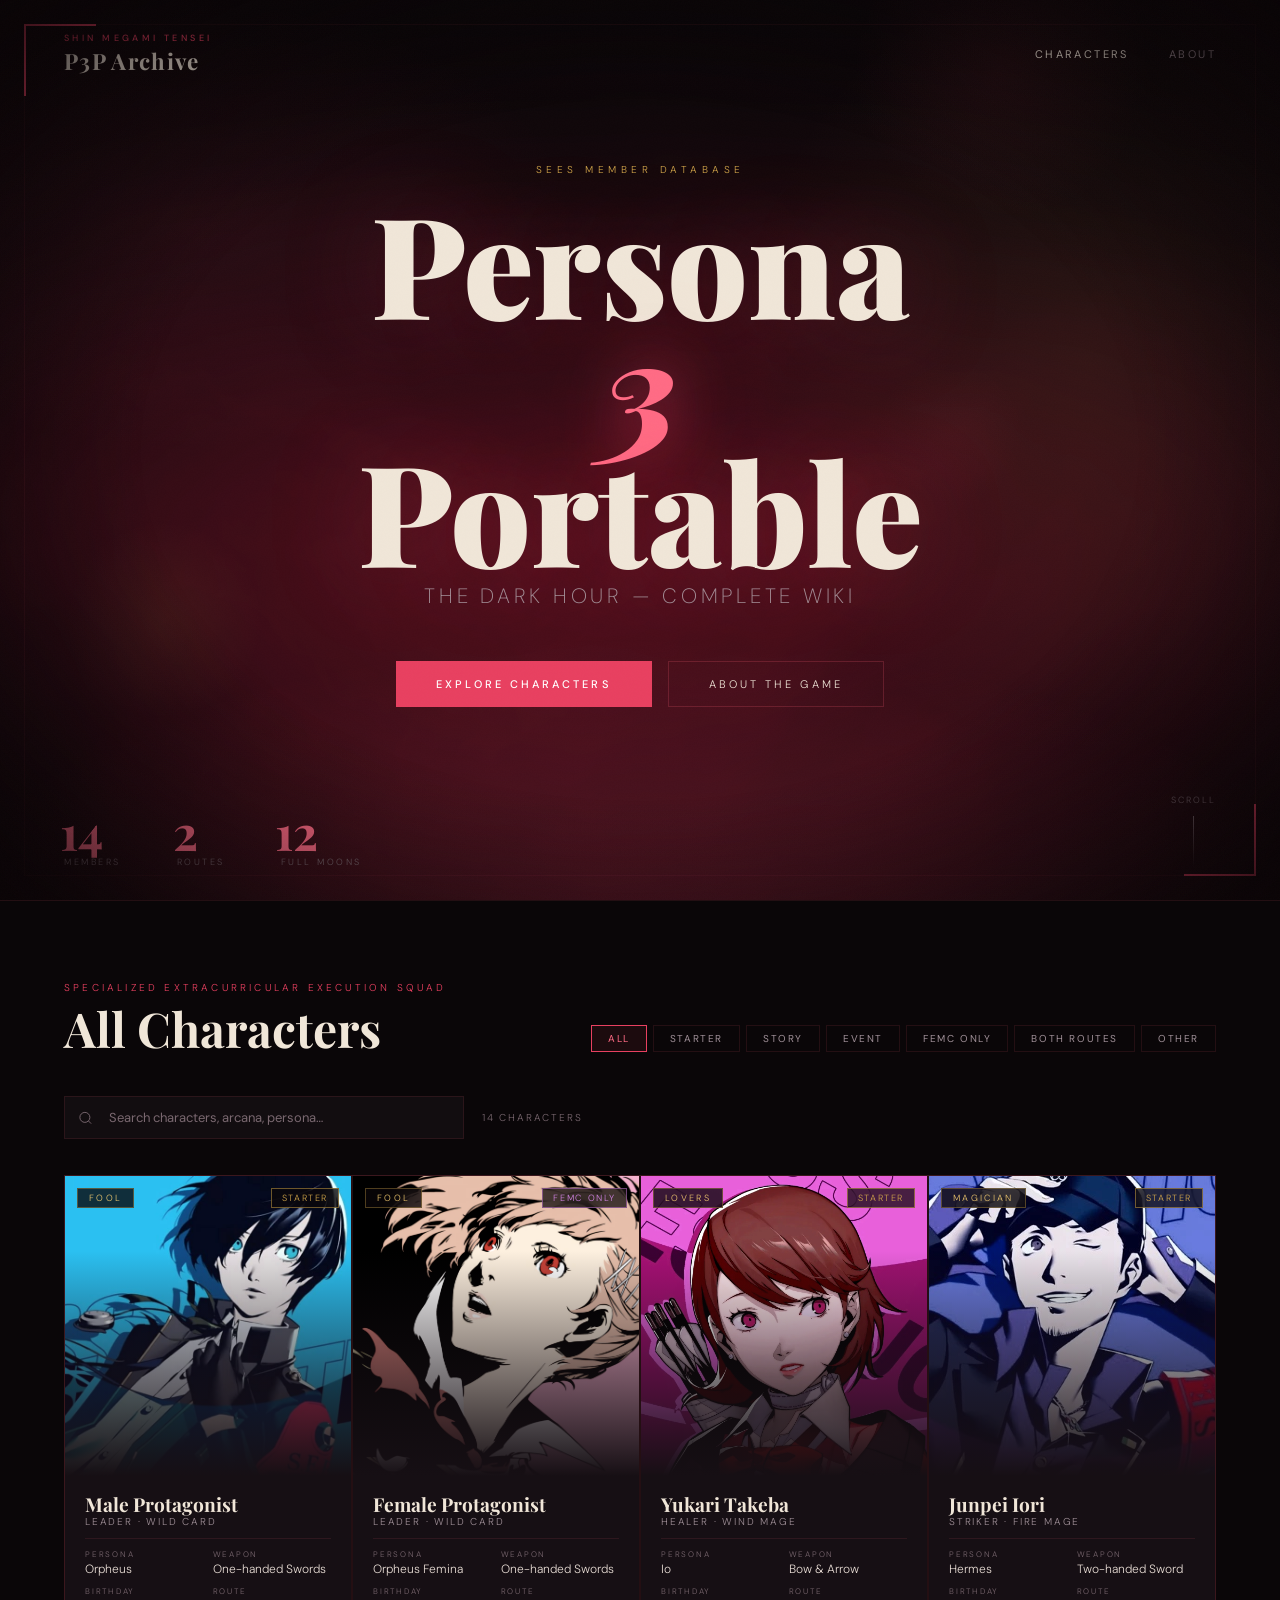
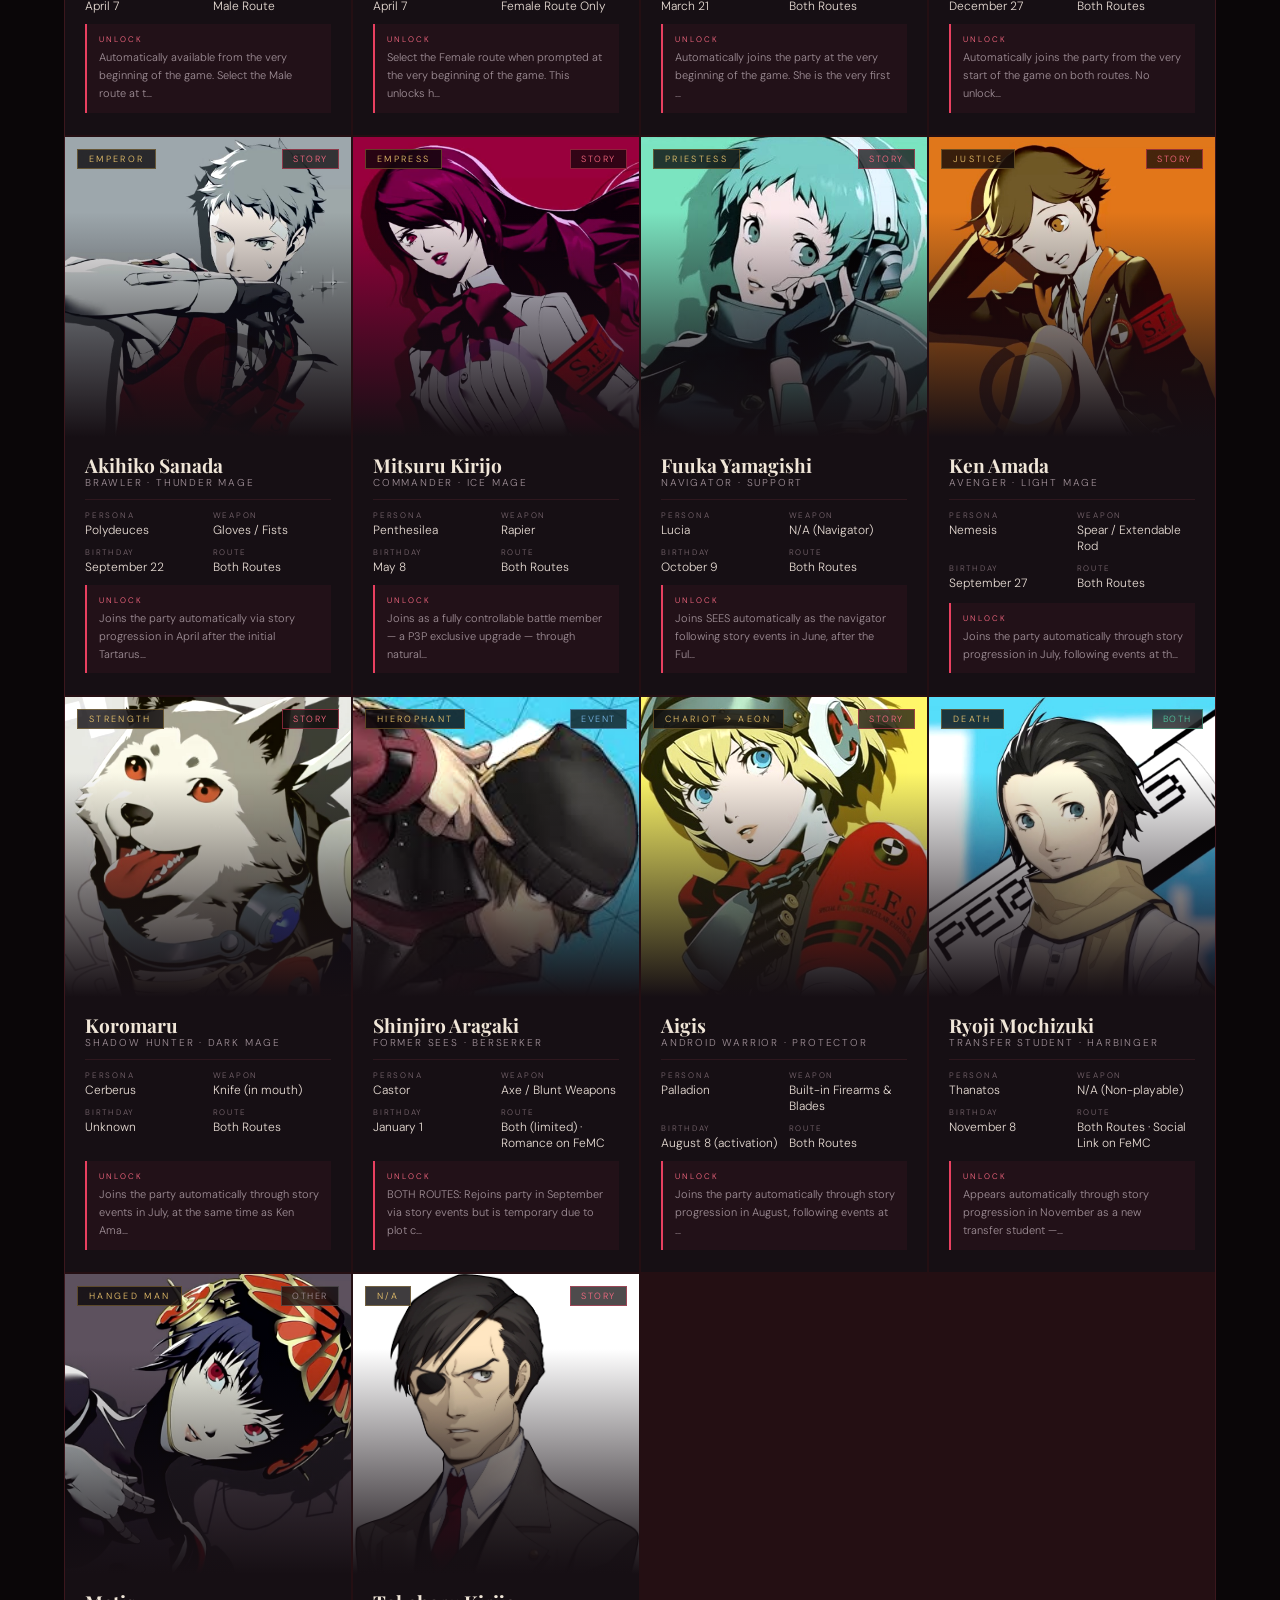
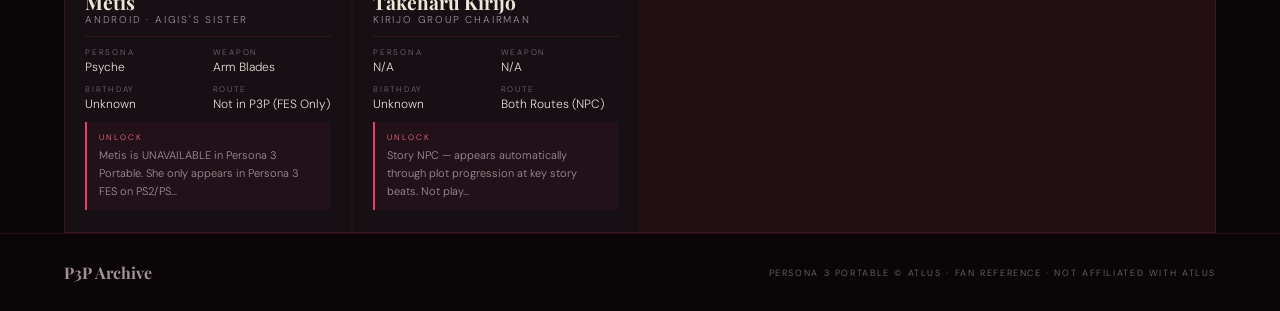
==== P3P-Wiki/index.html @ 615972b2 "Add optimization.js" ====
<!DOCTYPE html>
<html lang="en">
<head>
<meta charset="UTF-8">
<meta name="viewport" content="width=device-width, initial-scale=1.0">
<title>Persona 3 Portable — SEES Archive</title>
<link rel="preconnect" href="https://fonts.googleapis.com">
<link href="https://fonts.googleapis.com/css2?family=Playfair+Display:ital,wght@0,400;0,700;0,900;1,400;1,700&family=DM+Sans:wght@200;300;400;500&display=swap" rel="stylesheet">
<link rel="stylesheet" href="css/styles.css">
</head>
<body>

<!-- HERO -->
<section class="hero">
  <div class="hero-bg"></div>
  <canvas id="glsl-canvas"></canvas>
  <div class="hero-frame"></div>
  <div class="vignette-pulse"></div>
  <div class="orb orb1"></div>
  <div class="orb orb2"></div>
  <div class="orb orb3"></div>

  <nav class="hero-nav">
    <div class="logo">
      <span class="logo-sub">Shin Megami Tensei</span>
      <span class="logo-main">P3P Archive</span>
    </div>
    <div class="nav-links">
      <button class="nav-link active" onclick="showSec('chars',this)">Characters</button>
      <button class="nav-link" onclick="showSec('about',this)">About</button>
    </div>
  </nav>

  <div class="hero-center">
    <div class="eyebrow">SEES Member Database</div>
    <h1 class="hero-title" style="animation: glitch-flicker 3.2s steps(1) 0.5s both;">
      <span class="glitch-wrap" data-text="Persona">Persona</span><br>
      <em><span class="glitch-wrap" data-text="3">3</span></em><br>
      <span class="glitch-wrap" data-text="Portable">Portable</span>
    </h1>
    <p class="hero-sub">The Dark Hour — Complete Wiki</p>
    <div class="hero-cta">
      <button class="btn-primary" onclick="document.getElementById('chars-section').scrollIntoView({behavior:'smooth'})">Explore Characters</button>
      <button class="btn-ghost" onclick="showSec('about',document.querySelectorAll('.nav-link')[1])">About the Game</button>
    </div>
  </div>

  <div class="hero-bottom">
    <div class="hero-stats">
      <div class="hstat"><span class="hstat-n">0</span><span class="hstat-l">Members</span></div>
      <div class="hstat"><span class="hstat-n">0</span><span class="hstat-l">Routes</span></div>
      <div class="hstat"><span class="hstat-n">0</span><span class="hstat-l">Full Moons</span></div>
    </div>
    <div class="scroll-hint"><span>Scroll</span><div class="scroll-line"></div></div>
  </div>
</section>

<!-- MAIN -->
<main class="page-main" id="chars-section">

  <div class="chars-section visible" id="chars-content">
    <div class="sec-header">
      <div class="sec-title-group">
        <span class="sec-label">Specialized Extracurricular Execution Squad</span>
        <h2 class="sec-title">All Characters</h2>
      </div>
      <div class="filter-group">
        <button class="ftag on" onclick="setF('all',this)">All</button>
        <button class="ftag" onclick="setF('starter',this)">Starter</button>
        <button class="ftag" onclick="setF('story',this)">Story</button>
        <button class="ftag" onclick="setF('event',this)">Event</button>
        <button class="ftag" onclick="setF('fem',this)">FeMC Only</button>
        <button class="ftag" onclick="setF('both',this)">Both Routes</button>
        <button class="ftag" onclick="setF('optional',this)">Other</button>
      </div>
    </div>

    <div class="search-row">
      <div class="sw">
        <svg width="15" height="15" viewBox="0 0 24 24" fill="none" stroke="currentColor" stroke-width="1.5">
          <circle cx="11" cy="11" r="8"/><path d="m21 21-4.35-4.35"/>
        </svg>
        <input type="text" id="search" placeholder="Search characters, arcana, persona…" oninput="liveSearch(this.value)">
      </div>
      <span class="rcount" id="rcount">14 characters</span>
    </div>

    <div class="char-grid" id="grid"></div>
  </div>

  <div class="about-section" id="about-content">
    <div class="about-hero">
      <h2>The <em>Midnight Hour</em> Awaits</h2>
      <p>Persona 3 Portable is the definitive portable edition of one of the most beloved JRPGs ever made. Released for PlayStation Portable, it introduced an entirely new Female Protagonist route — giving players the chance to experience the Dark Hour through a fresh perspective with unique social links and story beats. The 2023 remaster brought this enhanced version to PC and modern consoles.</p>
    </div>
    <div class="about-cards">
      <div class="about-card"><div class="about-icon">🌑</div><h3>The Dark Hour</h3><p>A hidden 25th hour occurring each midnight, invisible to ordinary people who transform into coffins. Only Persona-users remain conscious, while the monsters called Shadows roam freely through this twisted reality.</p></div>
      <div class="about-card"><div class="about-icon">🗼</div><h3>Tartarus</h3><p>A massive tower manifesting every Dark Hour, formed from Gekkoukan High School itself. SEES must ascend through hundreds of procedurally generated floors, battling Shadows to uncover the mystery behind the Dark Hour.</p></div>
      <div class="about-card"><div class="about-icon">🌕</div><h3>Full Moon Operations</h3><p>Each month, a powerful Shadow boss manifests during the Full Moon. These high-stakes fixed story events advance the narrative — all twelve must be cleared to reach the true ending of the game.</p></div>
      <div class="about-card"><div class="about-icon">🎴</div><h3>Social Links</h3><p>The heart of Persona. Building bonds with characters representing Tarot Arcana strengthens your ability to create more powerful Personas through fusion. Maxing Social Links is crucial to unlocking the true ending.</p></div>
      <div class="about-card"><div class="about-icon">⚔️</div><h3>Persona System</h3><p>Characters awaken to Personas — manifestations of their inner selves — by pointing an Evoker at their head. The Wild Card protagonist can hold multiple Personas simultaneously, switching freely in battle.</p></div>
      <div class="about-card"><div class="about-icon">👤</div><h3>Two Routes</h3><p>P3P offers two protagonists. The Male route follows the original story. The Female route features unique Social Links, romance options with Shinjiro and Ryoji, and a different emotional tone throughout the journey.</p></div>
    </div>
  </div>
</main>

<footer>
  <span class="footer-logo">P3P Archive</span>
  <span class="footer-note">Persona 3 Portable © Atlus · Fan Reference · Not affiliated with Atlus</span>
</footer>

<!-- MODAL -->
<div class="modal-bd" id="modal" onclick="outsideClose(event)">
  <div class="modal" id="modal-box">
    <button class="modal-close" onclick="closeModal()">✕</button>
    <div class="modal-portrait-wrap">
      <img id="m-img" class="modal-img" src="" alt="" onerror="this.style.display='none';document.getElementById('m-ph').style.display='flex'">
      <div id="m-ph" class="modal-img-placeholder" style="display:none">?</div>
      <div class="modal-img-overlay"></div>
      <div class="modal-name-wrap">
        <div class="modal-mname" id="m-name"></div>
        <div class="modal-mrole" id="m-role"></div>
      </div>
    </div>
    <div class="modal-content">
      <div class="modal-grid">
        <div class="mi"><span class="mi-l">Arcana</span><span class="mi-v" id="m-arcana"></span></div>
        <div class="mi"><span class="mi-l">Persona</span><span class="mi-v" id="m-persona"></span></div>
        <div class="mi"><span class="mi-l">Birthday</span><span class="mi-v" id="m-bday"></span></div>
        <div class="mi"><span class="mi-l">Weapon</span><span class="mi-v" id="m-weapon"></span></div>
        <div class="mi"><span class="mi-l">Route</span><span class="mi-v" id="m-route"></span></div>
        <div class="mi"><span class="mi-l">Voice Actor</span><span class="mi-v" id="m-va"></span></div>
      </div>
      <div class="modal-hr"></div>
      <div><div class="modal-sl">Character Profile</div><p class="modal-desc" id="m-desc"></p></div>
      <div><div class="modal-sl">How to Unlock</div><div class="modal-unlock-box"><p id="m-unlock"></p></div></div>
      <div><div class="modal-sl">Notable Skills</div><div class="skills" id="m-skills"></div></div>
    </div>
  </div>
</div>

<!-- IDLE DARK HOUR -->
<div id="idle-overlay">
  <div id="idle-content">
    <div id="idle-eyebrow">— Dark Hour Initiating —</div>
    <div id="idle-clock">
      <svg viewBox="0 0 200 200" id="clock-svg">
        <circle cx="100" cy="100" r="90" fill="none" stroke="rgba(232,64,96,0.3)" stroke-width="1"/>
        <circle cx="100" cy="100" r="85" fill="none" stroke="rgba(232,64,96,0.1)" stroke-width="0.5"/>
        <g id="hour-marks"></g>
        <line id="hour-hand"   x1="100" y1="100" x2="100" y2="38" stroke="var(--cream)" stroke-width="2.5" stroke-linecap="round"/>
        <line id="minute-hand" x1="100" y1="100" x2="100" y2="22" stroke="var(--cream)" stroke-width="1.5" stroke-linecap="round"/>
        <line id="second-hand" x1="100" y1="100" x2="100" y2="18" stroke="var(--red2)"  stroke-width="1"   stroke-linecap="round"/>
        <circle cx="100" cy="100" r="4" fill="var(--red2)"/>
        <circle cx="100" cy="100" r="2" fill="var(--cream)"/>
      </svg>
    </div>
    <div id="idle-time">00:00:00</div>
    <div id="idle-message">The Dark Hour has begun.<br>All souls have returned to their coffins.</div>
    <button id="idle-dismiss">— Return —</button>
  </div>
</div>

<!-- CUSTOM CURSOR -->
<div id="cursor-dot"></div>
<div id="cursor-ring"></div>
<canvas id="cursor-trail-canvas"></canvas>

<!-- SCRIPTS -->
<script src="js/script.js"></script>
<script src="js/effects.js"></script>
<script src="js/optimizations.js"></script>

</body>
</html>
---- P3P-Wiki/css/styles.css ----
/* ═══════════════════════════════════════════
   P3P ARCHIVE — styles.css
   All styles unified and clean
═══════════════════════════════════════════ */

/* ── VARIABLES ── */
:root {
  --bg:      #0a0608;
  --surface: #120d10;
  --card-bg: #160f14;
  --border:  rgba(220,80,100,0.12);
  --border2: rgba(220,80,100,0.25);
  --red:     #e84060;
  --red2:    #ff6b85;
  --cream:   #f0e6d8;
  --gold:    #d4a84b;
  --gold2:   #f0c86e;
  --text:    #e8ddd5;
  --muted:   #7a6870;
  --muted2:  #a09098;
}

/* ── RESET ── */
* { margin:0; padding:0; box-sizing:border-box; }
html { scroll-behavior: smooth; }
body {
  background: var(--bg);
  color: var(--text);
  font-family: 'DM Sans', sans-serif;
  font-weight: 300;
  overflow-x: hidden;
}

/* ── GRAIN OVERLAY ── */
body::after {
  content: '';
  position: fixed; inset: 0;
  pointer-events: none; z-index: 9999;
  background-image: url("data:image/svg+xml,%3Csvg xmlns='http://www.w3.org/2000/svg' width='300' height='300'%3E%3Cfilter id='n'%3E%3CfeTurbulence type='fractalNoise' baseFrequency='0.75' numOctaves='4' stitchTiles='stitch'/%3E%3C/filter%3E%3Crect width='300' height='300' filter='url(%23n)' opacity='0.035'/%3E%3C/svg%3E");
  opacity: 0.45;
}

/* ── CUSTOM CURSOR ── */
* {
  cursor: url("data:image/svg+xml,%3Csvg xmlns='http://www.w3.org/2000/svg' width='20' height='20' viewBox='0 0 20 20'%3E%3Cpath d='M4 2 L4 16 L7.5 12.5 L10.5 18 L12 17.2 L9 11.5 L13.5 11.5 Z' fill='%23c0192c' stroke='%23300008' stroke-width='0.8'/%3E%3C/svg%3E") 4 2, auto !important;
}
#cursor-dot {
  position: fixed; width: 8px; height: 8px;
  background: var(--red2); border-radius: 50%;
  pointer-events: none; z-index: 99999;
  transform: translate(-50%, -50%);
  transition: transform 0.1s ease, background 0.3s ease, width 0.3s ease, height 0.3s ease;
  box-shadow: 0 0 8px var(--red2), 0 0 20px rgba(232,64,96,0.6);
  mix-blend-mode: screen;
}
#cursor-ring {
  position: fixed; width: 36px; height: 36px;
  border: 1px solid rgba(232,64,96,0.5); border-radius: 50%;
  pointer-events: none; z-index: 99998;
  transform: translate(-50%, -50%);
  transition: width 0.35s ease, height 0.35s ease, border-color 0.35s ease, opacity 0.35s ease;
}
#cursor-trail-canvas {
  position: fixed; inset: 0;
  pointer-events: none; z-index: 99997;
}
body.hovering #cursor-dot {
  width: 6px; height: 6px;
  background: var(--gold2);
  box-shadow: 0 0 12px var(--gold2), 0 0 28px rgba(212,168,75,0.7);
}
body.hovering #cursor-ring {
  width: 52px; height: 52px;
  border-color: rgba(212,168,75,0.6);
}
body.clicking #cursor-dot { width: 4px; height: 4px; }
body.clicking #cursor-ring { width: 64px; height: 64px; opacity: 0; }

/* ── HERO ── */
.hero {
  min-height: 100vh;
  display: grid; grid-template-rows: auto 1fr auto;
  position: relative; overflow: hidden;
}
.hero-bg {
  position: absolute; inset: 0;
  background:
    radial-gradient(ellipse 90% 60% at 50% 110%, rgba(232,64,96,0.22) 0%, transparent 65%),
    radial-gradient(ellipse 50% 80% at 85% 40%,  rgba(212,168,75,0.07) 0%, transparent 55%),
    radial-gradient(ellipse 60% 50% at 15% 25%,  rgba(232,64,96,0.08) 0%, transparent 50%);
  pointer-events: none;
}

/* GLSL canvas */
#glsl-canvas {
  position: absolute; inset: 0;
  width: 100%; height: 100%;
  pointer-events: none; z-index: 1;
  opacity: 0.72; mix-blend-mode: screen;
}

/* Hero frame corners */
.hero-frame {
  position: absolute; inset: 24px;
  border: 1px solid rgba(220,80,100,0.07);
  pointer-events: none;
}
.hero-frame::before, .hero-frame::after {
  content: ''; position: absolute;
  width: 70px; height: 70px;
  border-color: var(--red); border-style: solid;
}
.hero-frame::before { top:-1px; left:-1px; border-width:2px 0 0 2px; }
.hero-frame::after  { bottom:-1px; right:-1px; border-width:0 2px 2px 0; }

/* Vignette pulse */
.vignette-pulse {
  position: fixed; inset: 0;
  pointer-events: none; z-index: 9998;
  background: radial-gradient(
    ellipse at center,
    transparent 55%,
    rgba(10,4,6,0.45) 80%,
    rgba(10,4,6,0.85) 100%
  );
  animation: vignette-beat 3.8s ease-in-out infinite;
}
@keyframes vignette-beat {
  0%   { opacity: 0.6; }
  40%  { opacity: 1;   }
  55%  { opacity: 0.7; }
  70%  { opacity: 1;   }
  100% { opacity: 0.6; }
}

/* Orbs */
.orb { position:absolute; border-radius:50%; pointer-events:none; animation:pulse 6s ease-in-out infinite; }
.orb1 { width:300px;height:300px;top:-80px;right:10%;background:radial-gradient(circle,rgba(232,64,96,0.08),transparent 70%);animation-delay:0s; }
.orb2 { width:200px;height:200px;bottom:20%;left:5%;background:radial-gradient(circle,rgba(212,168,75,0.06),transparent 70%);animation-delay:2s; }
.orb3 { width:150px;height:150px;top:40%;right:20%;background:radial-gradient(circle,rgba(232,64,96,0.05),transparent 70%);animation-delay:4s; }
@keyframes pulse { 0%,100%{transform:scale(1);opacity:0.6;} 50%{transform:scale(1.15);opacity:1;} }

/* Nav */
.hero-nav {
  position:relative; z-index:10; padding:32px 64px;
  display:flex; align-items:center; justify-content:space-between;
  animation:fadeIn 1s ease both;
}
.logo { display:flex; flex-direction:column; gap:2px; }
.logo-sub  { font-size:9px;letter-spacing:0.38em;text-transform:uppercase;color:var(--red);font-weight:500; }
.logo-main { font-family:'Playfair Display',serif;font-size:1.4rem;font-weight:700;color:var(--cream);letter-spacing:0.06em; }
.nav-links { display:flex; gap:40px; }
.nav-link {
  font-size:11px; letter-spacing:0.22em; text-transform:uppercase;
  color:var(--muted2); background:none; border:none;
  font-family:'DM Sans',sans-serif; padding:0; transition:color 0.25s;
}
.nav-link:hover, .nav-link.active { color:var(--cream); }

/* Hero center */
.hero-center {
  position:relative; z-index:5;
  display:flex; flex-direction:column; align-items:center; justify-content:center;
  text-align:center; padding:40px 24px;
  animation:heroIn 1.2s cubic-bezier(0.16,1,0.3,1) 0.2s both;
}
.eyebrow {
  font-size:10px; letter-spacing:0.45em; text-transform:uppercase;
  color:var(--gold); margin-bottom:24px;
  display:flex; align-items:center; gap:20px;
}
.eyebrow::before, .eyebrow::after {
  content:''; flex:1; max-width:100px; height:1px;
  background:linear-gradient(to right,transparent,var(--gold),transparent); opacity:0.5;
}
.hero-title {
  font-family:'Playfair Display',serif;
  font-size:clamp(3.8rem,11vw,10rem); font-weight:900; line-height:0.88;
  color:var(--cream);
  text-shadow:0 0 100px rgba(232,64,96,0.28),0 0 200px rgba(232,64,96,0.1);
  margin-bottom:10px;
}
.hero-title em {
  font-style:italic; color:var(--red2);
  text-shadow:0 0 60px rgba(232,64,96,0.7),0 0 120px rgba(232,64,96,0.3);
}
.hero-sub {
  font-size:clamp(0.85rem,1.8vw,1.3rem); font-weight:200;
  color:var(--muted2); letter-spacing:0.18em; text-transform:uppercase; margin-bottom:52px;
}
.hero-cta { display:flex; gap:16px; flex-wrap:wrap; justify-content:center; }
.btn-primary {
  padding:15px 40px; background:var(--red); color:#fff;
  font-size:11px; letter-spacing:0.28em; text-transform:uppercase;
  border:none; font-family:'DM Sans',sans-serif; transition:all 0.3s; font-weight:500;
  position:relative; overflow:hidden;
}
.btn-primary::before {
  content:''; position:absolute; inset:0;
  background:linear-gradient(135deg,rgba(255,255,255,0.15),transparent);
  opacity:0; transition:opacity 0.3s;
}
.btn-primary:hover { background:var(--red2); transform:translateY(-3px); box-shadow:0 12px 40px rgba(232,64,96,0.45); }
.btn-primary:hover::before { opacity:1; }
.btn-ghost {
  padding:15px 40px; background:transparent; color:var(--cream);
  font-size:11px; letter-spacing:0.28em; text-transform:uppercase;
  border:1px solid var(--border2); font-family:'DM Sans',sans-serif; transition:all 0.3s; font-weight:300;
}
.btn-ghost:hover { border-color:rgba(240,230,216,0.5); background:rgba(240,230,216,0.04); transform:translateY(-2px); }

/* Hero bottom */
.hero-bottom {
  position:relative; z-index:5; padding:32px 64px;
  display:flex; align-items:flex-end; justify-content:space-between;
  animation:fadeIn 1.4s ease 0.4s both;
}
.hero-stats { display:flex; gap:56px; }
.hstat { display:flex; flex-direction:column; gap:4px; }
.hstat-n {
  font-family:'Playfair Display',serif; font-size:2.6rem;
  font-weight:700; color:var(--red2); line-height:1;
  display:inline-block; transition:transform 0.1s ease;
}
.hstat-n.bump { transform:scale(1.15); }
.hstat-l { font-size:9px; letter-spacing:0.28em; text-transform:uppercase; color:var(--muted); }
.scroll-hint {
  font-size:9px; letter-spacing:0.22em; text-transform:uppercase;
  color:var(--muted); display:flex; flex-direction:column; align-items:center; gap:10px;
}
.scroll-line { width:1px; height:52px; background:linear-gradient(to bottom,var(--muted),transparent); }

/* ── MAIN ── */
.page-main { position:relative; z-index:5; }
.chars-section, .about-section { display:none; }
.chars-section.visible, .about-section.visible { display:block; }

/* Section header */
.sec-header {
  padding:80px 64px 44px;
  display:flex; align-items:flex-end; justify-content:space-between; gap:24px;
  border-top:1px solid var(--border);
}
.sec-title-group { display:flex; flex-direction:column; gap:10px; }
.sec-label { font-size:10px; letter-spacing:0.32em; text-transform:uppercase; color:var(--red); }
.sec-title {
  font-family:'Playfair Display',serif;
  font-size:clamp(2rem,4vw,3rem); font-weight:700; color:var(--cream); line-height:1;
}

/* Filters */
.filter-group { display:flex; gap:6px; flex-wrap:wrap; }
.ftag {
  padding:6px 16px; font-size:10px; letter-spacing:0.16em; text-transform:uppercase;
  background:transparent; border:1px solid var(--border); color:var(--muted2);
  font-family:'DM Sans',sans-serif; transition:all 0.22s;
}
.ftag:hover { border-color:var(--red2); color:var(--cream); }
.ftag.on { border-color:var(--red); color:var(--red2); background:rgba(232,64,96,0.08); }

/* Search */
.search-row { padding:0 64px 36px; display:flex; align-items:center; gap:18px; }
.sw { position:relative; max-width:400px; flex:1; }
.sw svg { position:absolute; left:14px; top:50%; transform:translateY(-50%); color:var(--muted); pointer-events:none; }
#search {
  width:100%; padding:12px 14px 12px 44px;
  background:var(--surface); border:1px solid var(--border);
  color:var(--text); font-family:'DM Sans',sans-serif; font-size:13px;
  outline:none; transition:border-color 0.25s;
}
#search::placeholder { color:var(--muted); }
#search:focus { border-color:var(--red2); }
.rcount { font-size:10px; letter-spacing:0.18em; text-transform:uppercase; color:var(--muted); }

/* ── GRID ── */
.char-grid {
  display:grid; grid-template-columns:repeat(auto-fill,minmax(270px,1fr));
  gap:2px; margin:0 64px;
  background:var(--border); border:1px solid var(--border);
}

/* ── CARD ── */
.char-card {
  background:var(--card-bg); position:relative; overflow:hidden;
  transition:background 0.25s, transform 0.35s cubic-bezier(0.16,1,0.3,1);
  animation:cardIn 0.5s ease both; display:flex; flex-direction:column;
}
.char-card:hover { background:var(--surface); z-index:2; transform:scale(1.025); }
.char-card.hidden { display:none; }

.card-portrait {
  width:100%; aspect-ratio:3/4; max-height:300px;
  position:relative; overflow:hidden;
  background:linear-gradient(160deg,#1e1018,#0e0810);
}
.portrait-img {
  width:100%; height:100%; object-fit:cover; object-position:top center;
  transition:transform 0.55s cubic-bezier(0.16,1,0.3,1), filter 0.35s;
  filter:saturate(0.8) contrast(1.08);
}
.char-card:hover .portrait-img { transform:scale(1.08); filter:saturate(1.1) contrast(1.12); }
.portrait-overlay {
  position:absolute; inset:0;
  background:linear-gradient(to bottom,transparent 25%,rgba(22,15,20,0.55) 65%,var(--card-bg) 100%);
  transition:opacity 0.3s;
}
.char-card:hover .portrait-overlay { opacity:0.8; }
.portrait-placeholder {
  width:100%; height:100%; display:flex; align-items:center; justify-content:center;
  font-family:'Playfair Display',serif; font-size:4rem; font-weight:900;
  color:rgba(232,64,96,0.15); background:linear-gradient(160deg,#1e1018,#0e0810);
  position:absolute; inset:0;
}

.p-arcana {
  position:absolute; top:12px; left:12px; padding:3px 11px;
  background:rgba(10,6,8,0.78); backdrop-filter:blur(10px);
  border:1px solid rgba(212,168,75,0.35);
  font-size:9px; letter-spacing:0.26em; text-transform:uppercase; color:var(--gold2);
}
.p-route {
  position:absolute; top:12px; right:12px; padding:3px 10px;
  border:1px solid; font-size:9px; letter-spacing:0.18em; text-transform:uppercase;
  background:rgba(10,6,8,0.72); backdrop-filter:blur(8px);
}
.rt-starter  { border-color:rgba(212,168,75,0.5); color:var(--gold); }
.rt-story    { border-color:rgba(232,64,96,0.5);  color:var(--red2); }
.rt-event    { border-color:rgba(100,180,240,0.5);color:#7ab8e8; }
.rt-fem      { border-color:rgba(200,120,220,0.5);color:#d484e8; }
.rt-both     { border-color:rgba(80,200,160,0.5); color:#50c8a0; }
.rt-optional { border-color:rgba(140,140,140,0.35);color:var(--muted2); }

.card-body { padding:18px 20px 22px; flex:1; display:flex; flex-direction:column; gap:10px; }
.card-name { font-family:'Playfair Display',serif; font-size:1.2rem; font-weight:700; color:var(--cream); line-height:1.1; }
.card-role { font-size:10px; letter-spacing:0.18em; text-transform:uppercase; color:var(--muted2); }
.card-hr   { height:1px; background:var(--border); }
.card-meta { display:grid; grid-template-columns:1fr 1fr; gap:9px; }
.meta-i    { display:flex; flex-direction:column; gap:2px; }
.meta-l    { font-size:8px; letter-spacing:0.22em; text-transform:uppercase; color:var(--muted); }
.meta-v    { font-size:12px; color:var(--text); }
.card-unlock {
  background:rgba(232,64,96,0.055); border-left:2px solid var(--red);
  padding:10px 12px; margin-top:auto;
}
.ul-tag  { font-size:8px; letter-spacing:0.28em; text-transform:uppercase; color:var(--red2); margin-bottom:4px; }
.ul-text { font-size:11px; line-height:1.65; color:var(--muted2); }
.card-glow {
  position:absolute; bottom:0; left:0; right:0; height:2px;
  background:linear-gradient(90deg,transparent,var(--red),transparent);
  opacity:0; transition:opacity 0.35s;
}
.char-card:hover .card-glow { opacity:1; }

/* Search highlight */
.highlight {
  color:var(--red2); background:rgba(232,64,96,0.15);
  border-radius:2px; padding:0 1px; font-weight:500;
}

/* ── MODAL ── */
.modal-bd {
  position:fixed; inset:0; z-index:200;
  background:rgba(10,6,8,0.93); backdrop-filter:blur(14px);
  display:flex; align-items:center; justify-content:center; padding:24px;
  opacity:0; pointer-events:none; transition:opacity 0.35s;
}
.modal-bd.open { opacity:1; pointer-events:all; }
.modal {
  width:100%; max-width:840px; max-height:90vh; overflow-y:auto;
  background:var(--surface); border:1px solid var(--border2);
  position:relative;
  transform:translateY(28px) scale(0.97);
  transition:transform 0.38s cubic-bezier(0.16,1,0.3,1);
  display:grid; grid-template-columns:300px 1fr;
}
.modal-bd.open .modal { transform:translateY(0) scale(1); }
.modal-portrait-wrap { position:relative; overflow:hidden; background:var(--card-bg); min-height:420px; }
.modal-img { width:100%; height:100%; object-fit:cover; object-position:top center; filter:saturate(0.88) contrast(1.06); }
.modal-img-overlay { position:absolute; inset:0; background:linear-gradient(135deg,rgba(10,6,8,0.15),rgba(10,6,8,0.65)); }
.modal-img-placeholder {
  width:100%; height:100%; min-height:420px;
  display:flex; align-items:center; justify-content:center;
  font-family:'Playfair Display',serif; font-size:6rem; font-weight:900;
  color:rgba(232,64,96,0.12);
}
.modal-name-wrap {
  position:absolute; bottom:0; left:0; right:0; padding:24px 28px;
  background:linear-gradient(to top,rgba(10,6,8,0.95),transparent);
}
.modal-mname {
  font-family:'Playfair Display',serif; font-size:1.8rem; font-weight:700;
  color:var(--cream); line-height:1.1; text-shadow:0 2px 12px rgba(0,0,0,0.9);
}
.modal-mrole {
  font-size:10px; letter-spacing:0.22em; text-transform:uppercase;
  color:var(--red2); margin-top:5px; text-shadow:0 1px 8px rgba(0,0,0,0.8);
}
.modal-close {
  position:absolute; top:14px; right:14px; z-index:5;
  width:34px; height:34px; background:rgba(10,6,8,0.82);
  border:1px solid var(--border2); color:var(--muted2);
  font-size:15px; display:flex; align-items:center; justify-content:center;
  transition:all 0.22s; backdrop-filter:blur(6px);
}
.modal-close:hover { border-color:var(--red); color:var(--red2); }
.modal-content { padding:32px; display:flex; flex-direction:column; gap:22px; overflow-y:auto; }
.modal-grid { display:grid; grid-template-columns:1fr 1fr; gap:14px 28px; }
.mi { display:flex; flex-direction:column; gap:4px; }
.mi-l { font-size:9px; letter-spacing:0.26em; text-transform:uppercase; color:var(--muted); }
.mi-v { font-size:14px; color:var(--text); }
.modal-hr { height:1px; background:var(--border); }
.modal-sl { font-size:9px; letter-spacing:0.3em; text-transform:uppercase; color:var(--red2); margin-bottom:10px; }
.modal-desc { font-size:13px; line-height:1.88; color:var(--muted2); }
.modal-unlock-box {
  background:var(--card-bg); border:1px solid var(--border);
  border-left:3px solid var(--red); padding:16px 18px;
}
.modal-unlock-box p { font-size:13px; line-height:1.8; color:var(--text); }
.skills { display:flex; flex-wrap:wrap; gap:6px; margin-top:6px; }
.skill {
  padding:4px 13px; font-size:10px; letter-spacing:0.1em;
  border:1px solid var(--border2); color:var(--muted2); transition:all 0.2s;
}
.skill:hover { border-color:var(--red2); color:var(--cream); }

/* ── ABOUT ── */
.about-section { padding:80px 64px; }
.about-hero { max-width:720px; margin-bottom:64px; }
.about-hero h2 {
  font-family:'Playfair Display',serif;
  font-size:clamp(2rem,4vw,3.4rem); font-weight:700; color:var(--cream); line-height:1.1; margin-bottom:20px;
}
.about-hero h2 em { font-style:italic; color:var(--red2); }
.about-hero p { font-size:15px; line-height:1.9; color:var(--muted2); }
.about-cards {
  display:grid; grid-template-columns:repeat(auto-fill,minmax(280px,1fr));
  gap:2px; border:1px solid var(--border); background:var(--border);
}
.about-card {
  background:var(--card-bg); padding:32px;
  border-top:2px solid transparent; transition:border-color 0.3s, background 0.25s;
}
.about-card:hover { border-top-color:var(--red); background:var(--surface); }
.about-icon { font-size:1.8rem; margin-bottom:18px; }
.about-card h3 { font-family:'Playfair Display',serif; font-size:1.15rem; font-weight:700; color:var(--cream); margin-bottom:10px; }
.about-card p  { font-size:13px; line-height:1.82; color:var(--muted2); }

/* ── FOOTER ── */
footer {
  border-top:1px solid var(--border); padding:28px 64px;
  display:flex; align-items:center; justify-content:space-between;
}
.footer-logo { font-family:'Playfair Display',serif; font-size:1rem; font-weight:700; color:var(--muted2); }
.footer-note { font-size:9px; letter-spacing:0.18em; text-transform:uppercase; color:var(--muted); }

/* ── GLITCH ── */
.glitch-wrap { position:relative; display:inline-block; }
.glitch-wrap::before, .glitch-wrap::after {
  content:attr(data-text); position:absolute; top:0; left:0;
  width:100%; height:100%;
  font-family:'Playfair Display',serif; font-size:inherit; font-weight:900; line-height:inherit;
  pointer-events:none; opacity:0;
}
.glitch-wrap::before {
  color:var(--red2); text-shadow:-3px 0 var(--red2);
  clip-path:polygon(0 15%,100% 15%,100% 38%,0 38%);
  animation:glitch-top 3.2s steps(1) 0.5s both;
}
.glitch-wrap::after {
  color:var(--gold); text-shadow:3px 0 var(--gold);
  clip-path:polygon(0 58%,100% 58%,100% 80%,0 80%);
  animation:glitch-bot 3.2s steps(1) 0.5s both;
}
@keyframes glitch-top {
  0%  { opacity:0; transform:translate(0,0); }
  5%  { opacity:1; transform:translate(-6px,-2px); }
  7%  { opacity:1; transform:translate(5px,1px); }
  9%  { opacity:0; }
  14% { opacity:1; transform:translate(-4px,3px); }
  16% { opacity:0; }
  21% { opacity:1; transform:translate(8px,-1px); clip-path:polygon(0 10%,100% 10%,100% 32%,0 32%); }
  23% { opacity:0; }
  28% { opacity:1; transform:translate(-2px,2px); }
  30% { opacity:0; }
  100%{ opacity:0; }
}
@keyframes glitch-bot {
  0%  { opacity:0; transform:translate(0,0); }
  6%  { opacity:1; transform:translate(7px,2px); }
  8%  { opacity:1; transform:translate(-5px,-1px); }
  10% { opacity:0; }
  15% { opacity:1; transform:translate(4px,-2px); }
  17% { opacity:0; }
  22% { opacity:1; transform:translate(-7px,1px); clip-path:polygon(0 55%,100% 55%,100% 78%,0 78%); }
  24% { opacity:0; }
  29% { opacity:1; transform:translate(3px,-1px); }
  31% { opacity:0; }
  100%{ opacity:0; }
}
@keyframes glitch-flicker {
  0%,100% { opacity:1; }
  7%  { opacity:0.85; transform:skewX(-1deg); }
  8%  { opacity:1; transform:skewX(0); }
  20% { opacity:0.9; transform:skewX(0.5deg); }
  21% { opacity:1; transform:skewX(0); }
}

/* ── IDLE OVERLAY ── */
#idle-overlay {
  position:fixed; inset:0; z-index:100000;
  background:rgba(4,2,4,0.97);
  display:flex; align-items:center; justify-content:center;
  opacity:0; pointer-events:none; transition:opacity 1.8s ease;
  backdrop-filter:blur(8px);
}
#idle-overlay.active { opacity:1; pointer-events:all; }
#idle-overlay::before {
  content:''; position:absolute; inset:0;
  background:radial-gradient(ellipse at center,transparent 30%,rgba(232,64,96,0.04) 60%,rgba(4,2,4,0.6) 100%);
  pointer-events:none; animation:idleVignette 6s ease-in-out infinite;
}
@keyframes idleVignette { 0%,100%{opacity:0.8;} 50%{opacity:1;} }
#idle-content {
  display:flex; flex-direction:column; align-items:center;
  gap:28px; text-align:center;
  animation:idleIn 2s ease both;
}
@keyframes idleIn { from{opacity:0;transform:translateY(24px);}to{opacity:1;transform:translateY(0);} }
#idle-eyebrow {
  font-size:10px; letter-spacing:0.45em; text-transform:uppercase; color:var(--red);
  animation:flicker 4s ease-in-out infinite;
}
@keyframes flicker {
  0%,100%{opacity:1;} 45%{opacity:1;} 47%{opacity:0.2;} 49%{opacity:1;} 72%{opacity:1;} 74%{opacity:0.3;} 76%{opacity:1;}
}
#idle-clock { width:200px; height:200px; filter:drop-shadow(0 0 24px rgba(232,64,96,0.4)); }
#clock-svg  { width:100%; height:100%; }
#idle-time  {
  font-family:'Playfair Display',serif; font-size:3.5rem; font-weight:700;
  color:var(--cream); letter-spacing:0.08em;
  text-shadow:0 0 40px rgba(232,64,96,0.5); font-variant-numeric:tabular-nums;
}
#idle-message { font-size:14px; line-height:1.9; color:var(--muted2); letter-spacing:0.06em; max-width:360px; }
#idle-dismiss {
  padding:12px 40px; background:transparent; border:1px solid var(--border2);
  color:var(--cream); font-size:11px; letter-spacing:0.3em; text-transform:uppercase;
  font-family:'DM Sans',sans-serif; transition:all 0.3s; margin-top:8px;
}
#idle-dismiss:hover { border-color:var(--red2); color:var(--red2); box-shadow:0 0 20px rgba(232,64,96,0.2); }

/* ── ANIMATIONS ── */
@keyframes fadeIn  { from{opacity:0} to{opacity:1} }
@keyframes heroIn  { from{opacity:0;transform:translateY(32px)} to{opacity:1;transform:translateY(0)} }
@keyframes cardIn  { from{opacity:0;transform:translateY(20px)} to{opacity:1;transform:translateY(0)} }

/* ── SCROLLBAR ── */
::-webkit-scrollbar { width:4px; }
::-webkit-scrollbar-track { background:var(--bg); }
::-webkit-scrollbar-thumb { background:rgba(232,64,96,0.3); }
::-webkit-scrollbar-thumb:hover { background:var(--red); }

/* ── RESPONSIVE ── */
@media(max-width:900px) {
  .hero-nav,.hero-bottom,.sec-header,.search-row,.about-section,footer { padding-left:20px; padding-right:20px; }
  .hero-stats { display:none; }
  .char-grid  { margin:0 20px; }
  .modal { grid-template-columns:1fr; }
  .modal-portrait-wrap { min-height:260px; max-height:280px; }
  .sec-header { flex-direction:column; align-items:flex-start; padding-top:48px; }
  .hero-title { font-size:clamp(3rem,14vw,6rem); }
}
@media(max-width:600px) {
  .modal-grid { grid-template-columns:1fr; }
  .modal-content { padding:20px; }
  .char-grid { grid-template-columns:1fr 1fr; margin:0 12px; }
  .hero-cta  { flex-direction:column; align-items:center; }
}
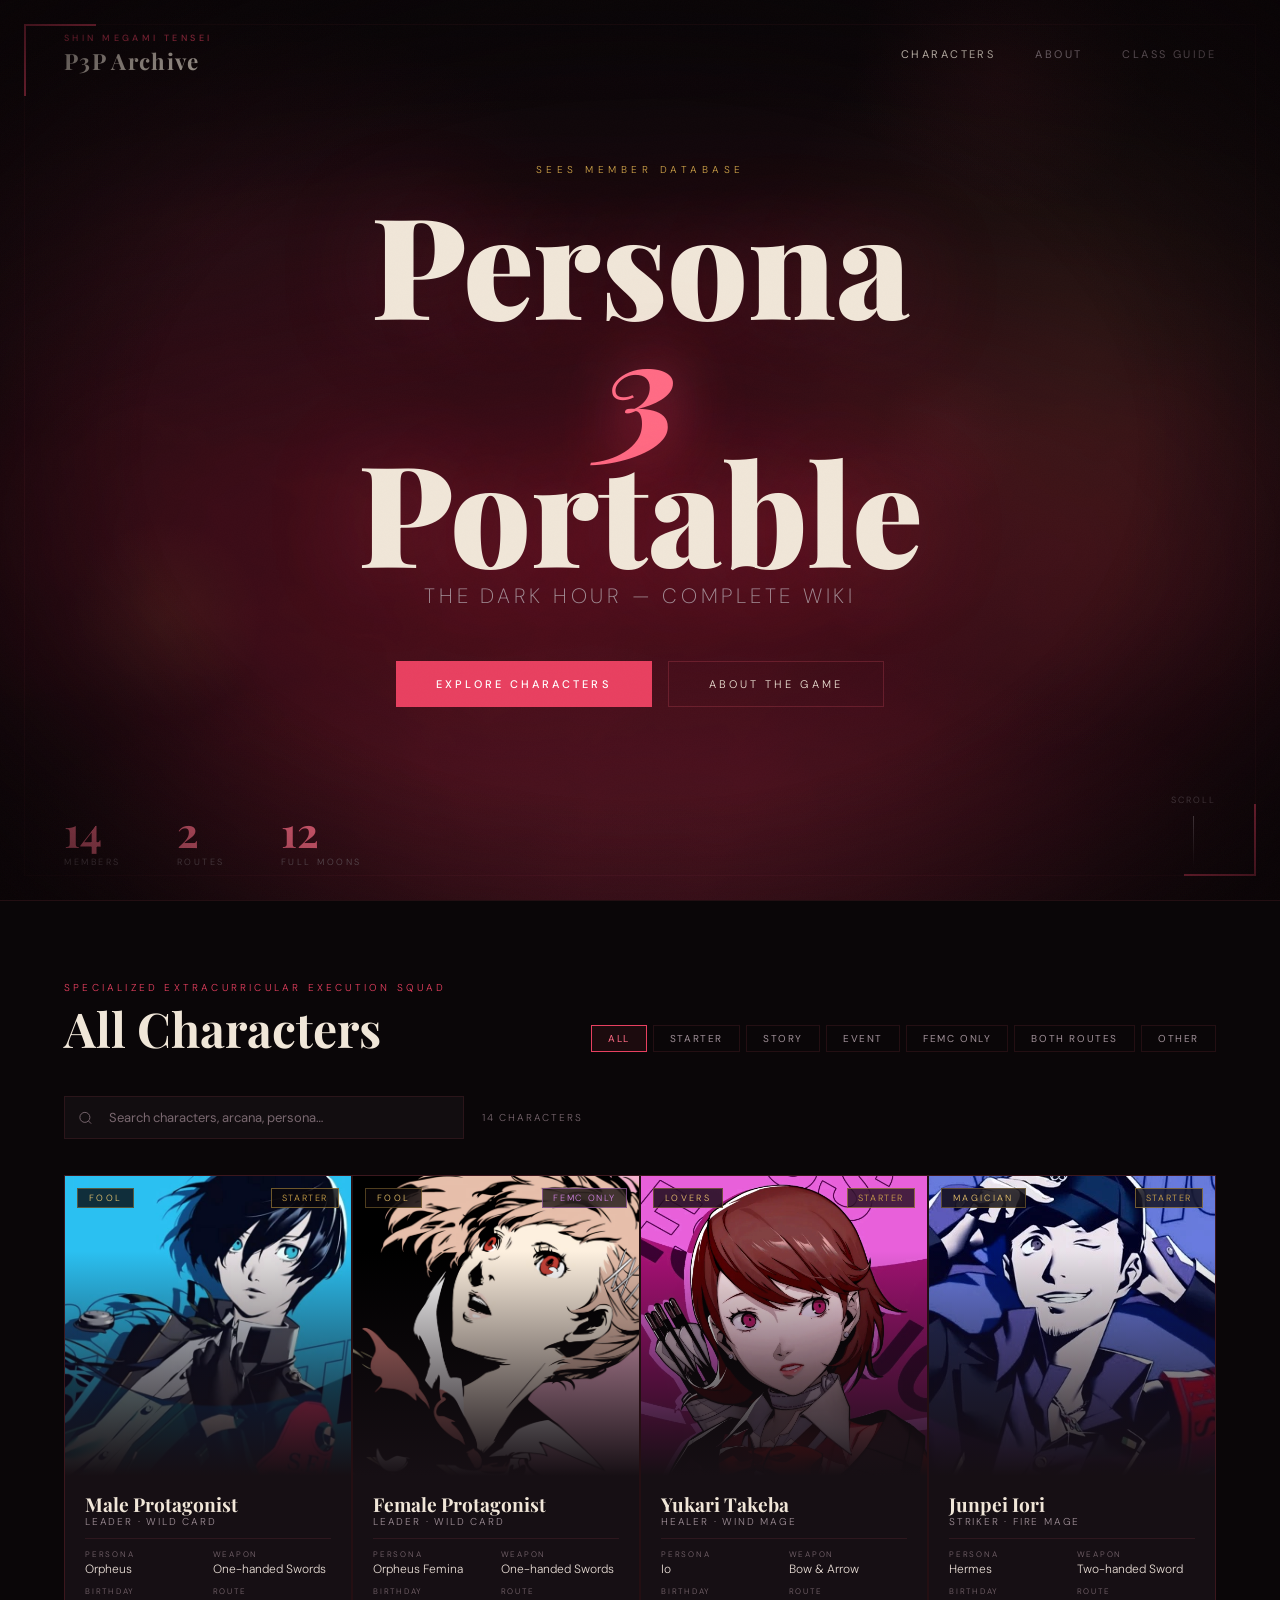
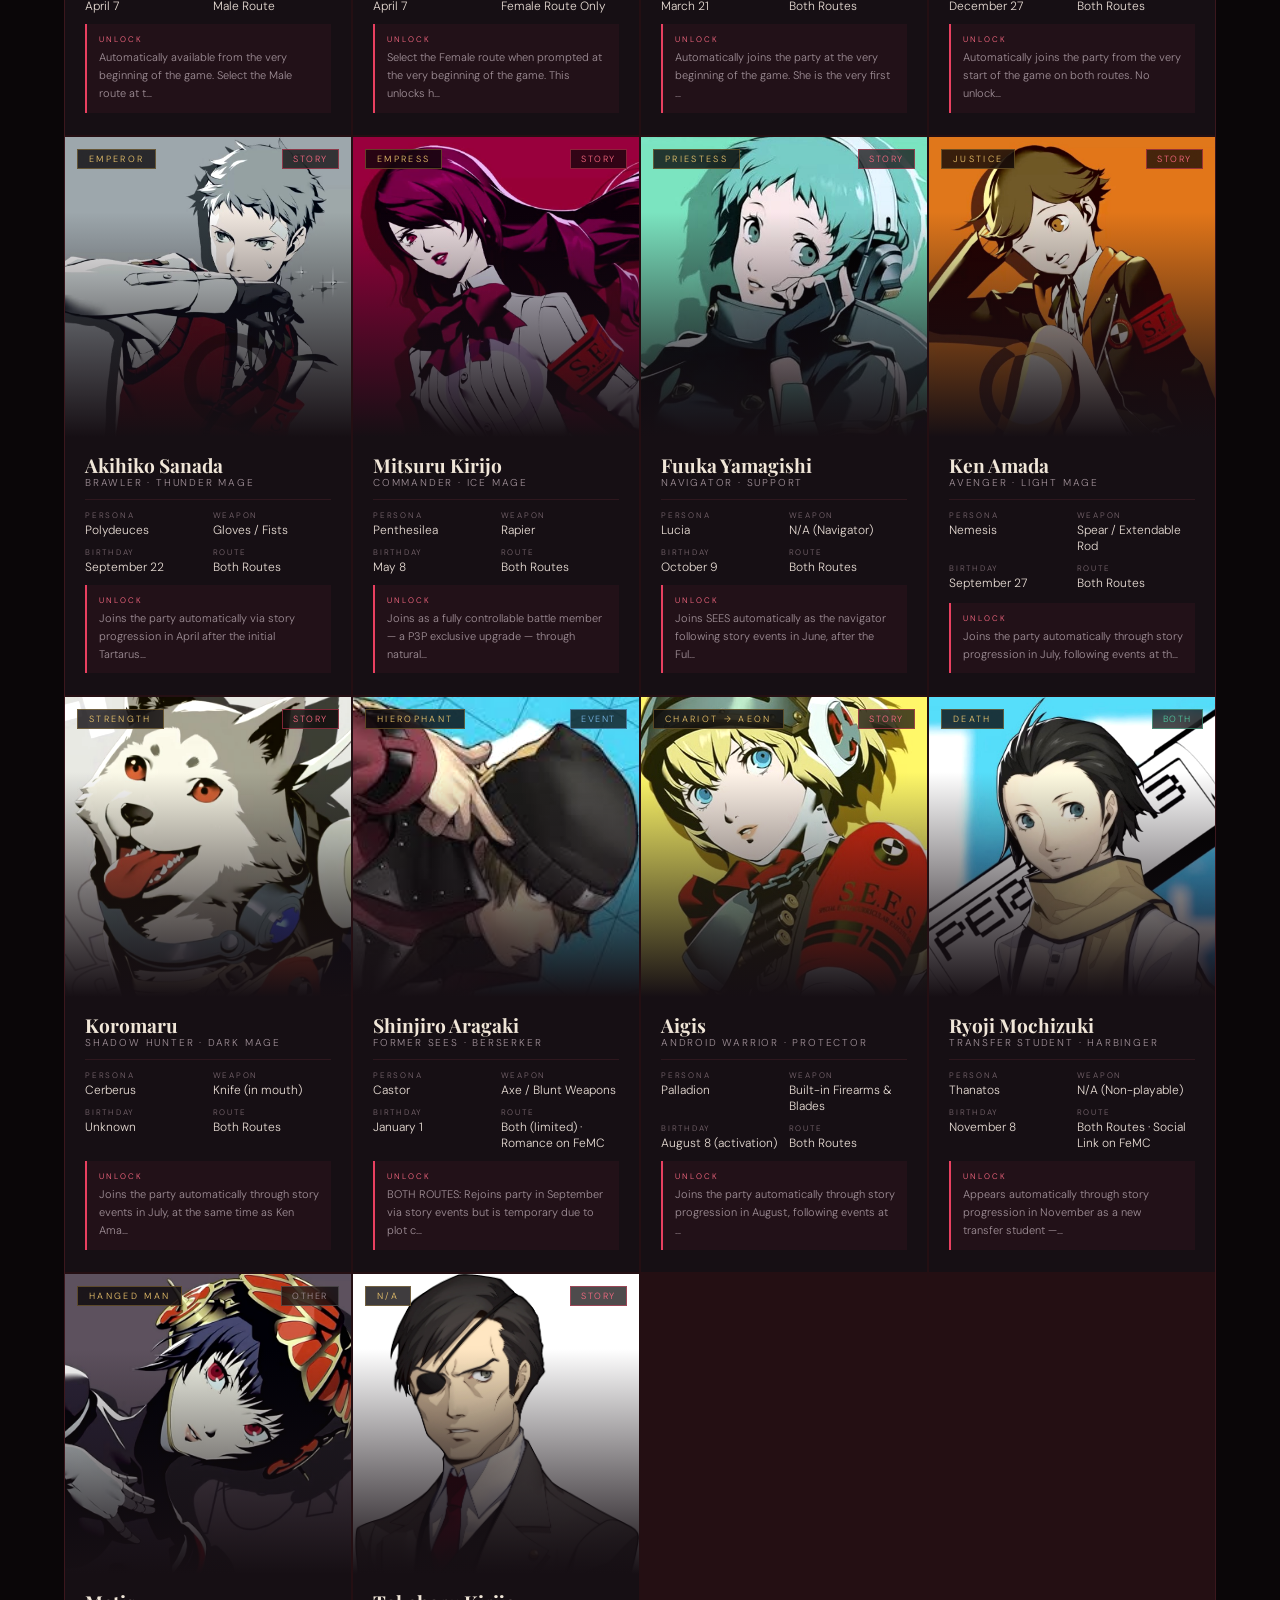
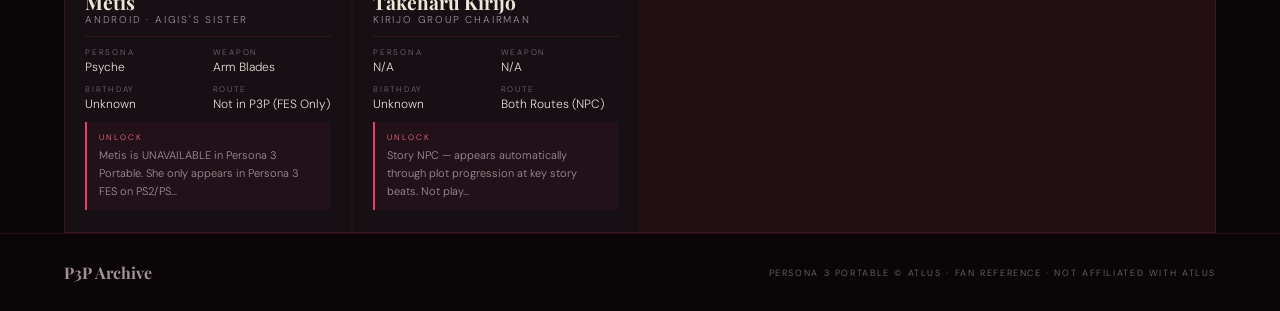
==== commit c67ff536: "add class guide" ====
--- a/P3P-Wiki/index.html
+++ b/P3P-Wiki/index.html
@@ -28,6 +28,7 @@
     <div class="nav-links">
       <button class="nav-link active" onclick="showSec('chars',this)">Characters</button>
       <button class="nav-link" onclick="showSec('about',this)">About</button>
+      <button class="nav-link" onclick="showSec('classes',this)">Class Guide</button>
     </div>
   </nav>
 
@@ -102,6 +103,49 @@
       <div class="about-card"><div class="about-icon">👤</div><h3>Two Routes</h3><p>P3P offers two protagonists. The Male route follows the original story. The Female route features unique Social Links, romance options with Shinjiro and Ryoji, and a different emotional tone throughout the journey.</p></div>
     </div>
   </div>
+  <!-- CLASS GUIDE SECTION -->
+  <div class="class-section" id="classes-content">
+    <div class="sec-header">
+      <div class="sec-title-group">
+        <span class="sec-label">Gekkoukan High School — Academic Calendar</span>
+        <h2 class="sec-title">Class &amp; Exam Guide</h2>
+      </div>
+      <div class="class-legend">
+        <span class="leg-item leg-exam">Exam</span>
+        <span class="leg-item leg-test">Mid-term</span>
+        <span class="leg-item leg-class">Class Q&amp;A</span>
+        <span class="leg-item leg-tip">Free Day</span>
+      </div>
+    </div>
+    <div class="class-intro">
+      <p>Attending classes and answering questions correctly boosts your <strong>Academics</strong> stat, which is required to rank up certain Social Links. Exams reward you with bonus points if answered perfectly. Use this guide to never miss a correct answer.</p>
+    </div>
+    <div class="month-tabs" id="month-tabs">
+      <button class="mtab active" onclick="setMonth('april',this)">Apr</button>
+      <button class="mtab" onclick="setMonth('may',this)">May</button>
+      <button class="mtab" onclick="setMonth('june',this)">Jun</button>
+      <button class="mtab" onclick="setMonth('july',this)">Jul</button>
+      <button class="mtab" onclick="setMonth('august',this)">Aug</button>
+      <button class="mtab" onclick="setMonth('september',this)">Sep</button>
+      <button class="mtab" onclick="setMonth('october',this)">Oct</button>
+      <button class="mtab" onclick="setMonth('november',this)">Nov</button>
+      <button class="mtab" onclick="setMonth('december',this)">Dec</button>
+      <button class="mtab" onclick="setMonth('january',this)">Jan</button>
+    </div>
+    <div class="month-content" id="month-content"></div>
+    <div class="class-tips-section">
+      <div class="sec-label" style="padding:0 64px;margin-bottom:24px;">Academic Tips</div>
+      <div class="class-tips-grid">
+        <div class="class-tip-card"><div class="tip-icon">📚</div><h3>Study at the Dorm</h3><p>On nights with no Tartarus exploration or events, studying in your dorm room gives +2 to +3 Academics. Always study on free evenings.</p></div>
+        <div class="class-tip-card"><div class="tip-icon">📖</div><h3>Library Books</h3><p>Borrowing and reading books from the school library passively boosts Academics. Some books also improve Courage or Charm. Prioritize academic books early game.</p></div>
+        <div class="class-tip-card"><div class="tip-icon">🍔</div><h3>Wakatsu Kitchen</h3><p>Eating the daily special at Wakatsu Kitchen can grant Academic boosts. Check the special every day — it rotates and some meals give +2 Academics.</p></div>
+        <div class="class-tip-card"><div class="tip-icon">🎯</div><h3>Exam Scores Matter</h3><p>Scoring in the top 10 on exams rewards you with bonus items and significantly more Academic points. Use this guide to get perfect exam scores every time.</p></div>
+        <div class="class-tip-card"><div class="tip-icon">🌙</div><h3>Dark Hour Priority</h3><p>On full moon nights and story event nights, academic activities are locked. Plan your study schedule around these fixed dates to maximize free evening productivity.</p></div>
+        <div class="class-tip-card"><div class="tip-icon">⚡</div><h3>Required Thresholds</h3><p>Mitsuru's Social Link requires <strong>Academics: Genius</strong> to start. Emperor (Akihiko) and several NPCs also require high Academics. Prioritize hitting Genius before mid-game.</p></div>
+      </div>
+    </div>
+  </div>
+
 </main>
 
 <footer>
--- a/P3P-Wiki/css/styles.css
+++ b/P3P-Wiki/css/styles.css
@@ -575,3 +575,108 @@
   .char-grid { grid-template-columns:1fr 1fr; margin:0 12px; }
   .hero-cta  { flex-direction:column; align-items:center; }
 }
+
+/* ═══════════════════════════════════════════
+   CLASS GUIDE SECTION
+═══════════════════════════════════════════ */
+.class-section { display:none; padding-bottom:80px; }
+.class-section.visible { display:block; }
+
+.class-legend { display:flex; gap:10px; flex-wrap:wrap; align-items:center; }
+.leg-item { font-size:9px; letter-spacing:0.2em; text-transform:uppercase; padding:4px 12px; border:1px solid; }
+.leg-exam  { border-color:rgba(232,64,96,0.6);   color:var(--red2);  background:rgba(232,64,96,0.08); }
+.leg-test  { border-color:rgba(212,168,75,0.6);  color:var(--gold2); background:rgba(212,168,75,0.08); }
+.leg-class { border-color:rgba(100,180,240,0.5); color:#7ab8e8;      background:rgba(100,180,240,0.06); }
+.leg-tip   { border-color:rgba(80,200,160,0.5);  color:#50c8a0;      background:rgba(80,200,160,0.06); }
+
+.class-intro { padding:0 64px 40px; border-bottom:1px solid var(--border); }
+.class-intro p { font-size:14px; line-height:1.85; color:var(--muted2); max-width:720px; }
+.class-intro strong { color:var(--cream); font-weight:500; }
+
+.month-tabs { display:flex; gap:2px; padding:32px 64px 0; flex-wrap:wrap; }
+.mtab {
+  padding:8px 20px; font-size:10px; letter-spacing:0.2em; text-transform:uppercase;
+  background:var(--card-bg); border:1px solid var(--border); color:var(--muted2);
+  font-family:'DM Sans',sans-serif; transition:all 0.22s;
+}
+.mtab:hover { border-color:var(--red2); color:var(--cream); }
+.mtab.active { border-color:var(--red); color:var(--red2); background:rgba(232,64,96,0.1); }
+
+.month-content { padding:32px 64px 48px; }
+.month-header { display:flex; align-items:baseline; gap:16px; margin-bottom:28px; }
+.month-name { font-family:'Playfair Display',serif; font-size:2rem; font-weight:700; color:var(--cream); }
+.month-sub  { font-size:10px; letter-spacing:0.2em; text-transform:uppercase; color:var(--muted); }
+
+.entries-list { display:flex; flex-direction:column; gap:2px; }
+.entry {
+  display:grid; grid-template-columns:80px 100px 1fr auto;
+  align-items:stretch; background:var(--card-bg);
+  border:1px solid var(--border); border-top:none; transition:background 0.2s;
+}
+.entry:first-child { border-top:1px solid var(--border); }
+.entry:hover { background:var(--surface); }
+
+.entry-date {
+  padding:14px 16px; font-family:'Playfair Display',serif;
+  font-size:1rem; font-weight:700; color:var(--muted2);
+  border-right:1px solid var(--border);
+  display:flex; align-items:center; justify-content:center; text-align:center;
+}
+.entry-type {
+  padding:14px 16px; display:flex; align-items:center;
+  border-right:1px solid var(--border);
+}
+.entry-type-badge { font-size:9px; letter-spacing:0.18em; text-transform:uppercase; padding:3px 10px; border:1px solid; }
+.type-exam  { border-color:rgba(232,64,96,0.5);   color:var(--red2); }
+.type-test  { border-color:rgba(212,168,75,0.5);  color:var(--gold2); }
+.type-class { border-color:rgba(100,180,240,0.4); color:#7ab8e8; }
+.type-free  { border-color:rgba(80,200,160,0.4);  color:#50c8a0; }
+
+.entry-content { padding:14px 20px; display:flex; flex-direction:column; gap:4px; }
+.entry-subject  { font-size:13px; font-weight:500; color:var(--cream); }
+.entry-question { font-size:12px; color:var(--muted2); line-height:1.5; }
+.entry-answer   { font-size:12px; color:var(--red2); display:flex; align-items:center; gap:6px; margin-top:2px; }
+.entry-answer::before { content:'▶'; font-size:8px; color:var(--red); }
+.entry-reward   { padding:14px 16px; display:flex; align-items:center; border-left:1px solid var(--border); }
+.reward-tag     { font-size:9px; letter-spacing:0.15em; text-transform:uppercase; color:var(--gold); white-space:nowrap; }
+
+.exam-block {
+  background:rgba(232,64,96,0.04); border:1px solid rgba(232,64,96,0.18);
+  border-left:3px solid var(--red); padding:20px 24px; margin-bottom:20px;
+}
+.exam-block-title {
+  font-family:'Playfair Display',serif; font-size:1rem; font-weight:700;
+  color:var(--red2); margin-bottom:14px; letter-spacing:0.05em;
+}
+.exam-qa  { display:flex; flex-direction:column; gap:10px; }
+.exam-item{ display:flex; flex-direction:column; gap:3px; }
+.exam-q   { font-size:12px; color:var(--muted2); }
+.exam-a   { font-size:13px; color:var(--cream); font-weight:500; }
+.exam-a::before { content:'→ '; color:var(--red); }
+
+.class-tips-section { padding:48px 0 0; border-top:1px solid var(--border); }
+.class-tips-grid {
+  display:grid; grid-template-columns:repeat(auto-fill,minmax(280px,1fr));
+  gap:2px; margin:0 64px; background:var(--border); border:1px solid var(--border);
+}
+.class-tip-card {
+  background:var(--card-bg); padding:28px 32px;
+  border-top:2px solid transparent; transition:border-color 0.3s, background 0.25s;
+}
+.class-tip-card:hover { border-top-color:var(--gold); background:var(--surface); }
+.tip-icon { font-size:1.6rem; margin-bottom:14px; }
+.class-tip-card h3 { font-family:'Playfair Display',serif; font-size:1rem; font-weight:700; color:var(--cream); margin-bottom:8px; }
+.class-tip-card p  { font-size:12px; line-height:1.8; color:var(--muted2); }
+.class-tip-card strong { color:var(--cream); font-weight:500; }
+
+@media(max-width:900px) {
+  .month-tabs,.month-content,.class-intro { padding-left:20px; padding-right:20px; }
+  .class-tips-grid { margin:0 20px; }
+  .entry { grid-template-columns:60px 90px 1fr; }
+  .entry-reward { display:none; }
+}
+@media(max-width:600px) {
+  .entry { grid-template-columns:50px 1fr; }
+  .entry-type { display:none; }
+  .mtab { padding:6px 12px; font-size:9px; }
+}
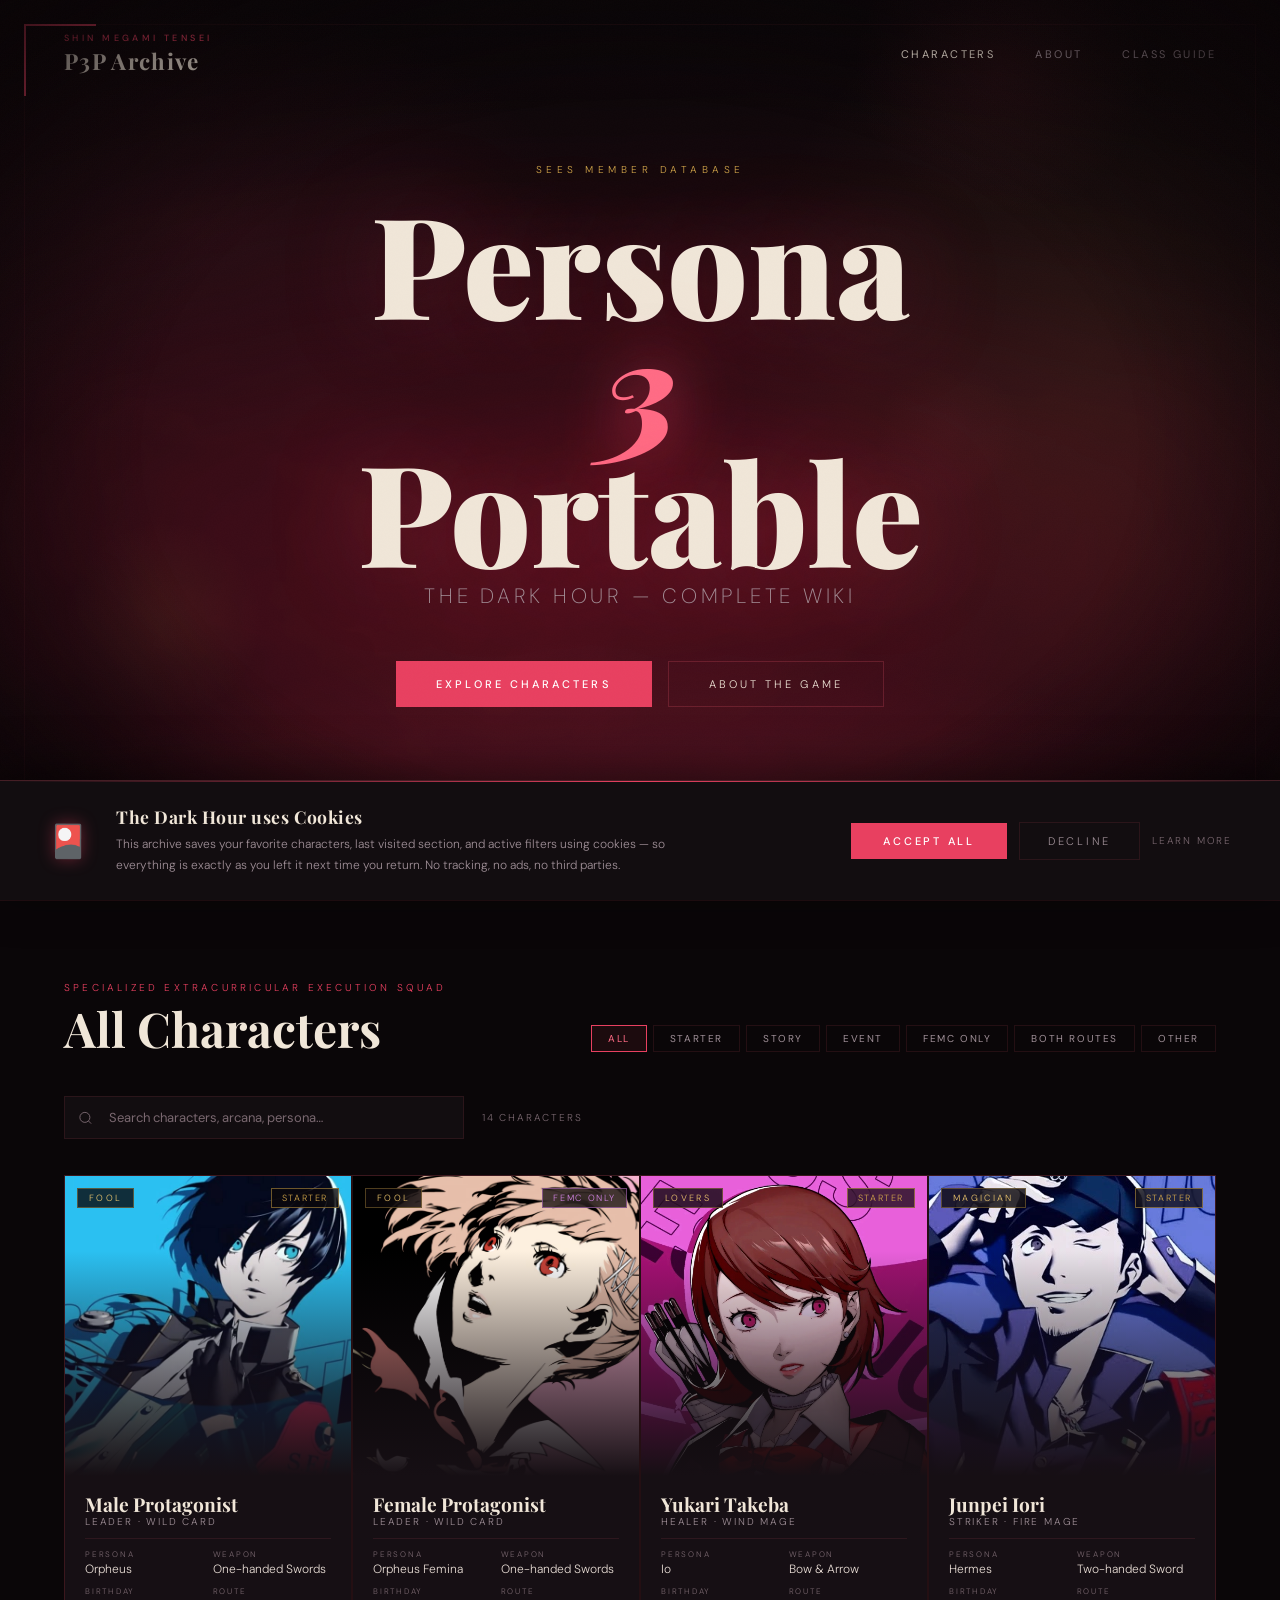
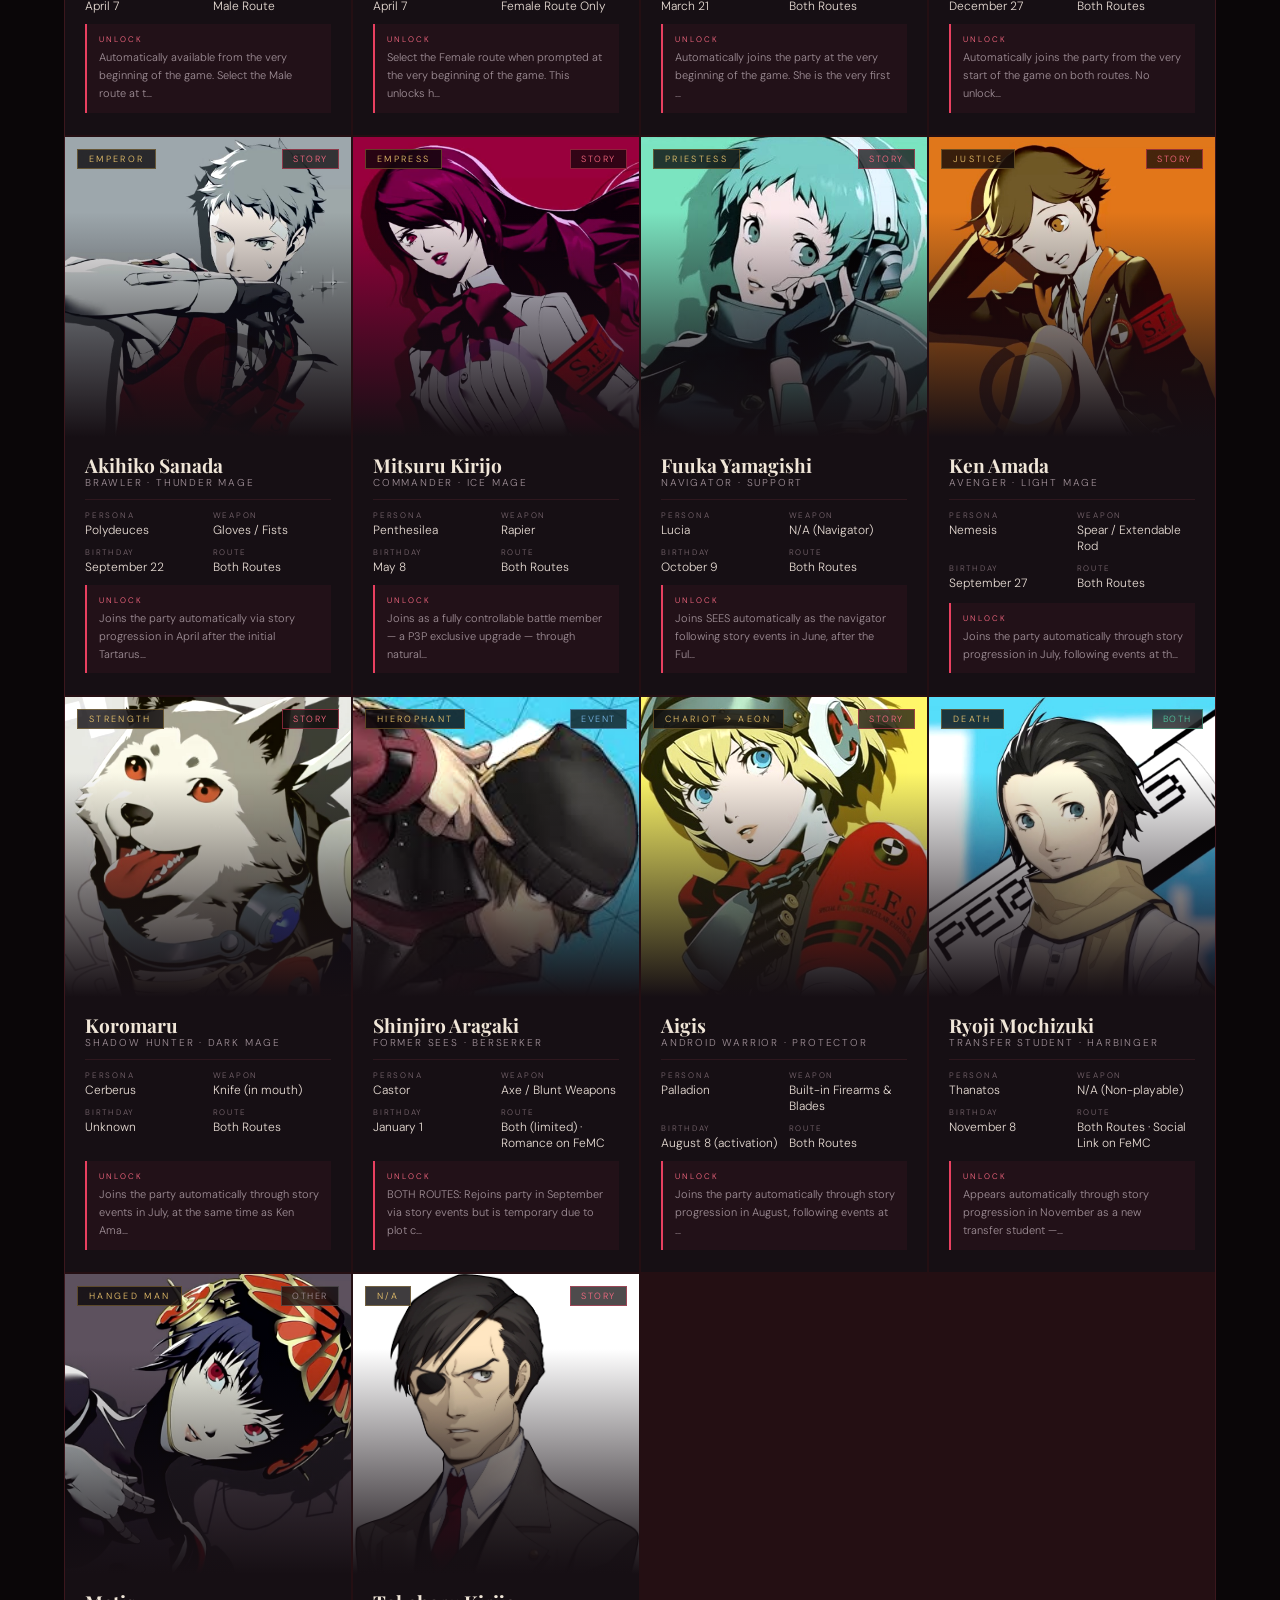
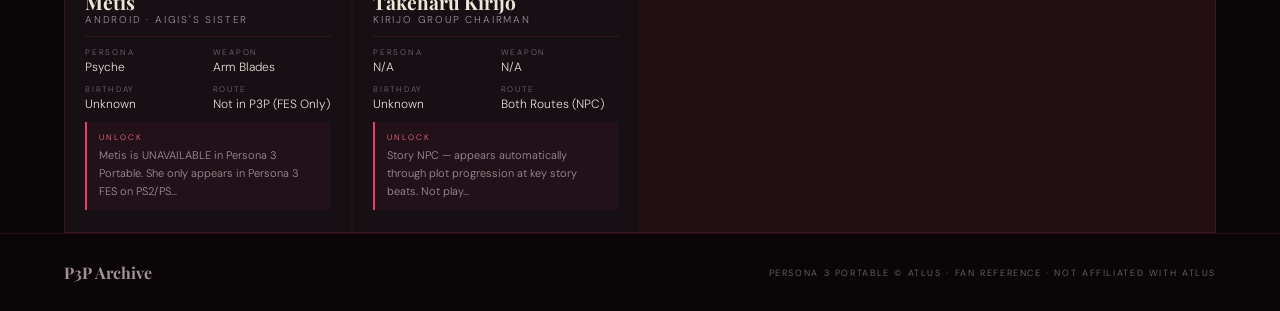
==== commit 68939d2c: "add cookies.js" ====
--- a/P3P-Wiki/index.html
+++ b/P3P-Wiki/index.html
@@ -210,10 +210,29 @@
 <div id="cursor-ring"></div>
 <canvas id="cursor-trail-canvas"></canvas>
 
+
+<!-- COOKIE CONSENT BANNER -->
+<div id="cookie-banner">
+  <div id="cookie-inner">
+    <div id="cookie-icon">🎴</div>
+    <div id="cookie-text">
+      <div id="cookie-title">The Dark Hour uses Cookies</div>
+      <p id="cookie-desc">This archive saves your favorite characters, last visited section, and active filters using cookies — so everything is exactly as you left it next time you return. No tracking, no ads, no third parties.</p>
+    </div>
+    <div id="cookie-actions">
+      <button id="cookie-accept">Accept All</button>
+      <button id="cookie-decline">Decline</button>
+      <a id="cookie-more" href="#" onclick="return false;">Learn more</a>
+    </div>
+  </div>
+</div>
+
 <!-- SCRIPTS -->
 <script src="js/script.js"></script>
 <script src="js/effects.js"></script>
 <script src="js/optimizations.js"></script>
+<script src="js/cookies.js"></script>
+</body>
 
 </body>
 </html>
--- a/P3P-Wiki/css/styles.css
+++ b/P3P-Wiki/css/styles.css
@@ -680,3 +680,184 @@
   .entry-type { display:none; }
   .mtab { padding:6px 12px; font-size:9px; }
 }
+
+
+/* ═══════════════════════════════════════════
+   COOKIE CONSENT BANNER
+═══════════════════════════════════════════ */
+#cookie-banner {
+  position: fixed;
+  bottom: 0; left: 0; right: 0;
+  z-index: 999995;
+  background: var(--surface);
+  border-top: 1px solid var(--border2);
+  padding: 24px 48px;
+  transform: translateY(100%);
+  transition: transform 0.5s cubic-bezier(0.16, 1, 0.3, 1);
+  box-shadow: 0 -8px 48px rgba(0, 0, 0, 0.5);
+}
+#cookie-banner.visible {
+  transform: translateY(0);
+}
+#cookie-banner::before {
+  content: '';
+  position: absolute;
+  top: 0; left: 0; right: 0;
+  height: 1px;
+  background: linear-gradient(90deg, transparent, var(--red), transparent);
+}
+
+#cookie-inner {
+  max-width: 1200px;
+  margin: 0 auto;
+  display: flex;
+  align-items: center;
+  gap: 28px;
+  flex-wrap: wrap;
+}
+
+#cookie-icon {
+  font-size: 2rem;
+  flex-shrink: 0;
+  filter: drop-shadow(0 0 8px rgba(232, 64, 96, 0.4));
+  animation: pulse 3s ease-in-out infinite;
+}
+
+#cookie-text {
+  flex: 1;
+  min-width: 260px;
+  display: flex;
+  flex-direction: column;
+  gap: 6px;
+}
+#cookie-title {
+  font-family: 'Playfair Display', serif;
+  font-size: 1.1rem;
+  font-weight: 700;
+  color: var(--cream);
+  letter-spacing: 0.03em;
+}
+#cookie-desc {
+  font-size: 12px;
+  line-height: 1.75;
+  color: var(--muted2);
+  max-width: 600px;
+}
+
+#cookie-actions {
+  display: flex;
+  align-items: center;
+  gap: 12px;
+  flex-shrink: 0;
+  flex-wrap: wrap;
+}
+
+#cookie-accept {
+  padding: 11px 32px;
+  background: var(--red);
+  color: #fff;
+  font-size: 11px;
+  letter-spacing: 0.25em;
+  text-transform: uppercase;
+  border: none;
+  font-family: 'DM Sans', sans-serif;
+  font-weight: 500;
+  transition: all 0.28s;
+  position: relative;
+  overflow: hidden;
+}
+#cookie-accept::before {
+  content: '';
+  position: absolute; inset: 0;
+  background: linear-gradient(135deg, rgba(255,255,255,0.15), transparent);
+  opacity: 0; transition: opacity 0.3s;
+}
+#cookie-accept:hover {
+  background: var(--red2);
+  transform: translateY(-2px);
+  box-shadow: 0 8px 24px rgba(232, 64, 96, 0.4);
+}
+#cookie-accept:hover::before { opacity: 1; }
+
+#cookie-decline {
+  padding: 11px 28px;
+  background: transparent;
+  color: var(--muted2);
+  font-size: 11px;
+  letter-spacing: 0.25em;
+  text-transform: uppercase;
+  border: 1px solid var(--border);
+  font-family: 'DM Sans', sans-serif;
+  font-weight: 300;
+  transition: all 0.28s;
+}
+#cookie-decline:hover {
+  border-color: var(--muted2);
+  color: var(--cream);
+}
+
+#cookie-more {
+  font-size: 10px;
+  letter-spacing: 0.18em;
+  text-transform: uppercase;
+  color: var(--muted);
+  text-decoration: none;
+  transition: color 0.25s;
+  border-bottom: 1px solid transparent;
+}
+#cookie-more:hover {
+  color: var(--cream);
+  border-bottom-color: var(--muted);
+}
+
+/* Cookie detail panel (Learn more) */
+#cookie-detail {
+  display: none;
+  background: var(--card-bg);
+  border: 1px solid var(--border);
+  border-top: none;
+  padding: 20px 48px;
+}
+#cookie-detail.open { display: block; }
+
+.cookie-detail-inner {
+  max-width: 1200px;
+  margin: 0 auto;
+  display: grid;
+  grid-template-columns: repeat(auto-fill, minmax(220px, 1fr));
+  gap: 16px;
+}
+.cookie-item {
+  display: flex;
+  flex-direction: column;
+  gap: 5px;
+  padding: 14px 16px;
+  background: var(--surface);
+  border: 1px solid var(--border);
+  border-left: 2px solid var(--red);
+}
+.cookie-item-name {
+  font-size: 10px;
+  letter-spacing: 0.22em;
+  text-transform: uppercase;
+  color: var(--red2);
+}
+.cookie-item-desc {
+  font-size: 11px;
+  line-height: 1.65;
+  color: var(--muted2);
+}
+.cookie-item-exp {
+  font-size: 9px;
+  letter-spacing: 0.15em;
+  text-transform: uppercase;
+  color: var(--muted);
+  margin-top: 2px;
+}
+
+@media(max-width: 768px) {
+  #cookie-banner { padding: 20px 24px; }
+  #cookie-detail { padding: 16px 24px; }
+  #cookie-inner  { gap: 16px; }
+  #cookie-actions { width: 100%; justify-content: flex-start; }
+}
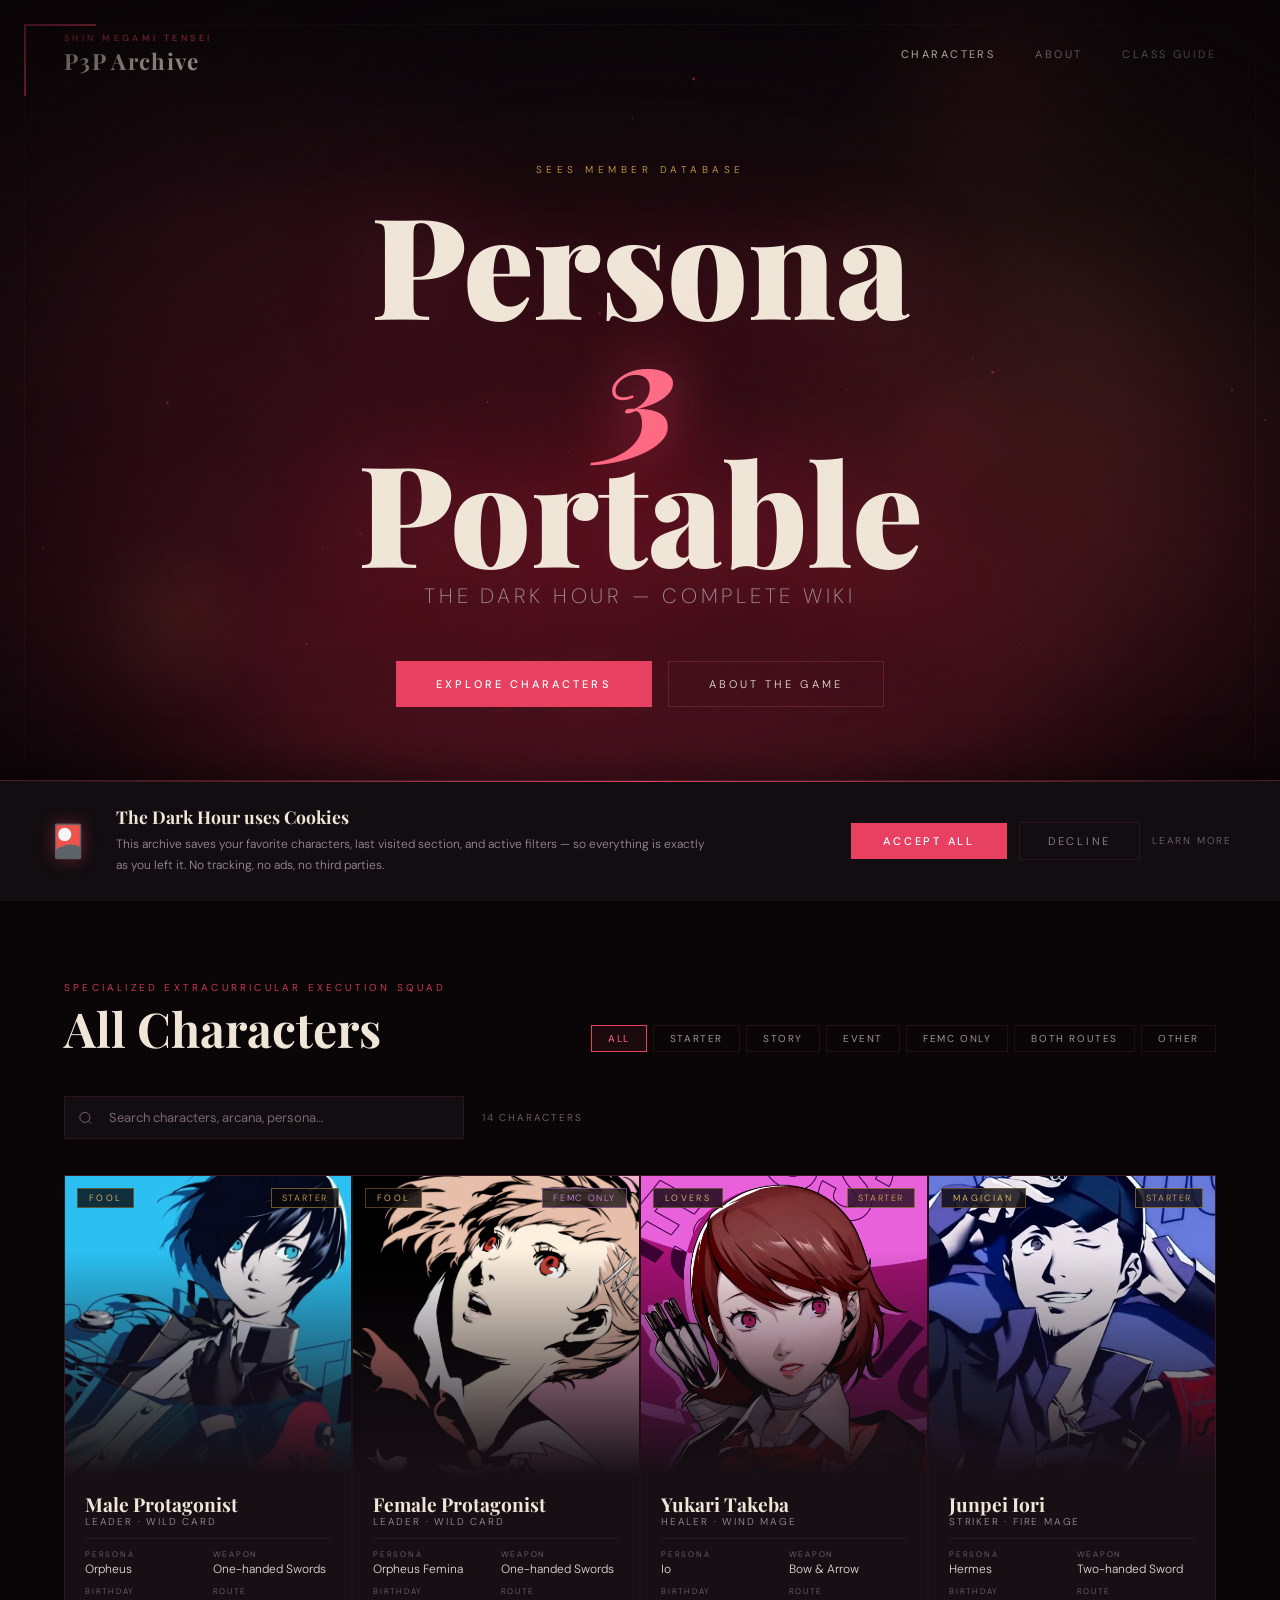
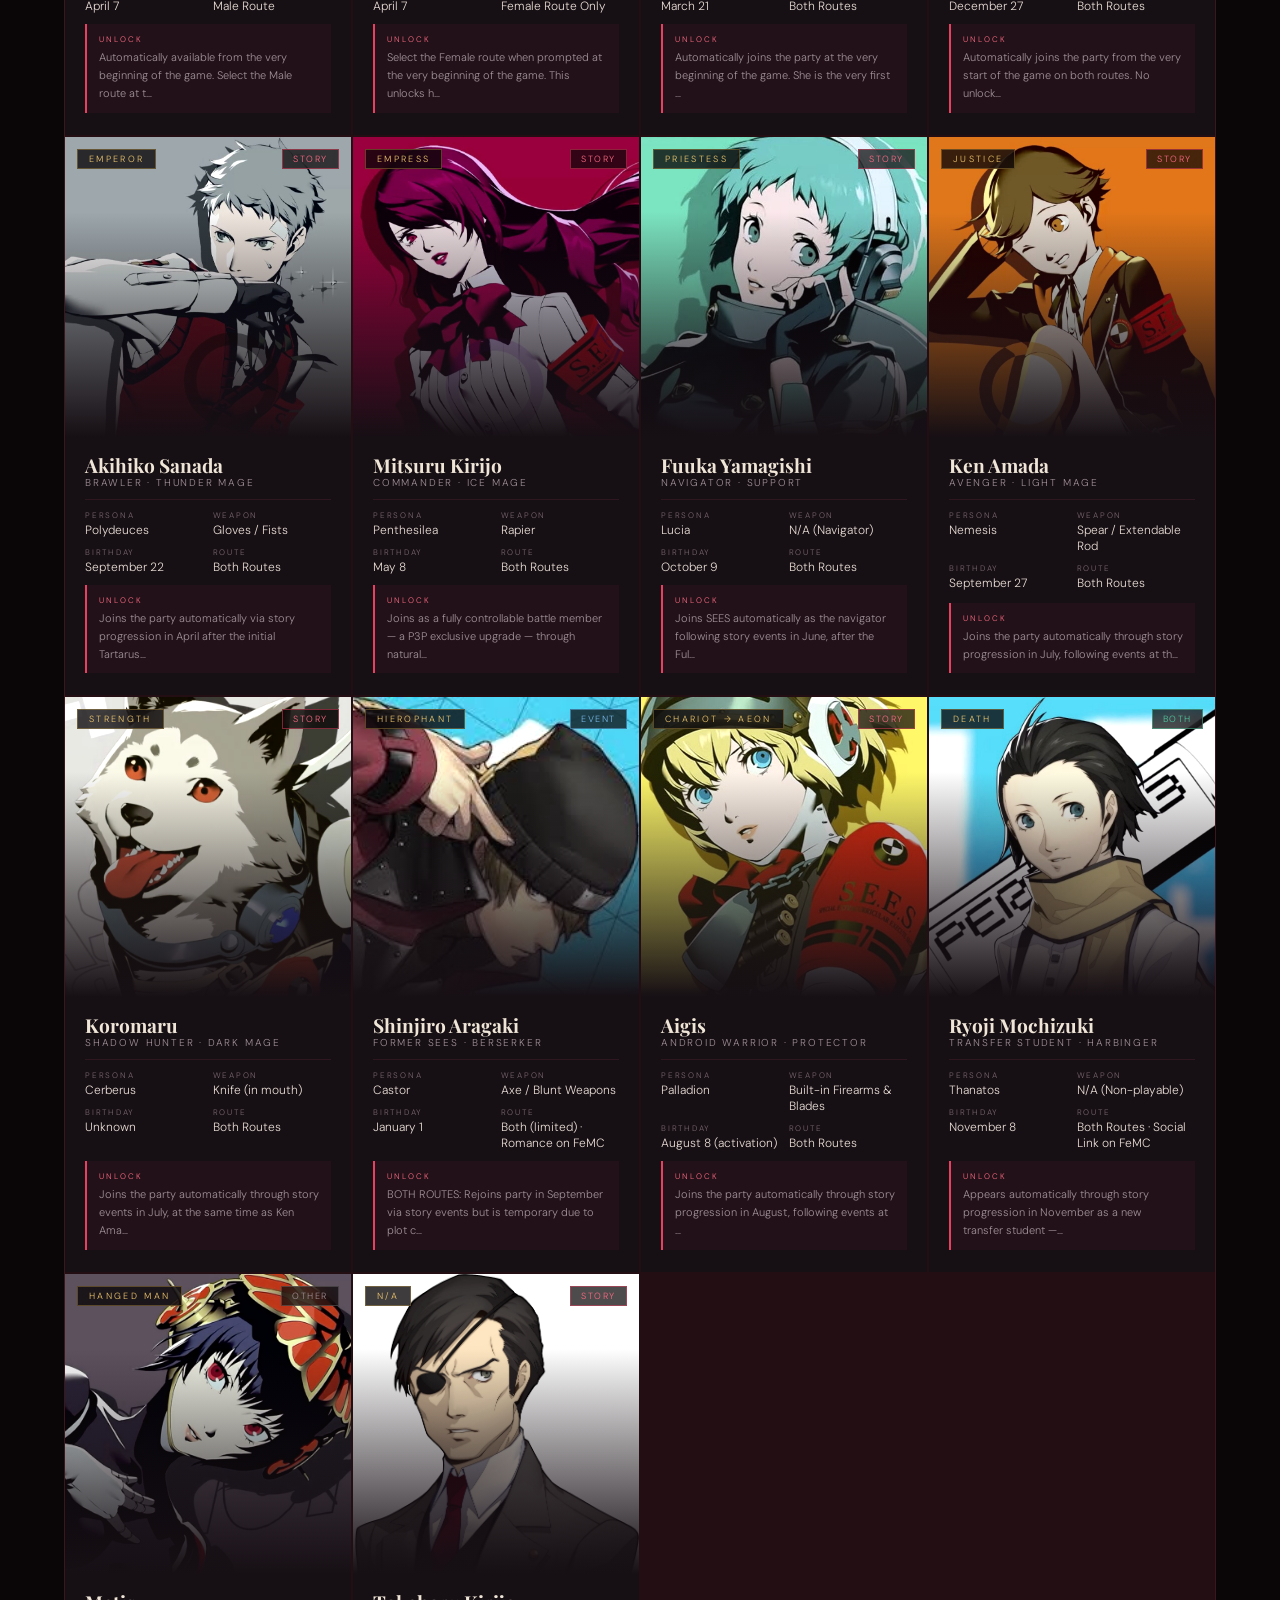
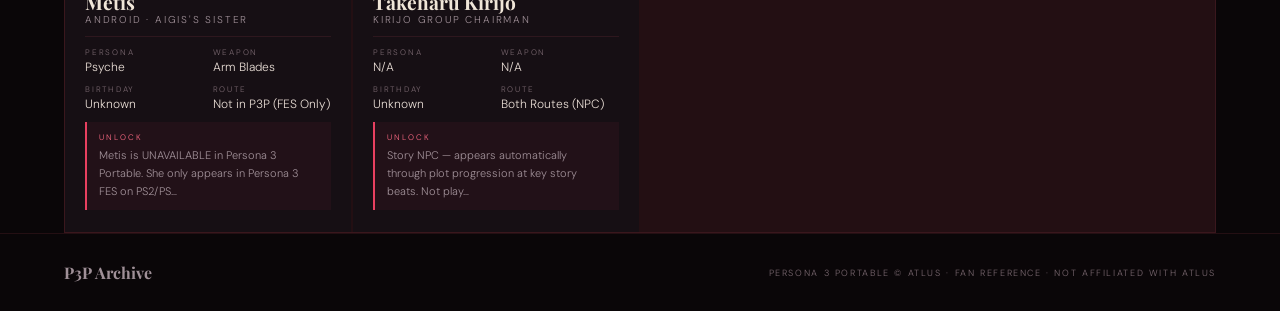
==== commit 5dd6118c: "New Effects" ====
--- a/P3P-Wiki/index.html
+++ b/P3P-Wiki/index.html
@@ -210,29 +210,12 @@
 <div id="cursor-ring"></div>
 <canvas id="cursor-trail-canvas"></canvas>
 
-
-<!-- COOKIE CONSENT BANNER -->
-<div id="cookie-banner">
-  <div id="cookie-inner">
-    <div id="cookie-icon">🎴</div>
-    <div id="cookie-text">
-      <div id="cookie-title">The Dark Hour uses Cookies</div>
-      <p id="cookie-desc">This archive saves your favorite characters, last visited section, and active filters using cookies — so everything is exactly as you left it next time you return. No tracking, no ads, no third parties.</p>
-    </div>
-    <div id="cookie-actions">
-      <button id="cookie-accept">Accept All</button>
-      <button id="cookie-decline">Decline</button>
-      <a id="cookie-more" href="#" onclick="return false;">Learn more</a>
-    </div>
-  </div>
-</div>
-
 <!-- SCRIPTS -->
 <script src="js/script.js"></script>
 <script src="js/effects.js"></script>
 <script src="js/optimizations.js"></script>
 <script src="js/cookies.js"></script>
-</body>
+<script src="js/new-effects.js"></script>
 
 </body>
 </html>
--- a/P3P-Wiki/css/styles.css
+++ b/P3P-Wiki/css/styles.css
@@ -681,183 +681,25 @@
   .mtab { padding:6px 12px; font-size:9px; }
 }
 
-
 /* ═══════════════════════════════════════════
-   COOKIE CONSENT BANNER
+   NEW EFFECTS — Constellation · Neon · Share
 ═══════════════════════════════════════════ */
-#cookie-banner {
-  position: fixed;
-  bottom: 0; left: 0; right: 0;
-  z-index: 999995;
-  background: var(--surface);
-  border-top: 1px solid var(--border2);
-  padding: 24px 48px;
-  transform: translateY(100%);
-  transition: transform 0.5s cubic-bezier(0.16, 1, 0.3, 1);
-  box-shadow: 0 -8px 48px rgba(0, 0, 0, 0.5);
-}
-#cookie-banner.visible {
-  transform: translateY(0);
-}
-#cookie-banner::before {
-  content: '';
-  position: absolute;
-  top: 0; left: 0; right: 0;
-  height: 1px;
-  background: linear-gradient(90deg, transparent, var(--red), transparent);
-}
-
-#cookie-inner {
-  max-width: 1200px;
-  margin: 0 auto;
-  display: flex;
-  align-items: center;
-  gap: 28px;
-  flex-wrap: wrap;
-}
-
-#cookie-icon {
-  font-size: 2rem;
-  flex-shrink: 0;
-  filter: drop-shadow(0 0 8px rgba(232, 64, 96, 0.4));
-  animation: pulse 3s ease-in-out infinite;
-}
-
-#cookie-text {
-  flex: 1;
-  min-width: 260px;
-  display: flex;
-  flex-direction: column;
-  gap: 6px;
-}
-#cookie-title {
-  font-family: 'Playfair Display', serif;
-  font-size: 1.1rem;
-  font-weight: 700;
-  color: var(--cream);
-  letter-spacing: 0.03em;
-}
-#cookie-desc {
-  font-size: 12px;
-  line-height: 1.75;
-  color: var(--muted2);
-  max-width: 600px;
-}
-
-#cookie-actions {
-  display: flex;
-  align-items: center;
-  gap: 12px;
-  flex-shrink: 0;
-  flex-wrap: wrap;
-}
-
-#cookie-accept {
-  padding: 11px 32px;
-  background: var(--red);
-  color: #fff;
-  font-size: 11px;
-  letter-spacing: 0.25em;
-  text-transform: uppercase;
-  border: none;
-  font-family: 'DM Sans', sans-serif;
-  font-weight: 500;
-  transition: all 0.28s;
-  position: relative;
-  overflow: hidden;
-}
-#cookie-accept::before {
-  content: '';
+
+/* Constellation canvas sits behind orbs */
+#constellation-canvas {
   position: absolute; inset: 0;
-  background: linear-gradient(135deg, rgba(255,255,255,0.15), transparent);
-  opacity: 0; transition: opacity 0.3s;
-}
-#cookie-accept:hover {
-  background: var(--red2);
-  transform: translateY(-2px);
-  box-shadow: 0 8px 24px rgba(232, 64, 96, 0.4);
-}
-#cookie-accept:hover::before { opacity: 1; }
-
-#cookie-decline {
-  padding: 11px 28px;
-  background: transparent;
-  color: var(--muted2);
-  font-size: 11px;
-  letter-spacing: 0.25em;
-  text-transform: uppercase;
-  border: 1px solid var(--border);
-  font-family: 'DM Sans', sans-serif;
-  font-weight: 300;
-  transition: all 0.28s;
-}
-#cookie-decline:hover {
-  border-color: var(--muted2);
-  color: var(--cream);
-}
-
-#cookie-more {
-  font-size: 10px;
-  letter-spacing: 0.18em;
-  text-transform: uppercase;
-  color: var(--muted);
-  text-decoration: none;
-  transition: color 0.25s;
-  border-bottom: 1px solid transparent;
-}
-#cookie-more:hover {
-  color: var(--cream);
-  border-bottom-color: var(--muted);
-}
-
-/* Cookie detail panel (Learn more) */
-#cookie-detail {
-  display: none;
-  background: var(--card-bg);
-  border: 1px solid var(--border);
-  border-top: none;
-  padding: 20px 48px;
-}
-#cookie-detail.open { display: block; }
-
-.cookie-detail-inner {
-  max-width: 1200px;
-  margin: 0 auto;
-  display: grid;
-  grid-template-columns: repeat(auto-fill, minmax(220px, 1fr));
-  gap: 16px;
-}
-.cookie-item {
-  display: flex;
-  flex-direction: column;
-  gap: 5px;
-  padding: 14px 16px;
-  background: var(--surface);
-  border: 1px solid var(--border);
-  border-left: 2px solid var(--red);
-}
-.cookie-item-name {
-  font-size: 10px;
-  letter-spacing: 0.22em;
-  text-transform: uppercase;
-  color: var(--red2);
-}
-.cookie-item-desc {
-  font-size: 11px;
-  line-height: 1.65;
-  color: var(--muted2);
-}
-.cookie-item-exp {
-  font-size: 9px;
-  letter-spacing: 0.15em;
-  text-transform: uppercase;
-  color: var(--muted);
-  margin-top: 2px;
-}
-
-@media(max-width: 768px) {
-  #cookie-banner { padding: 20px 24px; }
-  #cookie-detail { padding: 16px 24px; }
-  #cookie-inner  { gap: 16px; }
-  #cookie-actions { width: 100%; justify-content: flex-start; }
-}
+  width: 100%; height: 100%;
+  pointer-events: none; z-index: 2; opacity: 0.45;
+}
+
+/* Hero subtitle neon glow base state */
+.hero-sub {
+  text-shadow: 0 0 12px rgba(240,230,216,0.15);
+  transition: text-shadow 0.3s ease;
+}
+
+/* Modal share button row */
+.modal-share-row {
+  display: flex; justify-content: flex-end;
+  padding-top: 8px; border-top: 1px solid var(--border);
+}
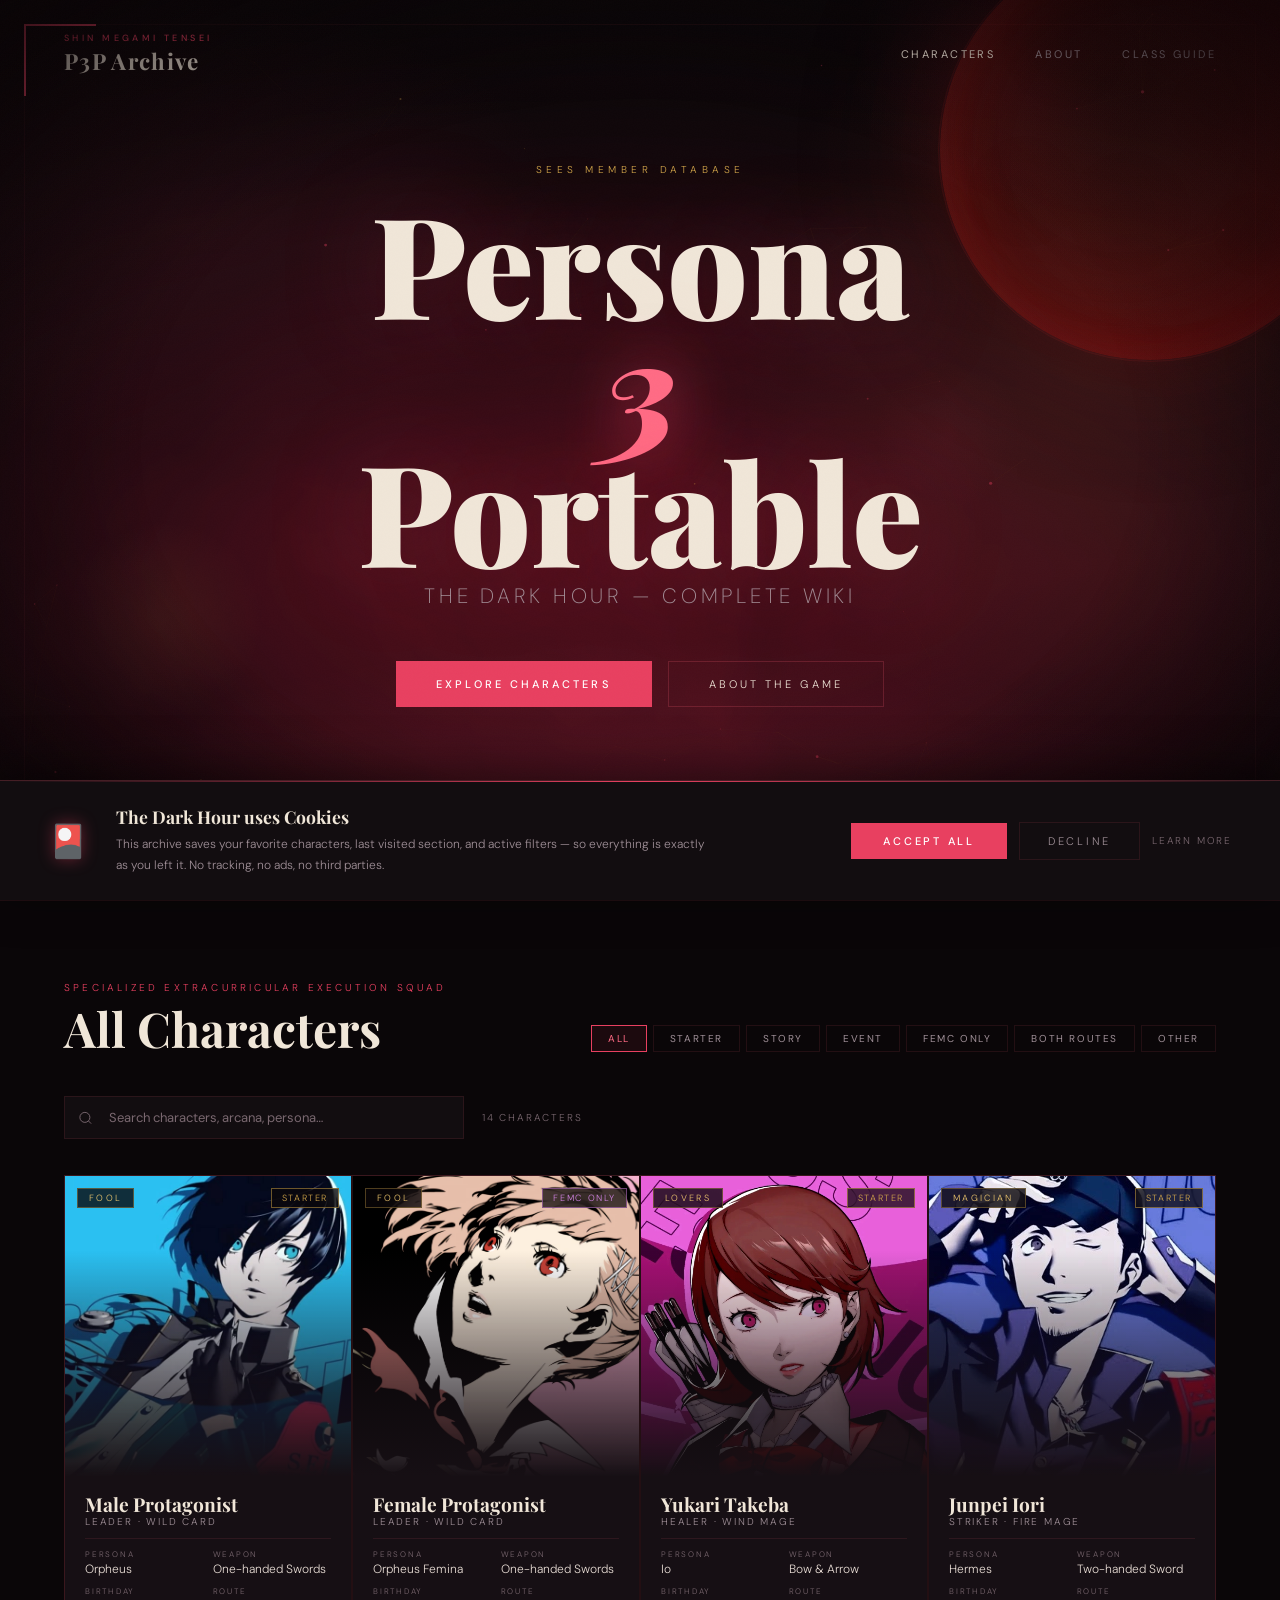
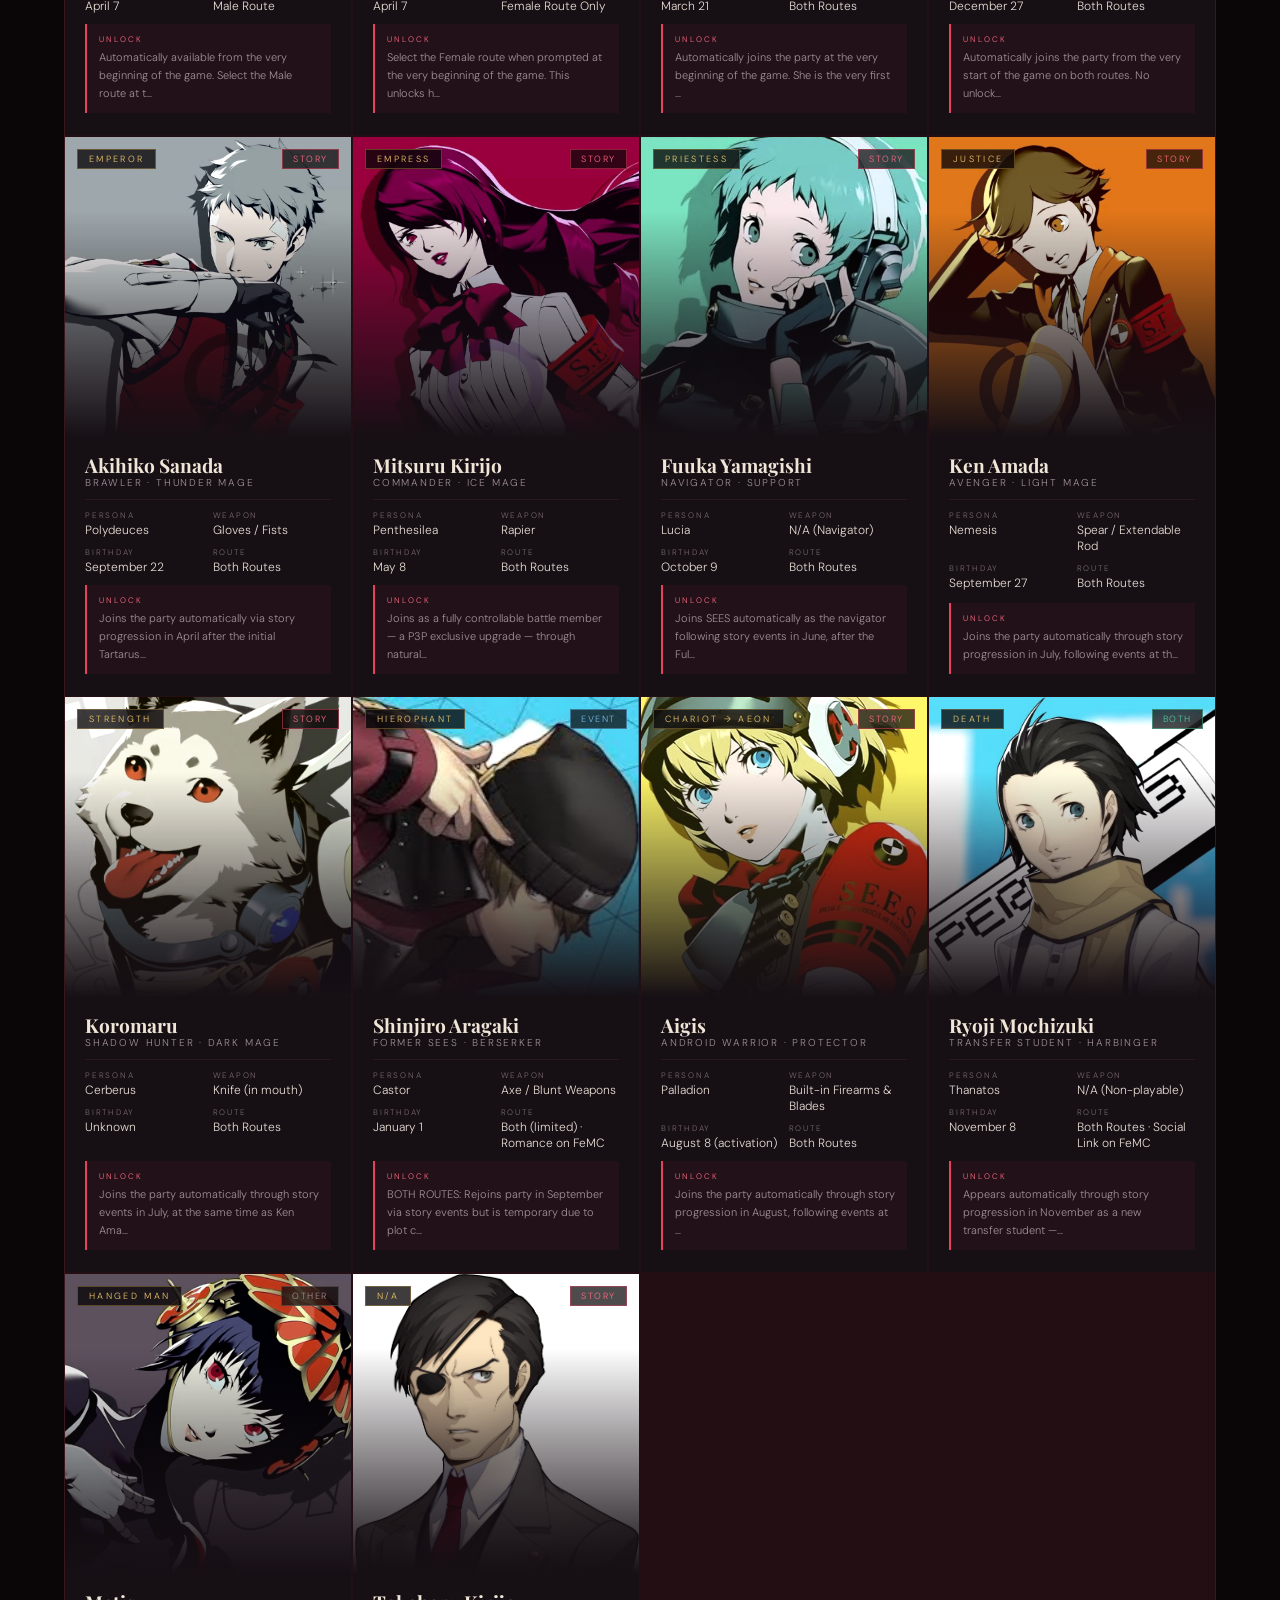
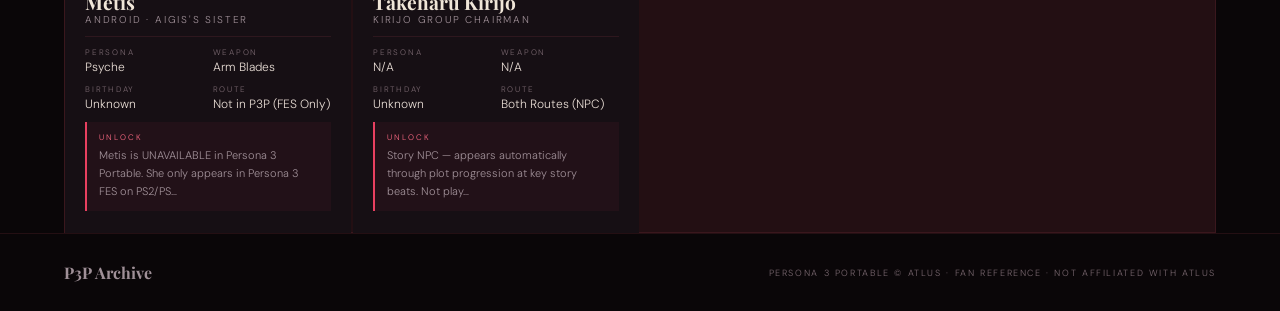
==== commit 540dc736: "Visual Effects and Character Stats" ====
--- a/P3P-Wiki/index.html
+++ b/P3P-Wiki/index.html
@@ -216,6 +216,7 @@
 <script src="js/optimizations.js"></script>
 <script src="js/cookies.js"></script>
 <script src="js/new-effects.js"></script>
+<script src="js/premium-effects.js"></script>
 
 </body>
 </html>
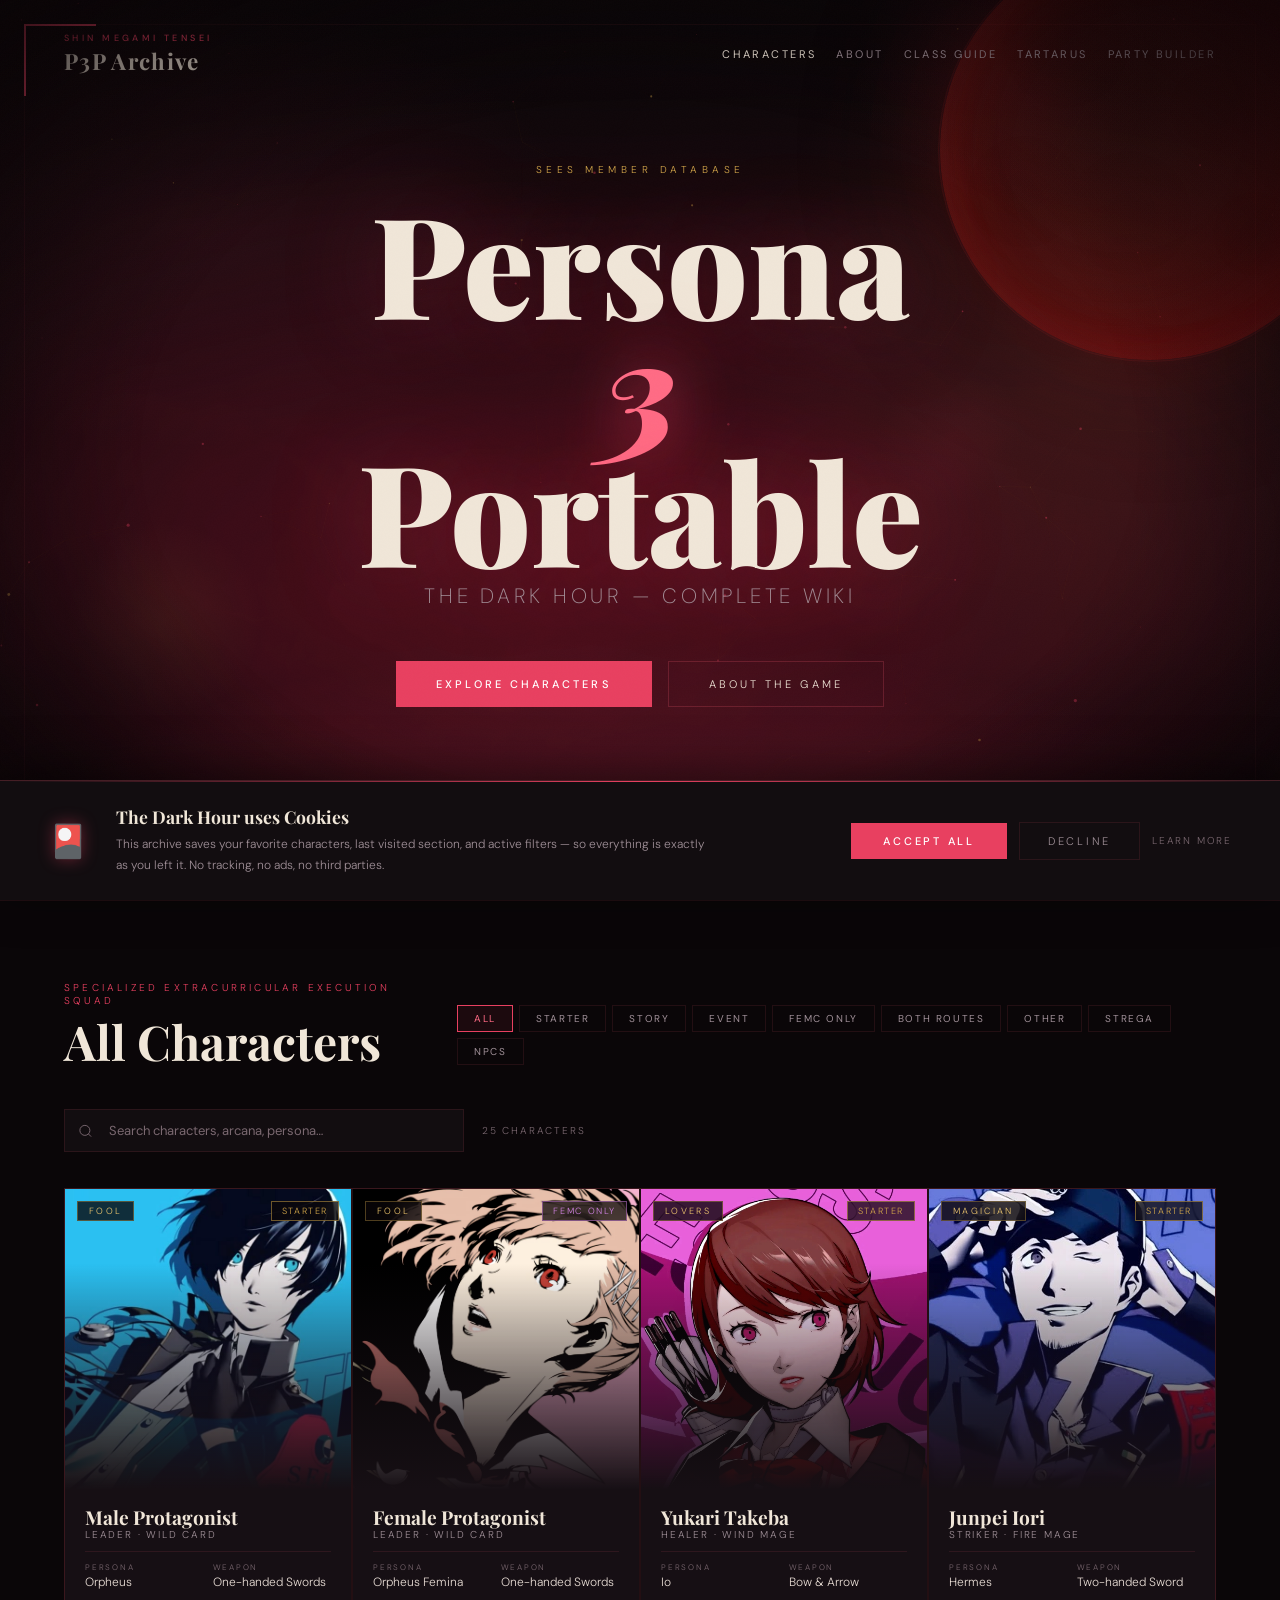
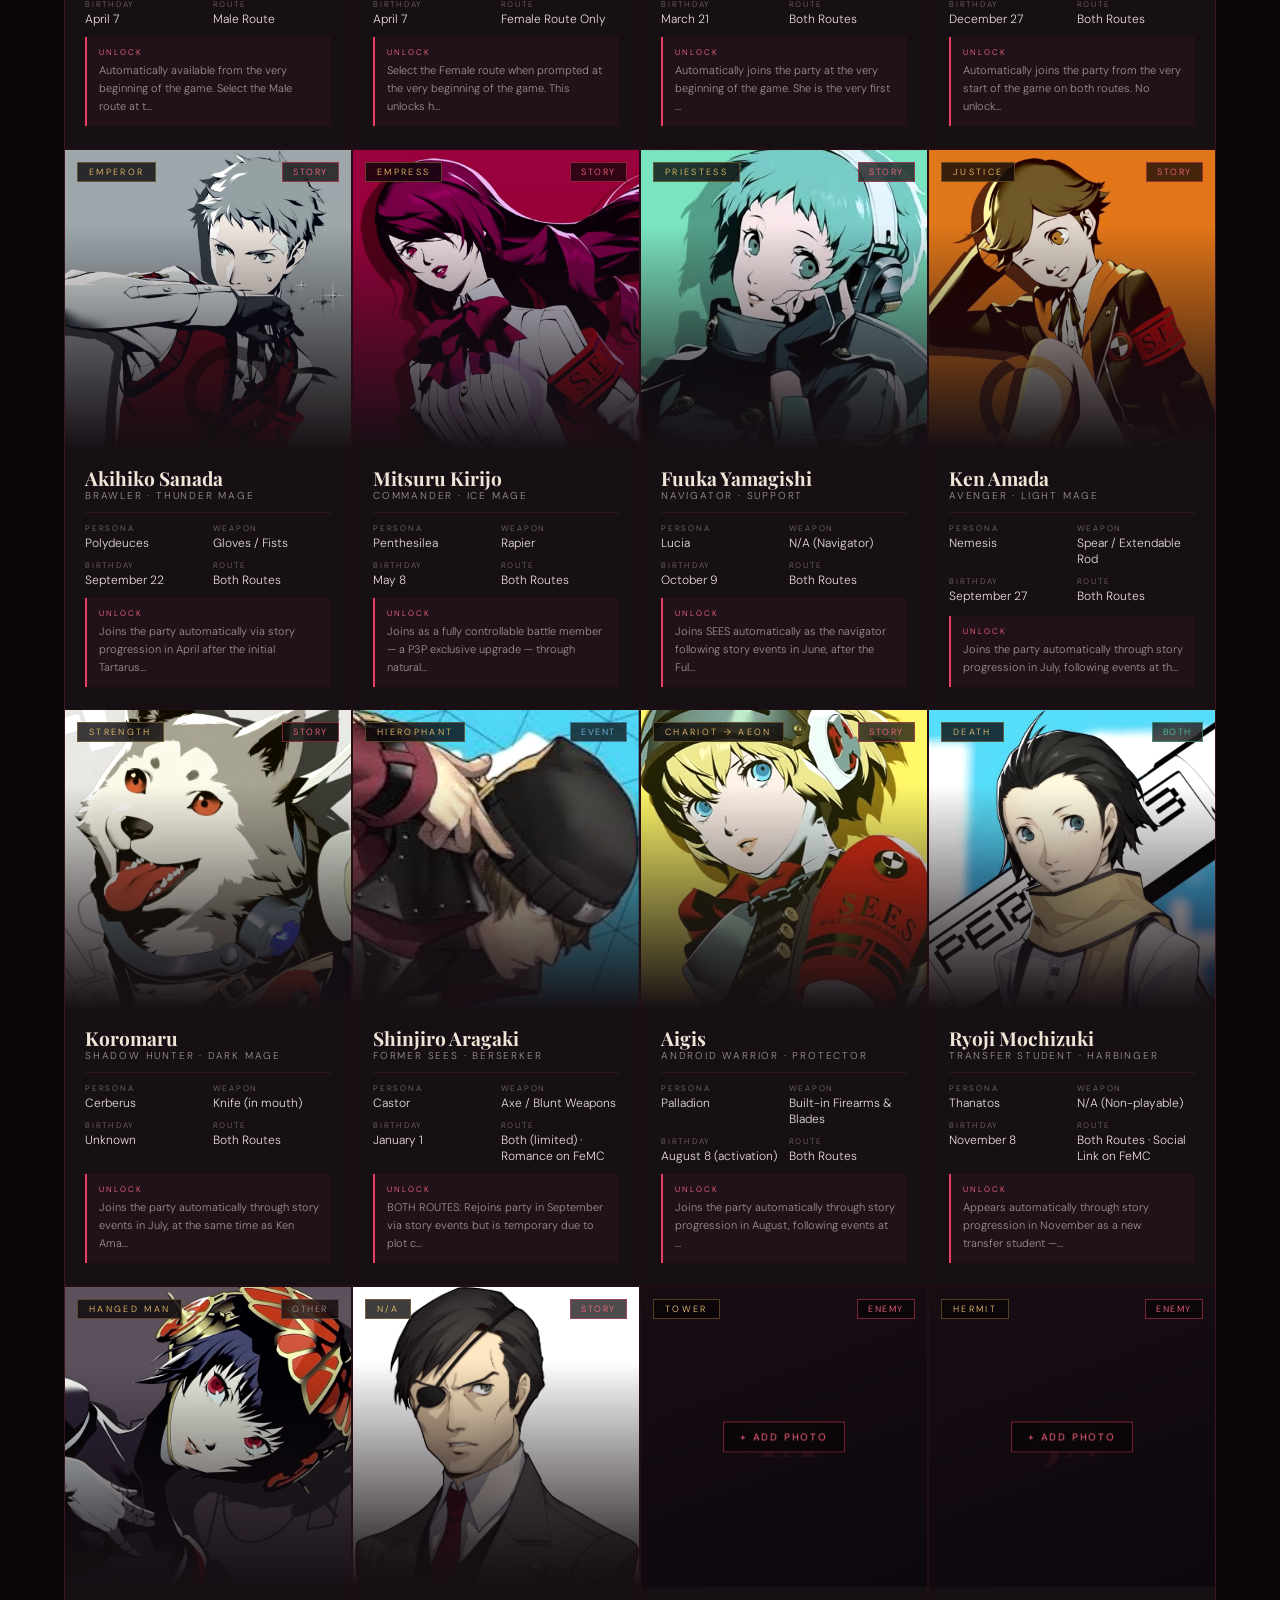
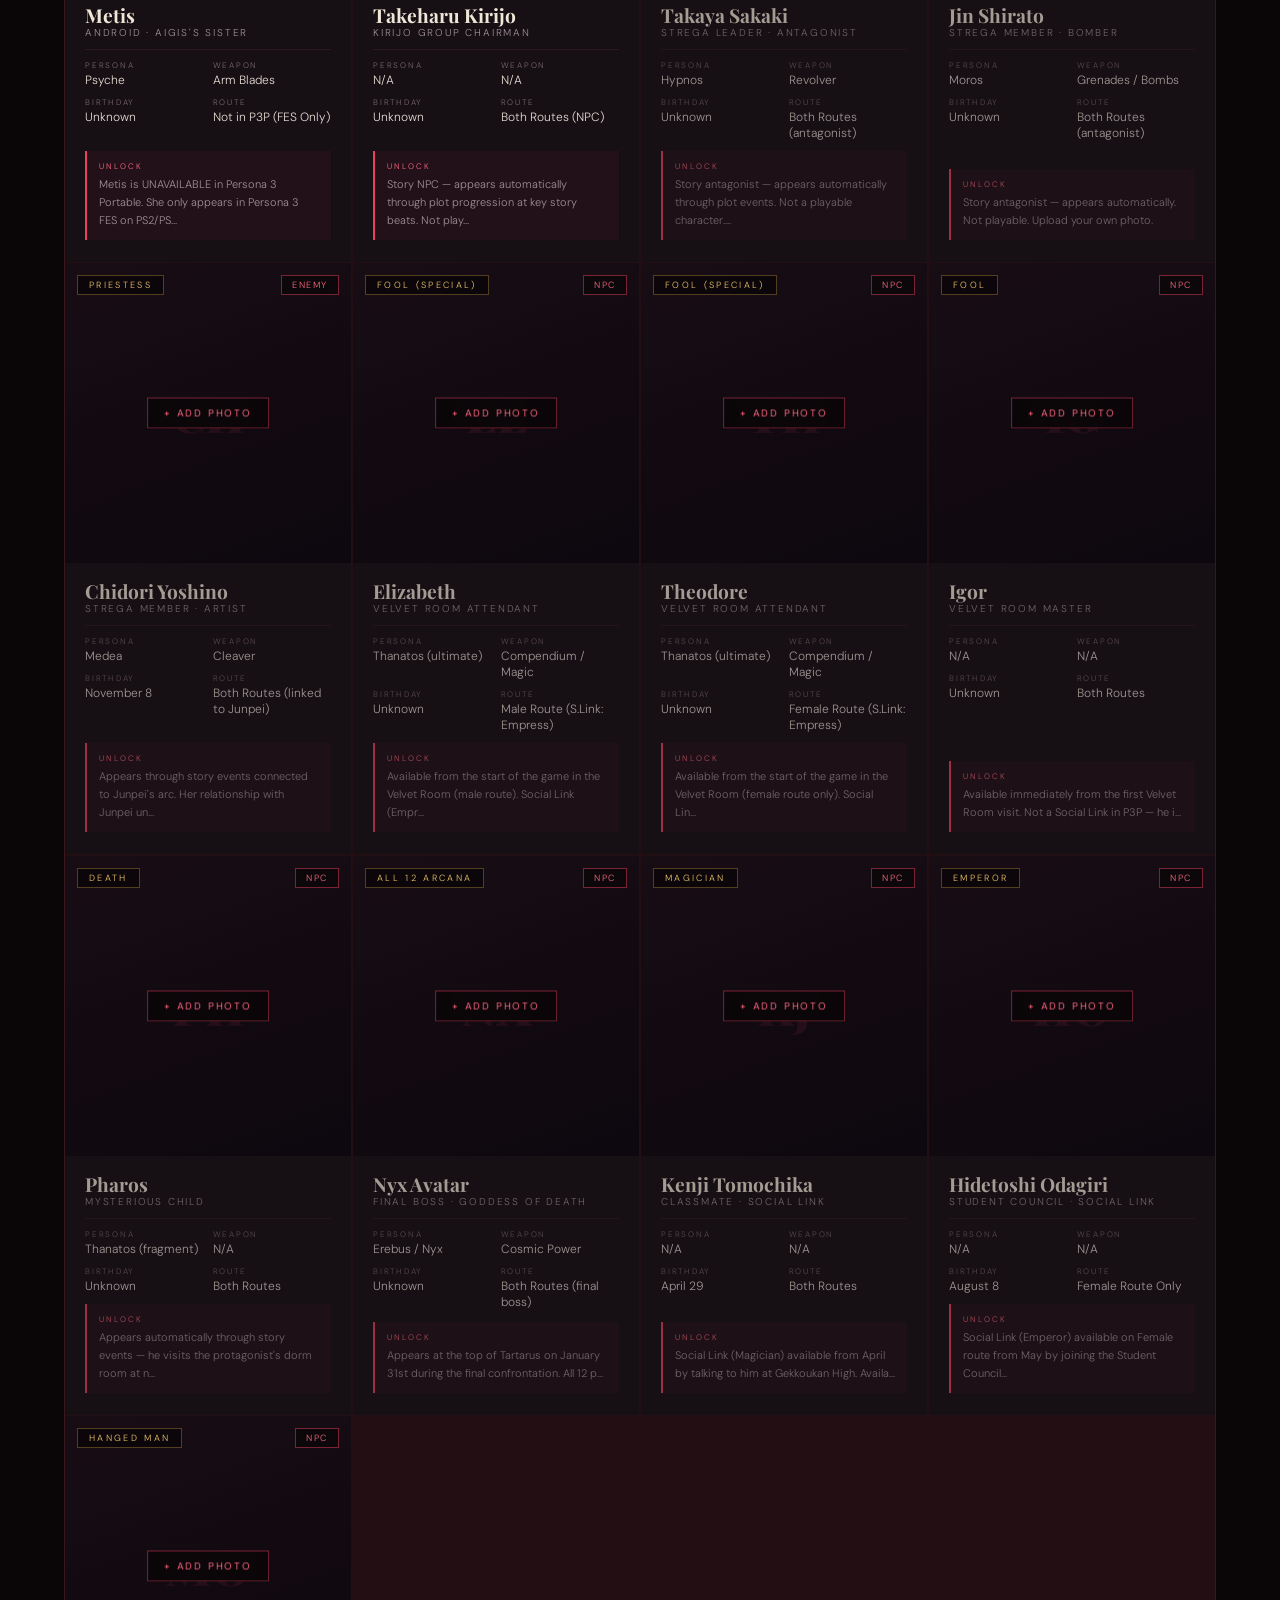
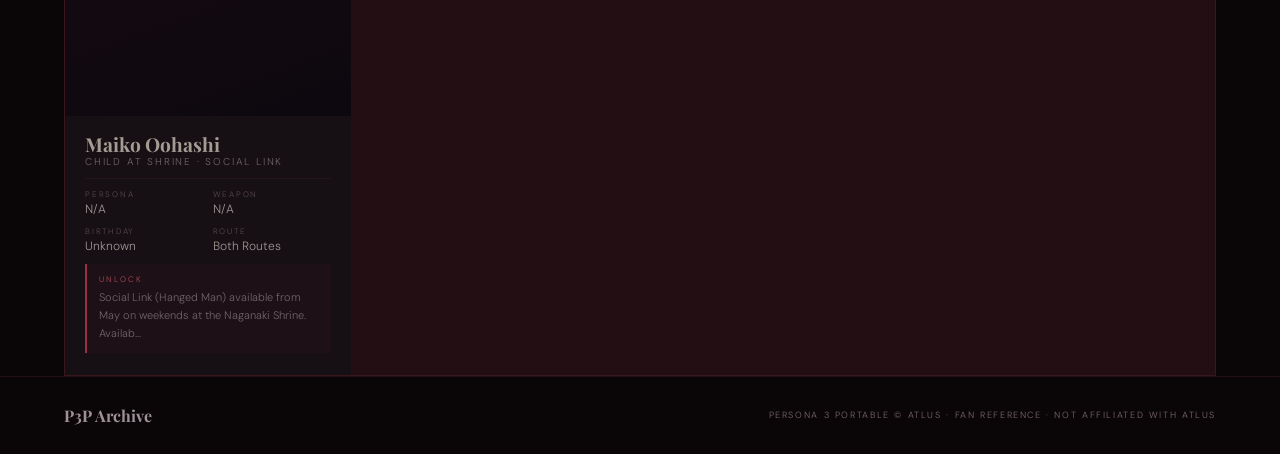
==== commit e0598319: "Add Characters" ====
--- a/P3P-Wiki/index.html
+++ b/P3P-Wiki/index.html
@@ -29,6 +29,8 @@
       <button class="nav-link active" onclick="showSec('chars',this)">Characters</button>
       <button class="nav-link" onclick="showSec('about',this)">About</button>
       <button class="nav-link" onclick="showSec('classes',this)">Class Guide</button>
+      <button class="nav-link" onclick="showSec('tartarus',this)">Tartarus</button>
+      <button class="nav-link" onclick="showSec('party',this)">Party Builder</button>
     </div>
   </nav>
 
@@ -73,6 +75,8 @@
         <button class="ftag" onclick="setF('fem',this)">FeMC Only</button>
         <button class="ftag" onclick="setF('both',this)">Both Routes</button>
         <button class="ftag" onclick="setF('optional',this)">Other</button>
+        <button class="ftag" onclick="setF('enemy',this)">Strega</button>
+        <button class="ftag" onclick="setF('npc',this)">NPCs</button>
       </div>
     </div>
 
@@ -83,7 +87,7 @@
         </svg>
         <input type="text" id="search" placeholder="Search characters, arcana, persona…" oninput="liveSearch(this.value)">
       </div>
-      <span class="rcount" id="rcount">14 characters</span>
+      <span class="rcount" id="rcount">25 characters</span>
     </div>
 
     <div class="char-grid" id="grid"></div>
@@ -146,6 +150,52 @@
     </div>
   </div>
 
+  <!-- TARTARUS FLOOR GUIDE -->
+  <div class="tartarus-section" id="tartarus-content">
+    <div class="sec-header">
+      <div class="sec-title-group">
+        <span class="sec-label">Gekkoukan High School — Dark Hour Tower</span>
+        <h2 class="sec-title">Tartarus Floor Guide</h2>
+      </div>
+      <div class="class-legend">
+        <span class="leg-item" style="border-color:rgba(232,64,96,0.6);color:#ff6b85;background:rgba(232,64,96,0.08);">Boss Floor</span>
+        <span class="leg-item" style="border-color:rgba(212,168,75,0.6);color:#f0c86e;background:rgba(212,168,75,0.08);">Barrier</span>
+        <span class="leg-item" style="border-color:rgba(100,180,240,0.5);color:#7ab8e8;background:rgba(100,180,240,0.06);">Key Item</span>
+        <span class="leg-item" style="border-color:rgba(80,200,160,0.5);color:#50c8a0;background:rgba(80,200,160,0.06);">Safe Room</span>
+      </div>
+    </div>
+    <div class="tartarus-blocks" id="tartarus-blocks"></div>
+  </div>
+
+  <!-- PARTY BUILDER -->
+  <div class="party-section" id="party-content">
+    <div class="sec-header">
+      <div class="sec-title-group">
+        <span class="sec-label">SEES Tactical Formation</span>
+        <h2 class="sec-title">Party Builder</h2>
+      </div>
+      <button class="ftag" onclick="clearParty()" style="border-color:rgba(232,64,96,0.4);color:var(--red2);">✕ Clear Party</button>
+    </div>
+    <div class="party-intro">
+      <p>Select up to 3 party members alongside your protagonist. The builder analyzes your party's elemental coverage, identifies missing weaknesses, and rates your team synergy.</p>
+    </div>
+    <div class="party-layout">
+      <div class="party-roster" id="party-roster"></div>
+      <div class="party-panel">
+        <div class="party-slots" id="party-slots">
+          <div class="party-slot empty" data-slot="0"><div class="slot-num">1</div><div class="slot-label">Select Member</div></div>
+          <div class="party-slot empty" data-slot="1"><div class="slot-num">2</div><div class="slot-label">Select Member</div></div>
+          <div class="party-slot empty" data-slot="2"><div class="slot-num">3</div><div class="slot-label">Select Member</div></div>
+        </div>
+        <div class="party-analysis" id="party-analysis">
+          <div class="analysis-placeholder">← Select party members to see analysis</div>
+        </div>
+      </div>
+    </div>
+  </div>
+
+
+
 </main>
 
 <footer>
@@ -161,6 +211,8 @@
       <img id="m-img" class="modal-img" src="" alt="" onerror="this.style.display='none';document.getElementById('m-ph').style.display='flex'">
       <div id="m-ph" class="modal-img-placeholder" style="display:none">?</div>
       <div class="modal-img-overlay"></div>
+      <button id="modal-upload-btn" onclick="document.getElementById('modal-upload-input').click()" title="Upload new photo">📷</button>
+      <input type="file" id="modal-upload-input" accept="image/*" style="display:none" onchange="handleModalUpload(this)">
       <div class="modal-name-wrap">
         <div class="modal-mname" id="m-name"></div>
         <div class="modal-mrole" id="m-role"></div>
@@ -217,6 +269,7 @@
 <script src="js/cookies.js"></script>
 <script src="js/new-effects.js"></script>
 <script src="js/premium-effects.js"></script>
+<script src="js/content-sections.js"></script>
 
 </body>
 </html>
--- a/P3P-Wiki/css/styles.css
+++ b/P3P-Wiki/css/styles.css
@@ -274,7 +274,8 @@
 
 /* ── GRID ── */
 .char-grid {
-  display:grid; grid-template-columns:repeat(auto-fill,minmax(270px,1fr));
+  display:grid;
+  grid-template-columns:repeat(auto-fill,minmax(270px,1fr));
   gap:2px; margin:0 64px;
   background:var(--border); border:1px solid var(--border);
 }
@@ -703,3 +704,92 @@
   display: flex; justify-content: flex-end;
   padding-top: 8px; border-top: 1px solid var(--border);
 }
+
+/* ── IMAGE UPLOAD BUTTON ── */
+.upload-btn {
+  position: absolute;
+  top: 50%;
+  left: 50%;
+  transform: translate(-50%, -50%);
+  padding: 8px 16px;
+  background: rgba(10,6,8,0.90);
+  backdrop-filter: blur(12px);
+  border: 1px solid var(--border2);
+  color: var(--cream);
+  font-size: 10px;
+  letter-spacing: 0.18em;
+  text-transform: uppercase;
+  white-space: nowrap;
+  cursor: pointer;
+  z-index: 15;
+  transition: all 0.25s;
+  opacity: 0;
+  font-family: 'DM Sans', sans-serif;
+  pointer-events: none;
+}
+/* Always visible on empty slots */
+.upload-btn.upload-btn-visible {
+  opacity: 1;
+  pointer-events: all;
+  border-color: rgba(232,64,96,0.5);
+  color: var(--red2);
+}
+.char-card:hover .upload-btn {
+  opacity: 1;
+  pointer-events: all;
+}
+.upload-btn:hover {
+  border-color: var(--gold2);
+  color: var(--gold2);
+  background: rgba(10,6,8,0.98);
+  box-shadow: 0 0 16px rgba(212,168,75,0.3);
+}
+.upload-input { display: none; }
+
+/* Empty slot card style */
+.char-card.empty-slot .portrait-placeholder {
+  font-size: 3rem;
+  color: rgba(232,64,96,0.12);
+  flex-direction: column;
+  gap: 10px;
+}
+.char-card.empty-slot .portrait-overlay {
+  background: rgba(10,6,8,0.25);
+}
+.char-card.empty-slot .card-body { opacity: 0.65; }
+
+
+/* ── MODAL UPLOAD BUTTON ── */
+#modal-upload-btn {
+  position: absolute;
+  bottom: 80px;
+  right: 14px;
+  z-index: 10;
+  width: 36px;
+  height: 36px;
+  background: rgba(10,6,8,0.85);
+  backdrop-filter: blur(8px);
+  border: 1px solid var(--border2);
+  color: var(--muted2);
+  font-size: 14px;
+  display: flex;
+  align-items: center;
+  justify-content: center;
+  cursor: pointer;
+  transition: all 0.25s;
+  opacity: 0;
+}
+.modal-portrait-wrap:hover #modal-upload-btn {
+  opacity: 1;
+}
+#modal-upload-btn:hover {
+  border-color: var(--gold2);
+  color: var(--gold2);
+  transform: scale(1.1);
+}
+
+/* ── STREGA & NPC BADGE TYPES ── */
+.rt-enemy   { border-color:rgba(180,40,40,0.6);  color:#e06060; }
+.rt-npc     { border-color:rgba(150,150,230,0.5); color:#a0a0f0; }
+
+/* ── BUILDGRID RESTORED — showSec fix ── */
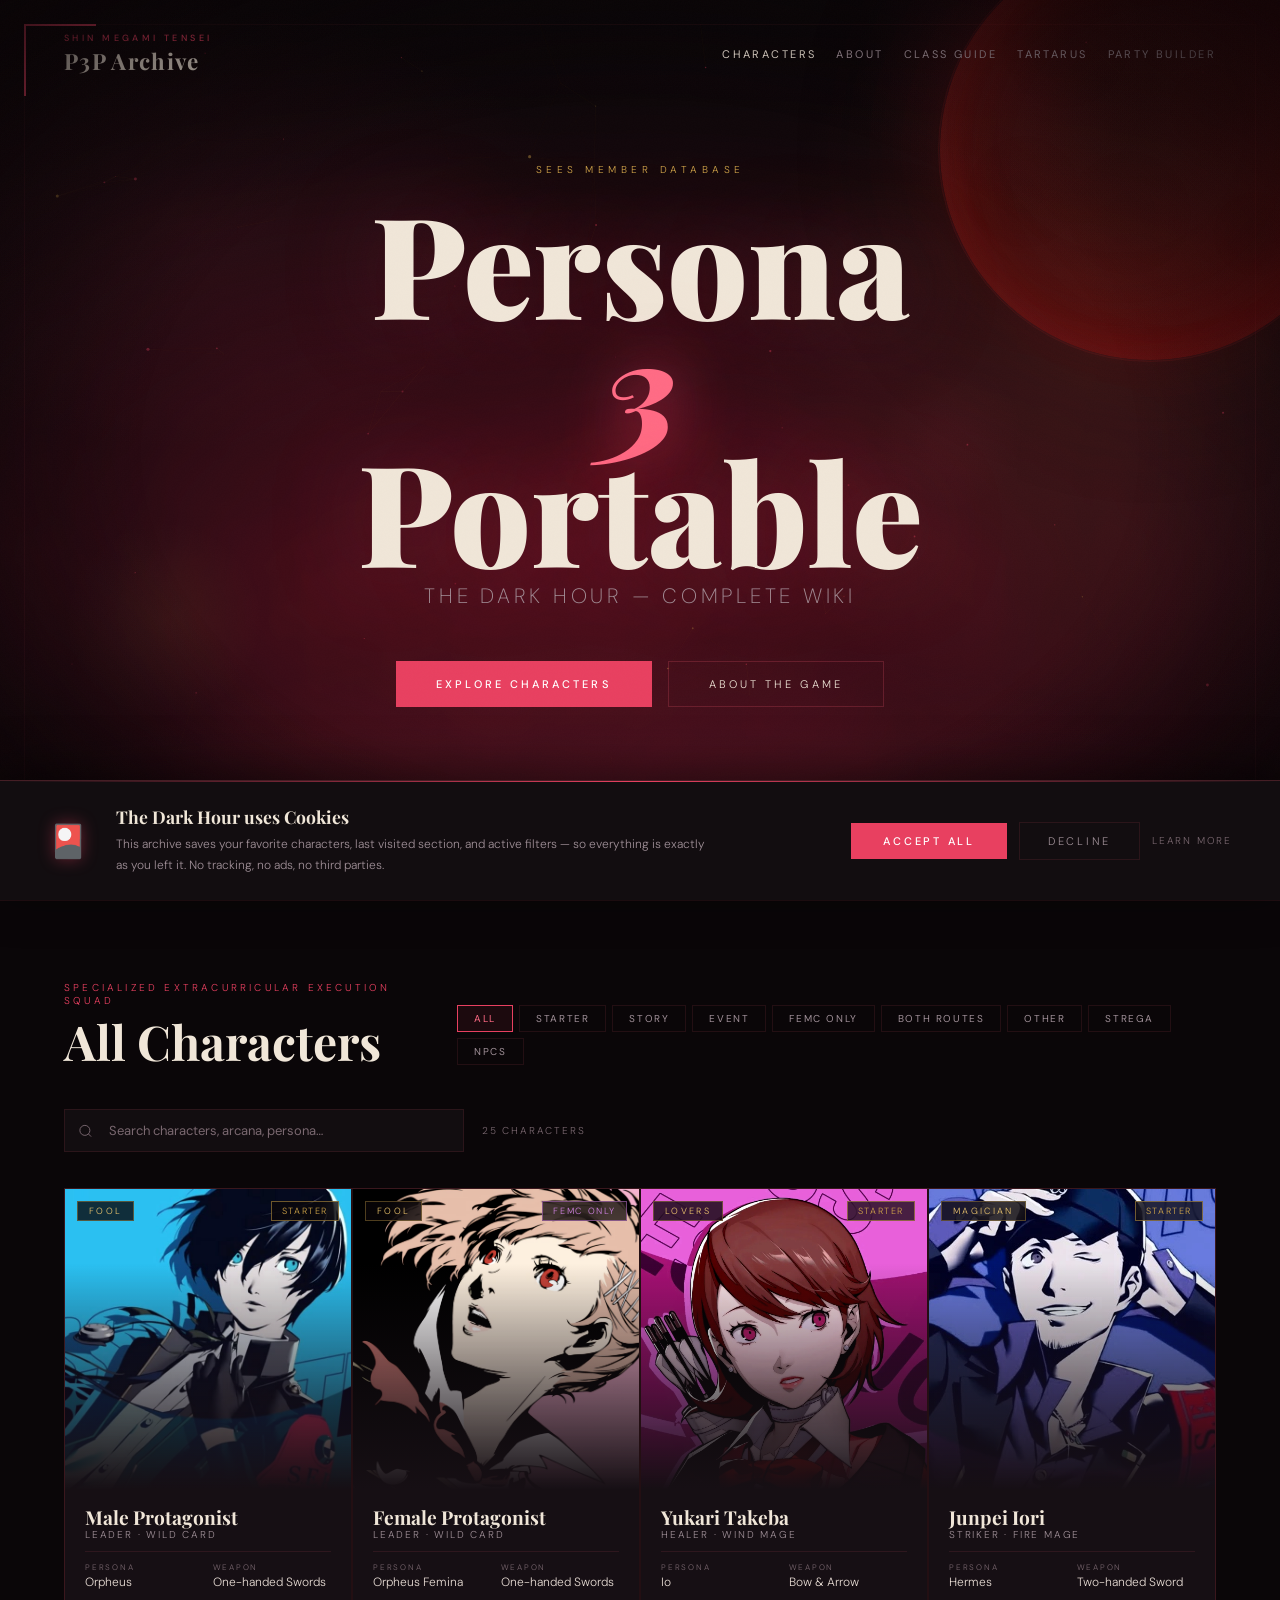
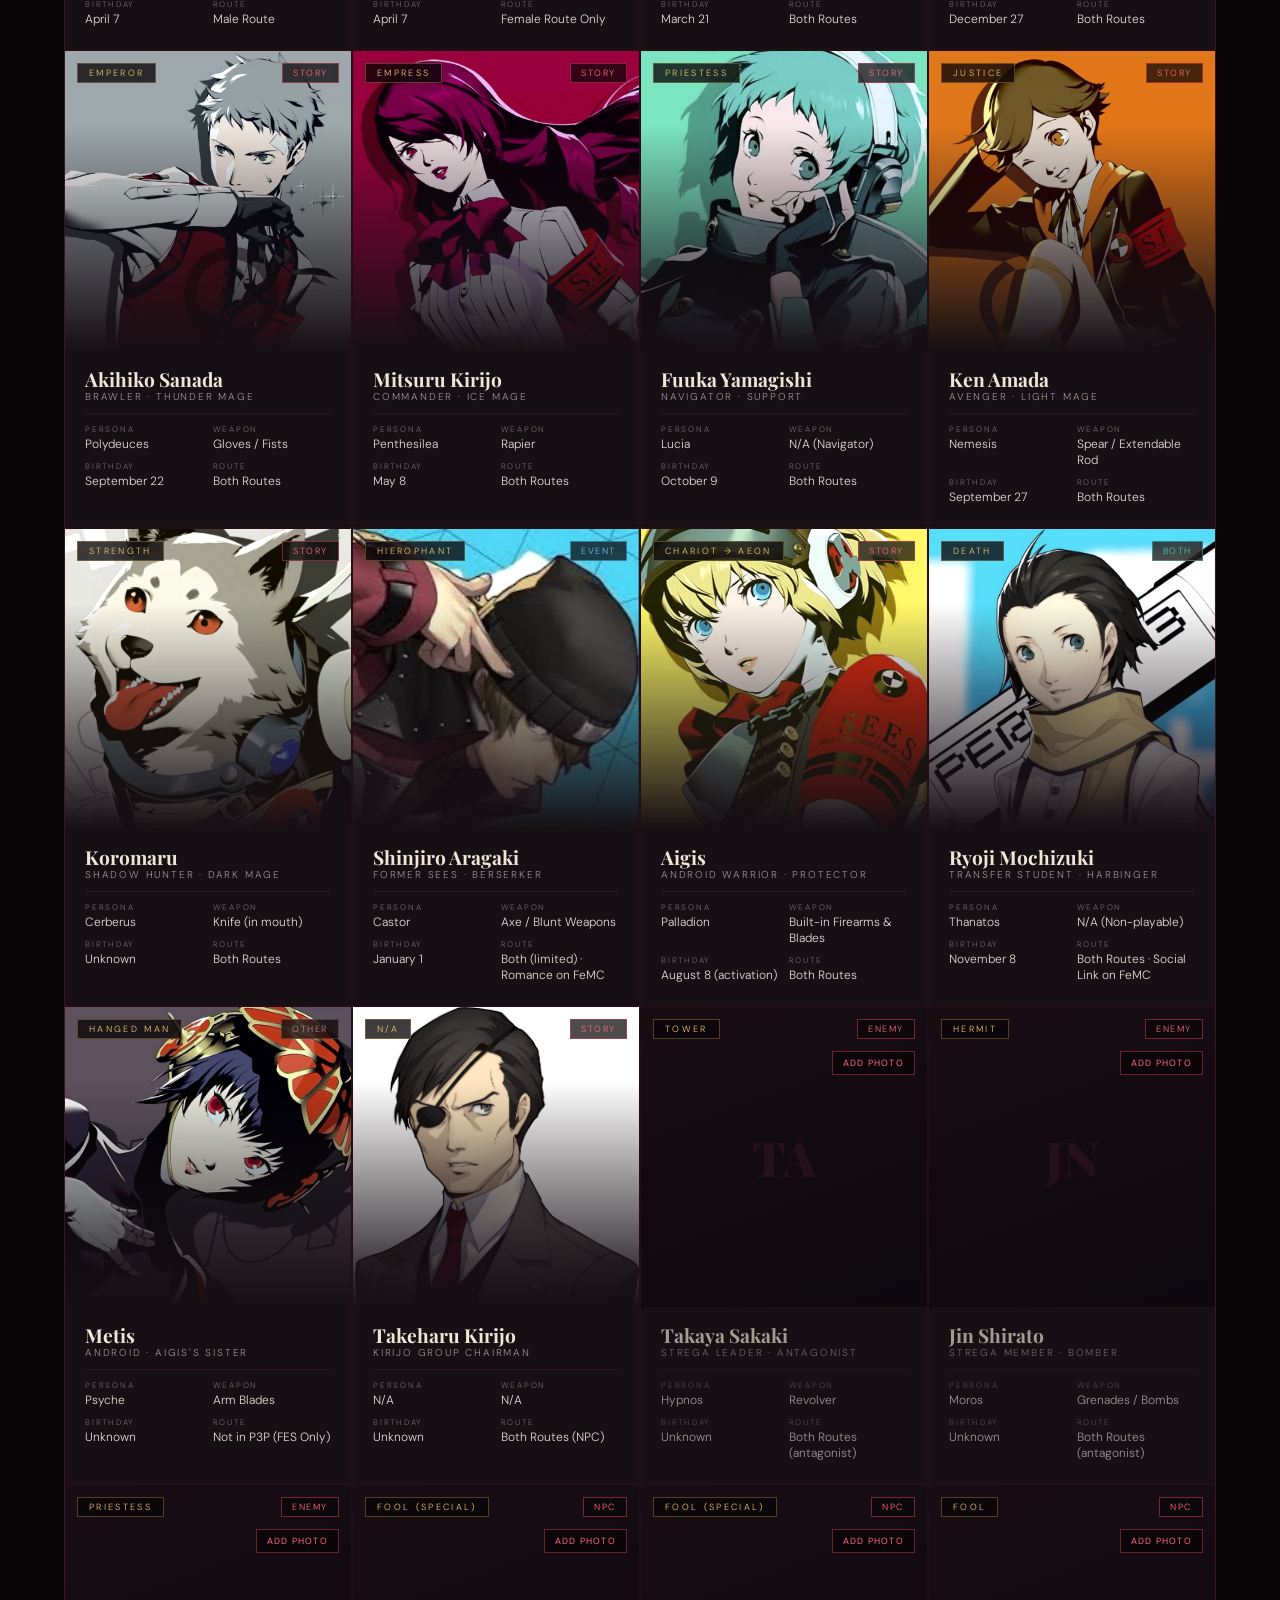
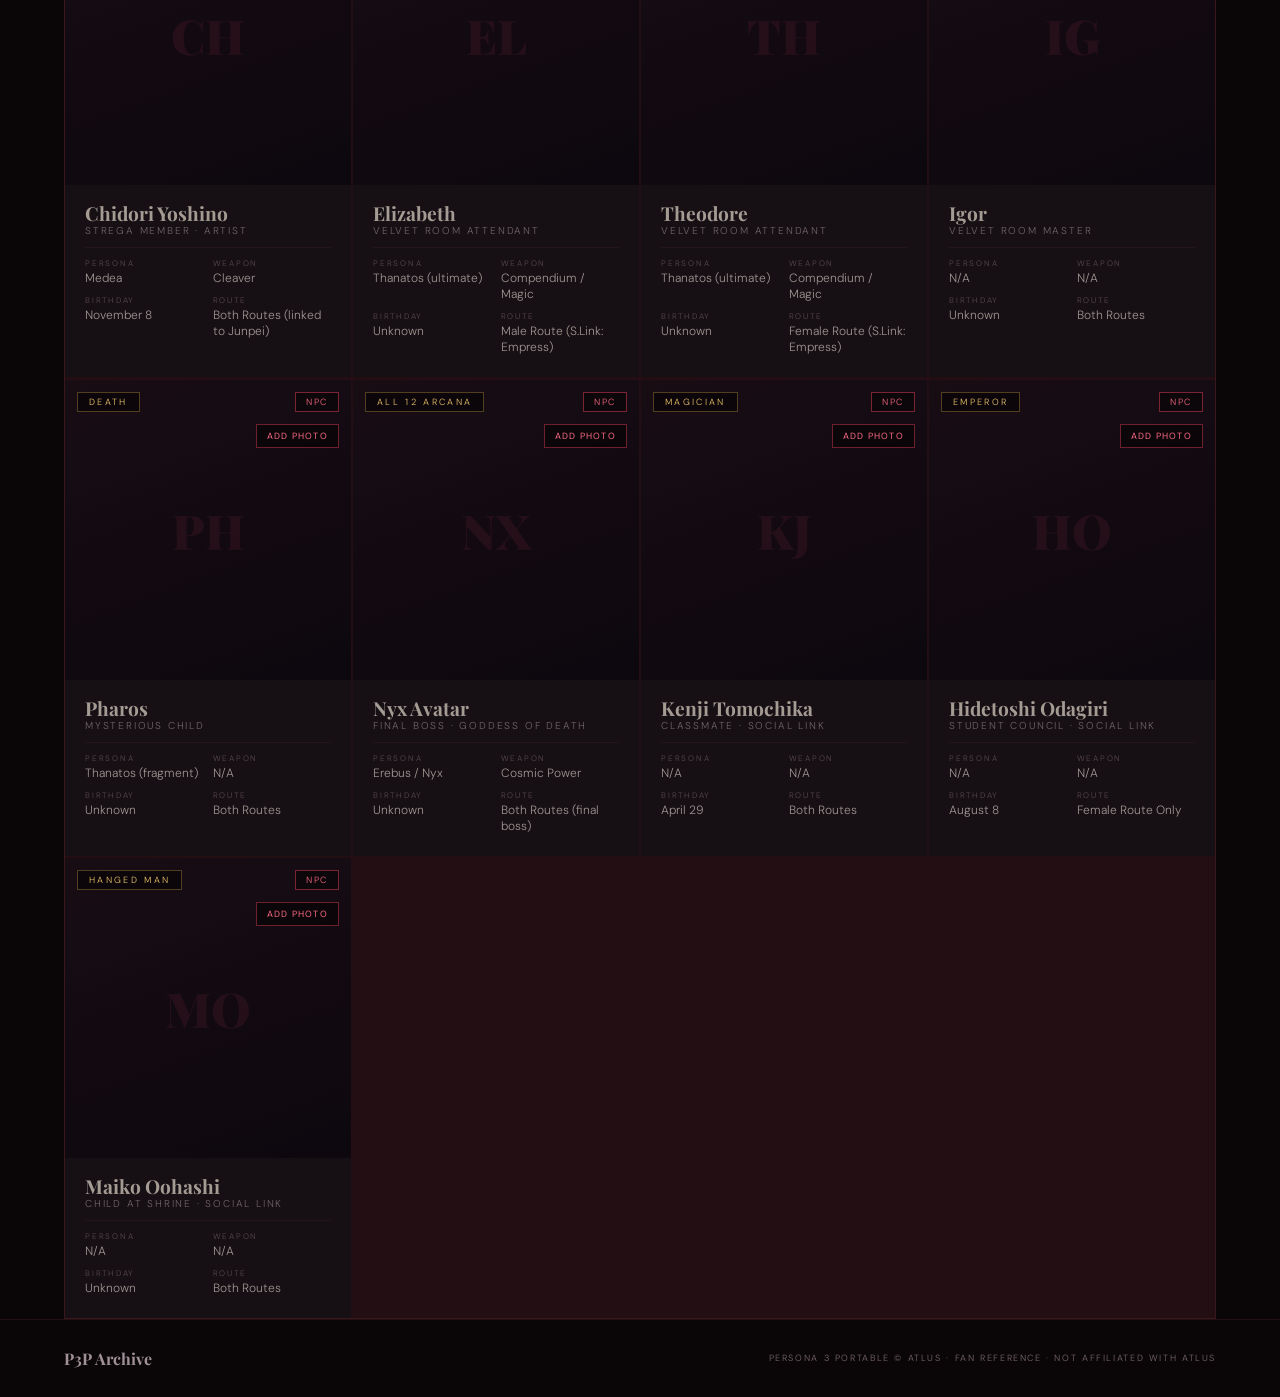
==== commit f973fb8b: "New Technology" ====
--- a/P3P-Wiki/index.html
+++ b/P3P-Wiki/index.html
@@ -263,6 +263,7 @@
 <canvas id="cursor-trail-canvas"></canvas>
 
 <!-- SCRIPTS -->
+<script src="js/api.js"></script>
 <script src="js/script.js"></script>
 <script src="js/effects.js"></script>
 <script src="js/optimizations.js"></script>
--- a/P3P-Wiki/css/styles.css
+++ b/P3P-Wiki/css/styles.css
@@ -708,21 +708,20 @@
 /* ── IMAGE UPLOAD BUTTON ── */
 .upload-btn {
   position: absolute;
-  top: 50%;
-  left: 50%;
-  transform: translate(-50%, -50%);
-  padding: 8px 16px;
-  background: rgba(10,6,8,0.90);
-  backdrop-filter: blur(12px);
+  top: 44px;        /* below the route badge */
+  right: 12px;
+  padding: 5px 10px;
+  background: rgba(10,6,8,0.82);
+  backdrop-filter: blur(10px);
   border: 1px solid var(--border2);
-  color: var(--cream);
-  font-size: 10px;
-  letter-spacing: 0.18em;
+  color: var(--muted2);
+  font-size: 9px;
+  letter-spacing: 0.14em;
   text-transform: uppercase;
   white-space: nowrap;
   cursor: pointer;
   z-index: 15;
-  transition: all 0.25s;
+  transition: all 0.22s;
   opacity: 0;
   font-family: 'DM Sans', sans-serif;
   pointer-events: none;
@@ -731,18 +730,15 @@
 .upload-btn.upload-btn-visible {
   opacity: 1;
   pointer-events: all;
-  border-color: rgba(232,64,96,0.5);
+  border-color: rgba(232,64,96,0.45);
   color: var(--red2);
 }
-.char-card:hover .upload-btn {
-  opacity: 1;
-  pointer-events: all;
-}
+/* hover upload removed — button only shows on empty slots via upload-btn-visible */
 .upload-btn:hover {
   border-color: var(--gold2);
   color: var(--gold2);
-  background: rgba(10,6,8,0.98);
-  box-shadow: 0 0 16px rgba(212,168,75,0.3);
+  background: rgba(10,6,8,0.96);
+  box-shadow: 0 0 10px rgba(212,168,75,0.25);
 }
 .upload-input { display: none; }
 
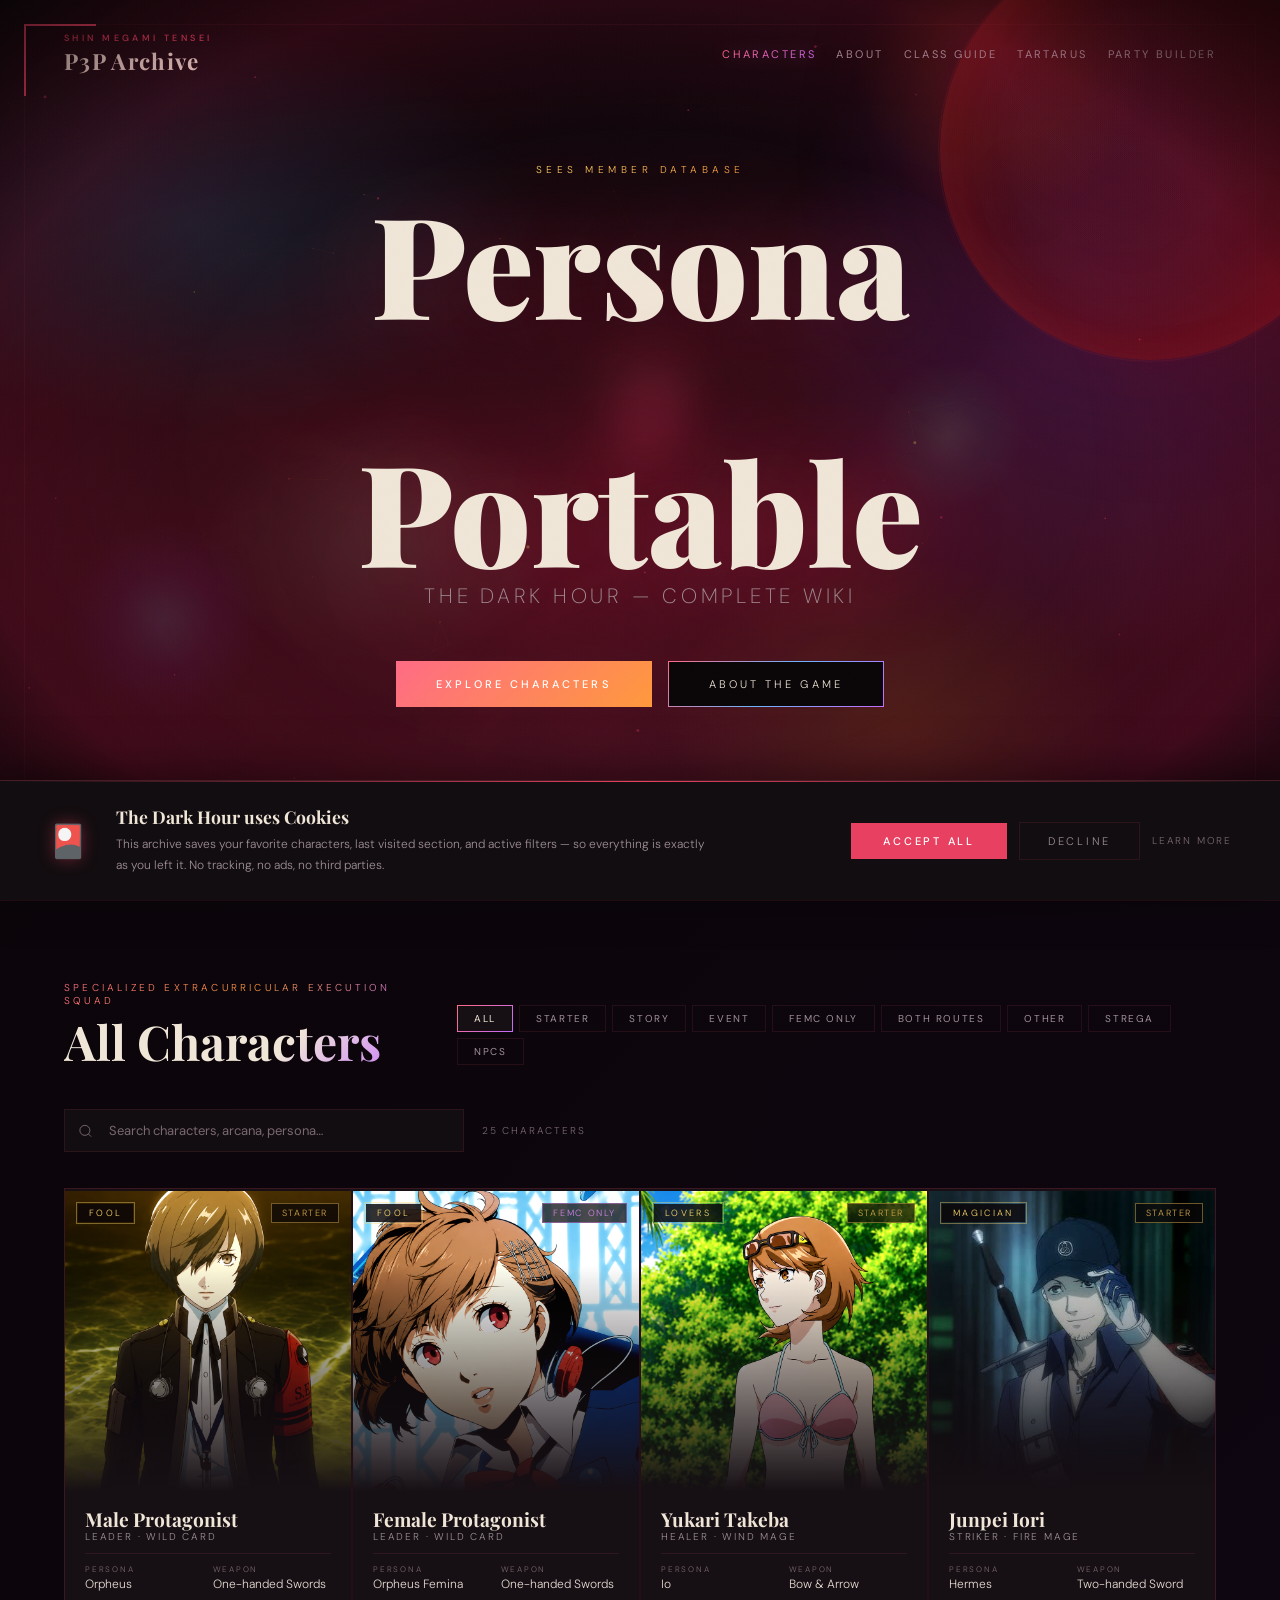
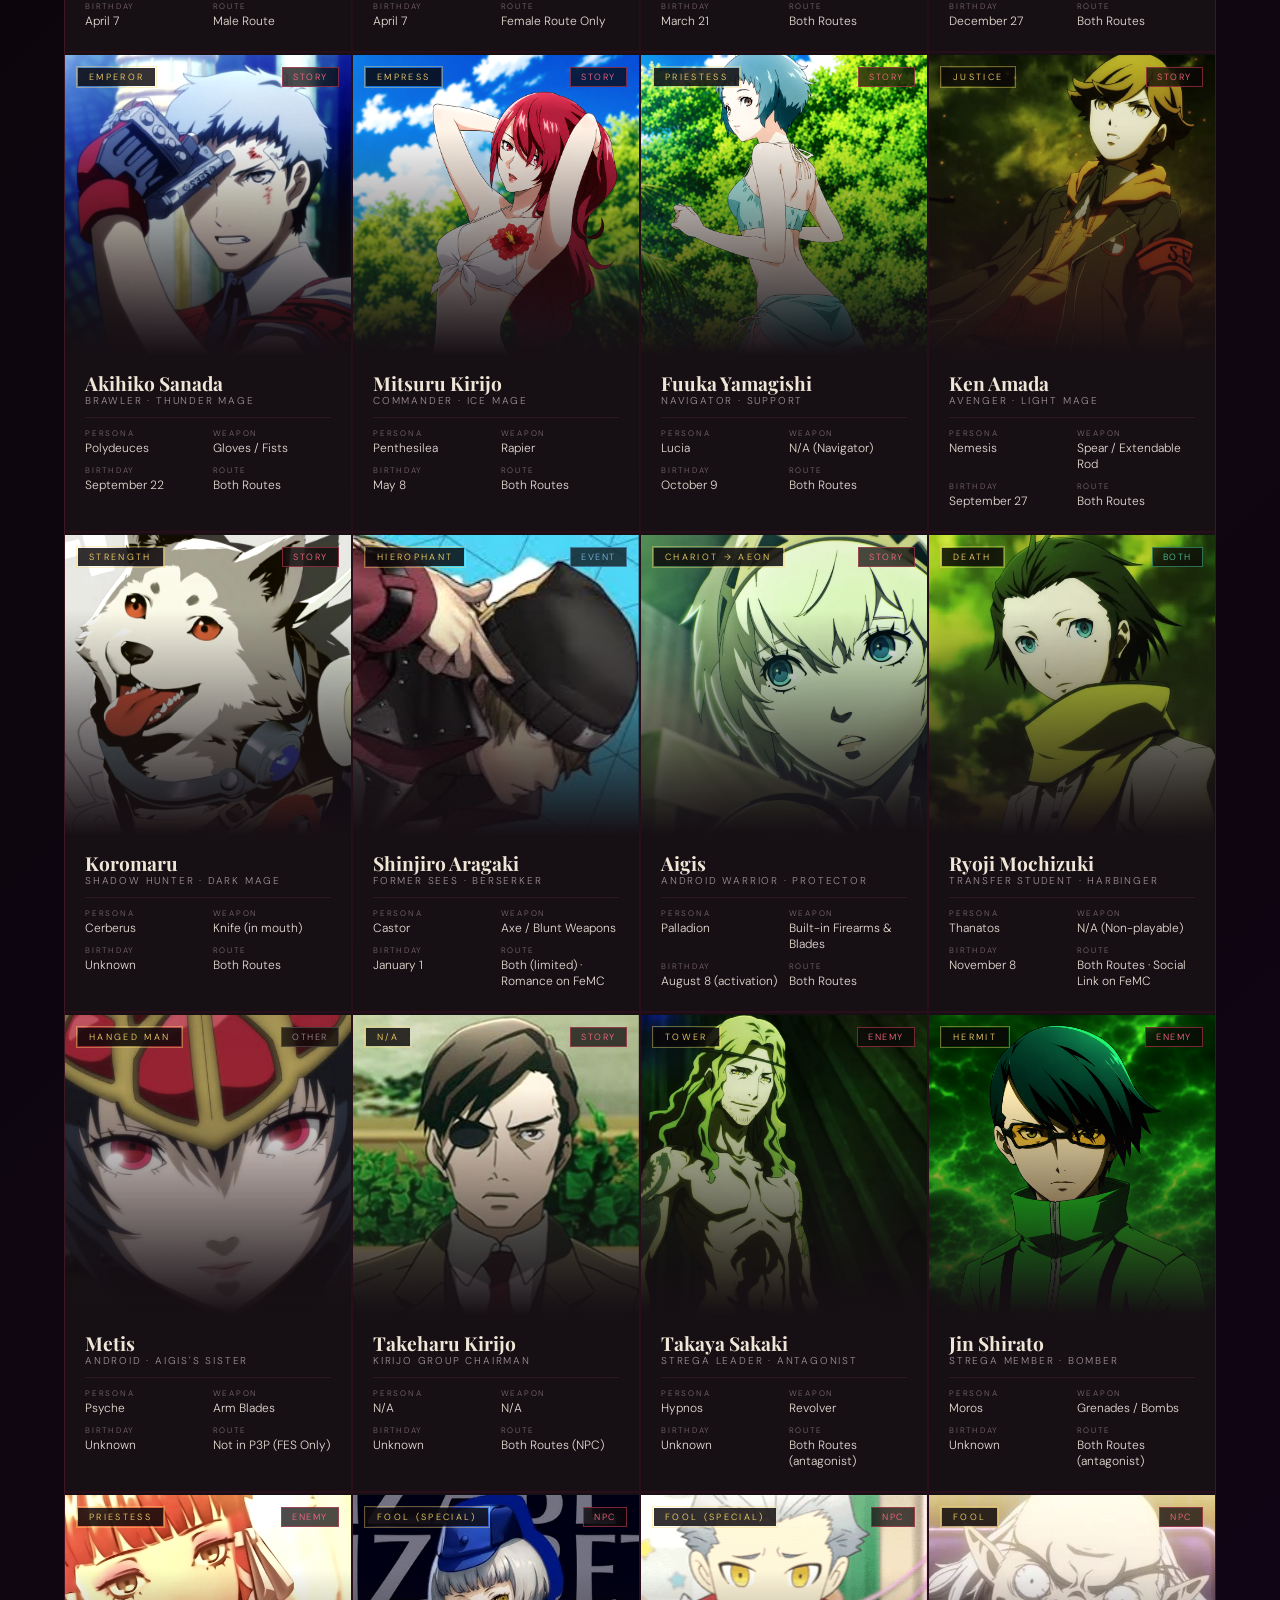
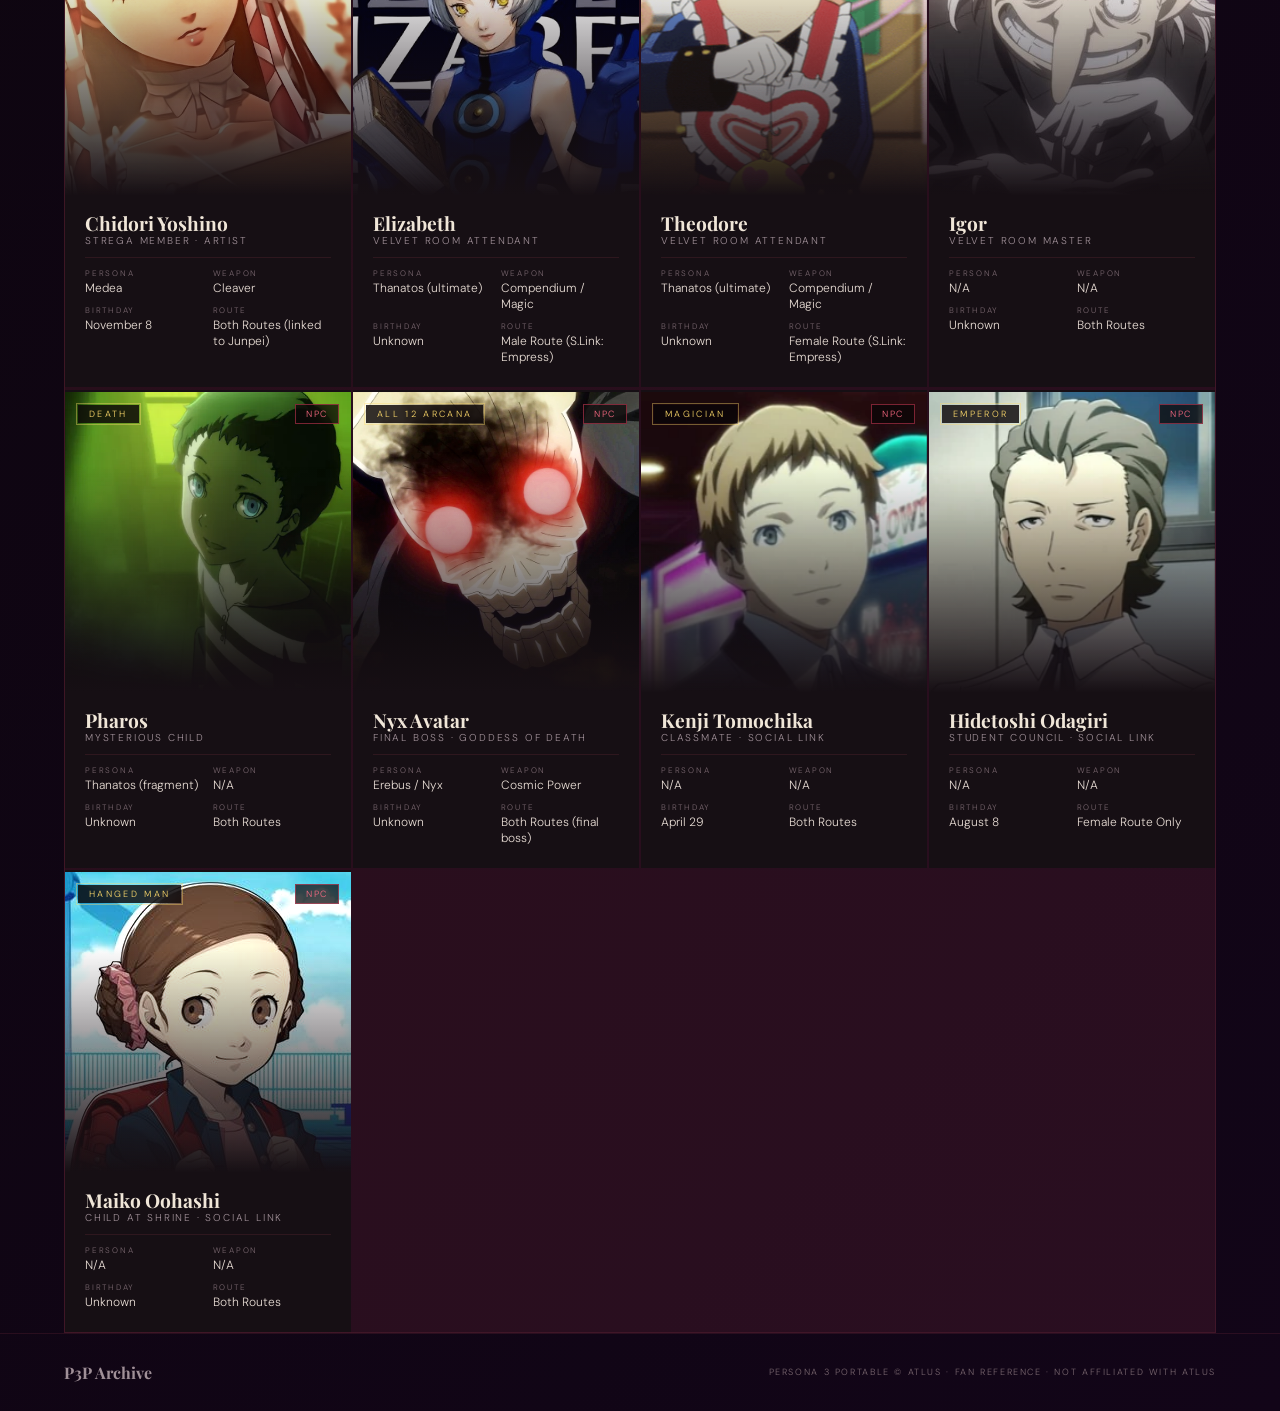
==== commit d9c8c84d: "New Colors" ====
--- a/P3P-Wiki/index.html
+++ b/P3P-Wiki/index.html
@@ -272,5 +272,6 @@
 <script src="js/premium-effects.js"></script>
 <script src="js/content-sections.js"></script>
 
+<script src="js/colorful-effects.js"></script>
 </body>
 </html>
--- a/P3P-Wiki/css/styles.css
+++ b/P3P-Wiki/css/styles.css
@@ -789,3 +789,478 @@
 .rt-npc     { border-color:rgba(150,150,230,0.5); color:#a0a0f0; }
 
 /* ── BUILDGRID RESTORED — showSec fix ── */
+
+/* ═══════════════════════════════════════════
+   COLORFUL OVERHAUL — Live Colors & Effects
+═══════════════════════════════════════════ */
+
+/* ── RAINBOW ANIMATED BACKGROUND ── */
+@keyframes bgShift {
+  0%   { background-position: 0% 50%; }
+  50%  { background-position: 100% 50%; }
+  100% { background-position: 0% 50%; }
+}
+
+body {
+  background: linear-gradient(
+    135deg,
+    #0a0608, #120518, #08101a, #0a0a0a, #180810
+  );
+  background-size: 400% 400%;
+  animation: bgShift 18s ease infinite;
+}
+
+/* ── HERO GLOW RADIALS — more colorful ── */
+.hero-bg {
+  background:
+    radial-gradient(ellipse 80% 55% at 50% 110%, rgba(232,64,96,0.28) 0%, transparent 60%),
+    radial-gradient(ellipse 45% 70% at 85% 35%,  rgba(120,60,240,0.18) 0%, transparent 55%),
+    radial-gradient(ellipse 55% 45% at 15% 25%,  rgba(0,180,255,0.12)  0%, transparent 50%),
+    radial-gradient(ellipse 40% 40% at 70% 80%,  rgba(255,180,0,0.10)  0%, transparent 45%),
+    radial-gradient(ellipse 35% 35% at 30% 60%,  rgba(0,255,150,0.08)  0%, transparent 40%);
+}
+
+/* ── PRISMATIC HERO TITLE ── */
+@keyframes prismShift {
+  0%   { filter: hue-rotate(0deg)   drop-shadow(0 0 40px rgba(232,64,96,0.7)); }
+  25%  { filter: hue-rotate(30deg)  drop-shadow(0 0 50px rgba(255,120,0,0.7)); }
+  50%  { filter: hue-rotate(60deg)  drop-shadow(0 0 45px rgba(255,220,0,0.6)); }
+  75%  { filter: hue-rotate(-30deg) drop-shadow(0 0 50px rgba(180,0,255,0.6)); }
+  100% { filter: hue-rotate(0deg)   drop-shadow(0 0 40px rgba(232,64,96,0.7)); }
+}
+
+.hero-title em {
+  animation: prismShift 6s ease-in-out infinite;
+  background: linear-gradient(135deg, #ff6b85, #ff9a3c, #ffdb6b, #6bffb8, #6bb5ff, #c56bff, #ff6b85);
+  background-size: 300% 300%;
+  -webkit-background-clip: text;
+  -webkit-text-fill-color: transparent;
+  background-clip: text;
+  animation: prismShift 6s ease infinite, gradientFlow 4s ease infinite;
+}
+
+@keyframes gradientFlow {
+  0%   { background-position: 0% 50%; }
+  50%  { background-position: 100% 50%; }
+  100% { background-position: 0% 50%; }
+}
+
+/* ── RAINBOW STATS NUMBERS ── */
+.hstat-n {
+  background: linear-gradient(135deg, #ff6b85, #ff9a3c, #ffdb6b);
+  background-size: 200% 200%;
+  -webkit-background-clip: text;
+  -webkit-text-fill-color: transparent;
+  background-clip: text;
+  animation: gradientFlow 3s ease infinite;
+  filter: drop-shadow(0 0 12px rgba(255,150,80,0.5));
+}
+
+/* ── COLORFUL CARD BORDERS BY ARCANA ── */
+.char-card {
+  border-top: 2px solid transparent;
+  transition: background 0.25s, transform 0.35s cubic-bezier(0.16,1,0.3,1), border-color 0.3s !important;
+}
+.char-card:nth-child(7n+1):hover  { border-top-color: #ff6b85; box-shadow: 0 0 30px rgba(232,64,96,0.2); }
+.char-card:nth-child(7n+2):hover  { border-top-color: #ff9a3c; box-shadow: 0 0 30px rgba(255,154,60,0.2); }
+.char-card:nth-child(7n+3):hover  { border-top-color: #ffdb6b; box-shadow: 0 0 30px rgba(255,219,107,0.2); }
+.char-card:nth-child(7n+4):hover  { border-top-color: #6bffb8; box-shadow: 0 0 30px rgba(107,255,184,0.2); }
+.char-card:nth-child(7n+5):hover  { border-top-color: #6bb5ff; box-shadow: 0 0 30px rgba(107,181,255,0.2); }
+.char-card:nth-child(7n+6):hover  { border-top-color: #c56bff; box-shadow: 0 0 30px rgba(197,107,255,0.2); }
+.char-card:nth-child(7n+0):hover  { border-top-color: #ff6bb5; box-shadow: 0 0 30px rgba(255,107,181,0.2); }
+
+/* ── ANIMATED PORTRAIT OVERLAY on hover ── */
+@keyframes rainbowOverlay {
+  0%   { background-position: 0% 50%; }
+  100% { background-position: 200% 50%; }
+}
+
+.char-card:hover .portrait-overlay {
+  background: linear-gradient(
+    to bottom,
+    transparent 20%,
+    rgba(10,6,8,0.3) 60%,
+    var(--card-bg) 100%
+  );
+}
+
+/* ── RAINBOW CARD GLOW ── */
+@keyframes rainbowGlow {
+  0%   { background: linear-gradient(90deg, transparent, #ff6b85, transparent); }
+  20%  { background: linear-gradient(90deg, transparent, #ff9a3c, transparent); }
+  40%  { background: linear-gradient(90deg, transparent, #ffdb6b, transparent); }
+  60%  { background: linear-gradient(90deg, transparent, #6bffb8, transparent); }
+  80%  { background: linear-gradient(90deg, transparent, #6bb5ff, transparent); }
+  100% { background: linear-gradient(90deg, transparent, #c56bff, transparent); }
+}
+
+.char-card:hover .card-glow {
+  opacity: 1;
+  animation: rainbowGlow 2s linear infinite;
+}
+
+/* ── COLORFUL NAV LINKS ── */
+.nav-link:nth-child(1):hover { color: #ff6b85; text-shadow: 0 0 12px rgba(255,107,133,0.6); }
+.nav-link:nth-child(2):hover { color: #ff9a3c; text-shadow: 0 0 12px rgba(255,154,60,0.6); }
+.nav-link:nth-child(3):hover { color: #ffdb6b; text-shadow: 0 0 12px rgba(255,219,107,0.6); }
+.nav-link:nth-child(4):hover { color: #6bffb8; text-shadow: 0 0 12px rgba(107,255,184,0.6); }
+.nav-link:nth-child(5):hover { color: #6bb5ff; text-shadow: 0 0 12px rgba(107,181,255,0.6); }
+.nav-link:nth-child(6):hover { color: #c56bff; text-shadow: 0 0 12px rgba(197,107,255,0.6); }
+
+.nav-link.active {
+  background: linear-gradient(135deg, #ff6b85, #c56bff);
+  -webkit-background-clip: text;
+  -webkit-text-fill-color: transparent;
+  background-clip: text;
+  filter: drop-shadow(0 0 8px rgba(200,100,200,0.4));
+}
+
+/* ── RAINBOW FILTER TAGS ── */
+.ftag:hover {
+  border-color: transparent;
+  background: linear-gradient(var(--card-bg), var(--card-bg)) padding-box,
+              linear-gradient(135deg, #ff6b85, #ff9a3c, #ffdb6b, #6bffb8, #6bb5ff, #c56bff) border-box;
+  color: var(--cream);
+}
+
+.ftag.on {
+  border-color: transparent;
+  background: linear-gradient(var(--card-bg), var(--card-bg)) padding-box,
+              linear-gradient(135deg, #ff6b85, #c56bff) border-box;
+  color: var(--cream);
+}
+
+/* ── COLORFUL SEARCH BAR ── */
+#search:focus {
+  border-color: transparent;
+  background: linear-gradient(var(--surface), var(--surface)) padding-box,
+              linear-gradient(135deg, #ff6b85, #ff9a3c, #6bb5ff, #c56bff) border-box;
+  box-shadow: 0 0 20px rgba(197,107,255,0.15);
+}
+
+/* ── RAINBOW MODAL TOP BORDER ── */
+.modal::before {
+  content: '';
+  position: absolute;
+  top: 0; left: 0; right: 0;
+  height: 3px;
+  background: linear-gradient(90deg, #ff6b85, #ff9a3c, #ffdb6b, #6bffb8, #6bb5ff, #c56bff, #ff6b85);
+  background-size: 200% 100%;
+  animation: gradientFlow 3s linear infinite;
+  z-index: 10;
+}
+
+/* ── COLORFUL MODAL UNLOCK BORDER ── */
+.modal-unlock-box {
+  border-left: 3px solid transparent;
+  background:
+    linear-gradient(var(--card-bg), var(--card-bg)) padding-box,
+    linear-gradient(135deg, #ff6b85, #c56bff) border-box;
+  border-image: linear-gradient(135deg, #ff6b85, #c56bff) 1;
+}
+
+/* ── RAINBOW SKILL PILLS ── */
+.skill {
+  border-color: transparent;
+  transition: all 0.3s;
+}
+.skill:nth-child(4n+1):hover { background: rgba(255,107,133,0.15); color: #ff6b85; border-color: #ff6b85; }
+.skill:nth-child(4n+2):hover { background: rgba(107,181,255,0.15); color: #6bb5ff; border-color: #6bb5ff; }
+.skill:nth-child(4n+3):hover { background: rgba(107,255,184,0.15); color: #6bffb8; border-color: #6bffb8; }
+.skill:nth-child(4n+0):hover { background: rgba(197,107,255,0.15); color: #c56bff; border-color: #c56bff; }
+
+/* ── COLORFUL SECTION LABEL ── */
+.sec-label {
+  background: linear-gradient(135deg, #ff6b85, #ff9a3c, #c56bff);
+  -webkit-background-clip: text;
+  -webkit-text-fill-color: transparent;
+  background-clip: text;
+}
+
+/* ── RAINBOW PRIMARY BUTTON ── */
+.btn-primary {
+  background: linear-gradient(135deg, #ff6b85, #ff9a3c, #c56bff);
+  background-size: 200% 200%;
+  animation: gradientFlow 3s ease infinite;
+  border: none;
+}
+.btn-primary:hover {
+  background: linear-gradient(135deg, #c56bff, #6bb5ff, #ff6b85);
+  background-size: 200% 200%;
+  transform: translateY(-3px);
+  box-shadow: 0 12px 40px rgba(197,107,255,0.5);
+}
+
+/* ── GHOST BUTTON RAINBOW BORDER ── */
+.btn-ghost {
+  border-color: transparent;
+  background: linear-gradient(var(--bg), var(--bg)) padding-box,
+              linear-gradient(135deg, #ff6b85, #6bb5ff, #c56bff) border-box;
+}
+.btn-ghost:hover {
+  background: linear-gradient(rgba(197,107,255,0.08), rgba(197,107,255,0.08)) padding-box,
+              linear-gradient(135deg, #c56bff, #ff6b85, #6bffb8) border-box;
+  transform: translateY(-2px);
+}
+
+/* ── COLORFUL EYEBROW ── */
+.eyebrow {
+  background: linear-gradient(135deg, #ffdb6b, #ff9a3c, #ff6b85);
+  -webkit-background-clip: text;
+  -webkit-text-fill-color: transparent;
+  background-clip: text;
+  background-size: 200% 200%;
+  animation: gradientFlow 4s ease infinite;
+}
+.eyebrow::before, .eyebrow::after {
+  background: linear-gradient(to right, transparent, #ffdb6b, #ff9a3c, transparent);
+  height: 1px;
+}
+
+/* ── RAINBOW ORBS ── */
+.orb1 { background: radial-gradient(circle, rgba(232,64,96,0.15), rgba(255,100,0,0.08), transparent 70%); }
+.orb2 { background: radial-gradient(circle, rgba(107,181,255,0.12), rgba(120,60,240,0.06), transparent 70%); }
+.orb3 { background: radial-gradient(circle, rgba(107,255,184,0.10), rgba(0,200,150,0.05), transparent 70%); }
+
+/* ── COLORFUL SCROLLBAR ── */
+::-webkit-scrollbar-thumb {
+  background: linear-gradient(180deg, #ff6b85, #c56bff);
+}
+::-webkit-scrollbar-thumb:hover {
+  background: linear-gradient(180deg, #c56bff, #6bb5ff);
+}
+
+/* ── ABOUT CARDS RAINBOW HOVER ── */
+.about-card:nth-child(6n+1):hover { border-top-color: #ff6b85; }
+.about-card:nth-child(6n+2):hover { border-top-color: #ff9a3c; }
+.about-card:nth-child(6n+3):hover { border-top-color: #ffdb6b; }
+.about-card:nth-child(6n+4):hover { border-top-color: #6bffb8; }
+.about-card:nth-child(6n+5):hover { border-top-color: #6bb5ff; }
+.about-card:nth-child(6n+0):hover { border-top-color: #c56bff; }
+
+/* ── COLORFUL TARTARUS BLOCK LABELS ── */
+.tb-section-label {
+  background: linear-gradient(135deg, #ff6b85, #c56bff);
+  -webkit-background-clip: text;
+  -webkit-text-fill-color: transparent;
+  background-clip: text;
+}
+
+/* ── COLORFUL PARTY SLOT FILLED ── */
+.party-slot.filled {
+  background: linear-gradient(135deg, rgba(255,107,133,0.06), rgba(197,107,255,0.06));
+  border-color: transparent;
+  border-image: linear-gradient(135deg, #ff6b85, #c56bff) 1;
+}
+
+/* ── UPLOAD BTN RAINBOW ── */
+.upload-btn.upload-btn-visible {
+  border-color: transparent;
+  background: linear-gradient(rgba(10,6,8,0.9), rgba(10,6,8,0.9)) padding-box,
+              linear-gradient(135deg, #ff6b85, #ff9a3c, #c56bff) border-box;
+  color: #ff9a3c;
+}
+
+/* ── PULSING RAINBOW VIGNETTE ── */
+@keyframes rainbowVignette {
+  0%   { opacity: 0.5; }
+  33%  { opacity: 0.8; }
+  66%  { opacity: 0.6; }
+  100% { opacity: 0.5; }
+}
+.vignette-pulse {
+  background: radial-gradient(
+    ellipse at center,
+    transparent 50%,
+    rgba(180,20,60,0.2) 75%,
+    rgba(10,4,6,0.7) 100%
+  );
+  animation: rainbowVignette 4s ease-in-out infinite;
+}
+
+/* ── COLORFUL TOAST NOTIFICATION ── */
+#p3p-toast {
+  background: linear-gradient(rgba(18,13,16,0.95), rgba(18,13,16,0.95)) padding-box,
+              linear-gradient(135deg, #ff6b85, #c56bff) border-box;
+  border: 1px solid transparent;
+  color: var(--cream);
+}
+
+/* ── COLORFUL IDLE OVERLAY ── */
+#idle-eyebrow {
+  background: linear-gradient(135deg, #ff6b85, #ff9a3c, #c56bff);
+  -webkit-background-clip: text;
+  -webkit-text-fill-color: transparent;
+  background-clip: text;
+  background-size: 200% 200%;
+  animation: gradientFlow 2s ease infinite, flicker 4s ease-in-out infinite;
+}
+
+#idle-time {
+  background: linear-gradient(135deg, #ff6b85, #c56bff);
+  -webkit-background-clip: text;
+  -webkit-text-fill-color: transparent;
+  background-clip: text;
+  text-shadow: none;
+  filter: drop-shadow(0 0 20px rgba(197,107,255,0.5));
+}
+
+/* ── COLORFUL RADAR CHART ── */
+.radar-area {
+  fill: rgba(197,107,255,0.12);
+  stroke: url(#radarGradient);
+  filter: drop-shadow(0 0 8px rgba(197,107,255,0.5));
+}
+
+/* ── STAT BAR RAINBOW ── */
+.radar-stat-fill {
+  background: linear-gradient(90deg, #ff6b85, #ff9a3c, #ffdb6b, #6bffb8, #6bb5ff, #c56bff) !important;
+  background-size: 300% 100% !important;
+  animation: gradientFlow 3s linear infinite !important;
+}
+
+/* ── COLORFUL MONTH TABS ── */
+.mtab:hover { border-color: transparent; color: var(--cream); }
+.mtab:nth-child(10n+1):hover  { border-color: #ff6b85; color: #ff6b85; }
+.mtab:nth-child(10n+2):hover  { border-color: #ff7a5c; color: #ff7a5c; }
+.mtab:nth-child(10n+3):hover  { border-color: #ff9a3c; color: #ff9a3c; }
+.mtab:nth-child(10n+4):hover  { border-color: #ffdb6b; color: #ffdb6b; }
+.mtab:nth-child(10n+5):hover  { border-color: #6bffb8; color: #6bffb8; }
+.mtab:nth-child(10n+6):hover  { border-color: #6bffee; color: #6bffee; }
+.mtab:nth-child(10n+7):hover  { border-color: #6bb5ff; color: #6bb5ff; }
+.mtab:nth-child(10n+8):hover  { border-color: #8a6bff; color: #8a6bff; }
+.mtab:nth-child(10n+9):hover  { border-color: #c56bff; color: #c56bff; }
+.mtab:nth-child(10n+0):hover  { border-color: #ff6bb5; color: #ff6bb5; }
+
+.mtab.active {
+  border-color: transparent;
+  background: linear-gradient(var(--card-bg), var(--card-bg)) padding-box,
+              linear-gradient(135deg, #ff6b85, #c56bff) border-box;
+  color: var(--cream);
+}
+
+/* ── COLORFUL EXAM BLOCK ── */
+.exam-block {
+  border-left: 3px solid transparent;
+  background:
+    linear-gradient(rgba(255,107,133,0.04), rgba(255,107,133,0.04)) padding-box,
+    linear-gradient(135deg, #ff6b85, #c56bff) border-box;
+}
+
+/* ── QUIZ CORRECT / WRONG COLORS ── */
+.quiz-opt.correct { border-color: #6bffb8; color: #6bffb8; background: rgba(107,255,184,0.1); }
+.quiz-opt.wrong   { border-color: #ff6b85; color: #ff6b85; background: rgba(255,107,133,0.1); }
+
+/* ── API STATUS BADGE RAINBOW ── */
+#api-status-badge {
+  background: linear-gradient(rgba(10,6,8,0.9), rgba(10,6,8,0.9)) padding-box,
+              linear-gradient(135deg, #6bffb8, #6bb5ff) border-box !important;
+  border: 1px solid transparent !important;
+  color: #6bffb8 !important;
+}
+
+/* ── COLORFUL SECTION HEADER TITLE ── */
+.sec-title {
+  background: linear-gradient(135deg, var(--cream) 60%, #c56bff);
+  -webkit-background-clip: text;
+  -webkit-text-fill-color: transparent;
+  background-clip: text;
+}
+
+/* ── HERO STAT LABELS COLORED ── */
+.hstat-l {
+  background: linear-gradient(135deg, #ff9a3c, #ffdb6b);
+  -webkit-background-clip: text;
+  -webkit-text-fill-color: transparent;
+  background-clip: text;
+  filter: drop-shadow(0 0 6px rgba(255,180,60,0.3));
+}
+
+/* ── COLORFUL CARD ARCANA BADGE ── */
+.p-arcana {
+  background: rgba(10,6,8,0.82) !important;
+  border: 1px solid transparent !important;
+  background-clip: padding-box !important;
+  outline: 1px solid;
+  outline-color: rgba(255,219,107,0.4);
+  color: #ffdb6b !important;
+}
+
+/* ── CONSTELLATION STARS COLORFUL ── */
+#constellation-canvas { opacity: 0.65; }
+
+/* ── BLOOD MOON MORE VIVID ── */
+#blood-moon {
+  background:
+    radial-gradient(circle at 38% 35%,
+      rgba(255,80,40,0.06)  0%,
+      rgba(200,40,40,0.22)  45%,
+      rgba(140,10,60,0.32)  70%,
+      rgba(80,0,100,0.18)   88%,
+      transparent           100%
+    ),
+    radial-gradient(circle at 50% 50%,
+      rgba(255,100,50,0.08) 0%,
+      rgba(200,30,80,0.15)  50%,
+      transparent           80%
+    );
+  box-shadow:
+    inset -30px -20px 80px rgba(180,20,60,0.35),
+    inset 20px 15px 60px rgba(240,80,40,0.12),
+    0 0 120px rgba(200,30,80,0.18),
+    0 0 200px rgba(140,0,100,0.12);
+}
+
+/* ── GLITCH EXTRA COLOR ── */
+.glitch-wrap::before {
+  color: #6bb5ff;
+  text-shadow: -3px 0 #6bb5ff;
+}
+.glitch-wrap::after {
+  color: #6bffb8;
+  text-shadow: 3px 0 #6bffb8;
+}
+
+/* ── COOKIE BANNER RAINBOW BORDER ── */
+#cookie-banner::before {
+  background: linear-gradient(90deg, #ff6b85, #ff9a3c, #ffdb6b, #6bffb8, #6bb5ff, #c56bff, #ff6b85);
+  background-size: 200% 100%;
+  animation: gradientFlow 3s linear infinite;
+}
+#cookie-accept {
+  background: linear-gradient(135deg, #ff6b85, #c56bff);
+  background-size: 200% 200%;
+  animation: gradientFlow 3s ease infinite;
+}
+#cookie-accept:hover {
+  background: linear-gradient(135deg, #c56bff, #6bb5ff);
+  box-shadow: 0 8px 24px rgba(197,107,255,0.4);
+}
+
+/* ── CARD NAME HOVER COLORFUL ── */
+.char-card:hover .card-name {
+  background: linear-gradient(135deg, var(--cream), #c56bff);
+  -webkit-background-clip: text;
+  -webkit-text-fill-color: transparent;
+  background-clip: text;
+}
+
+/* ── SECTION WIPE CURTAIN COLORS ── */
+#wipe-curtain::before {
+  background: linear-gradient(90deg,
+    #ff6b85, #ff9a3c, #ffdb6b,
+    #6bffb8, #6bb5ff, #c56bff, #ff6b85
+  );
+  background-size: 200% 100%;
+  animation: gradientFlow 1s linear infinite;
+}
+
+/* ── CARD UNLOCK BLOCK COLORED ── */
+.card-unlock {
+  border-left: 2px solid transparent;
+  background:
+    rgba(255,107,133,0.04) padding-box,
+    linear-gradient(135deg, #ff6b85, #c56bff) border-box;
+  border-image: none;
+}
+
